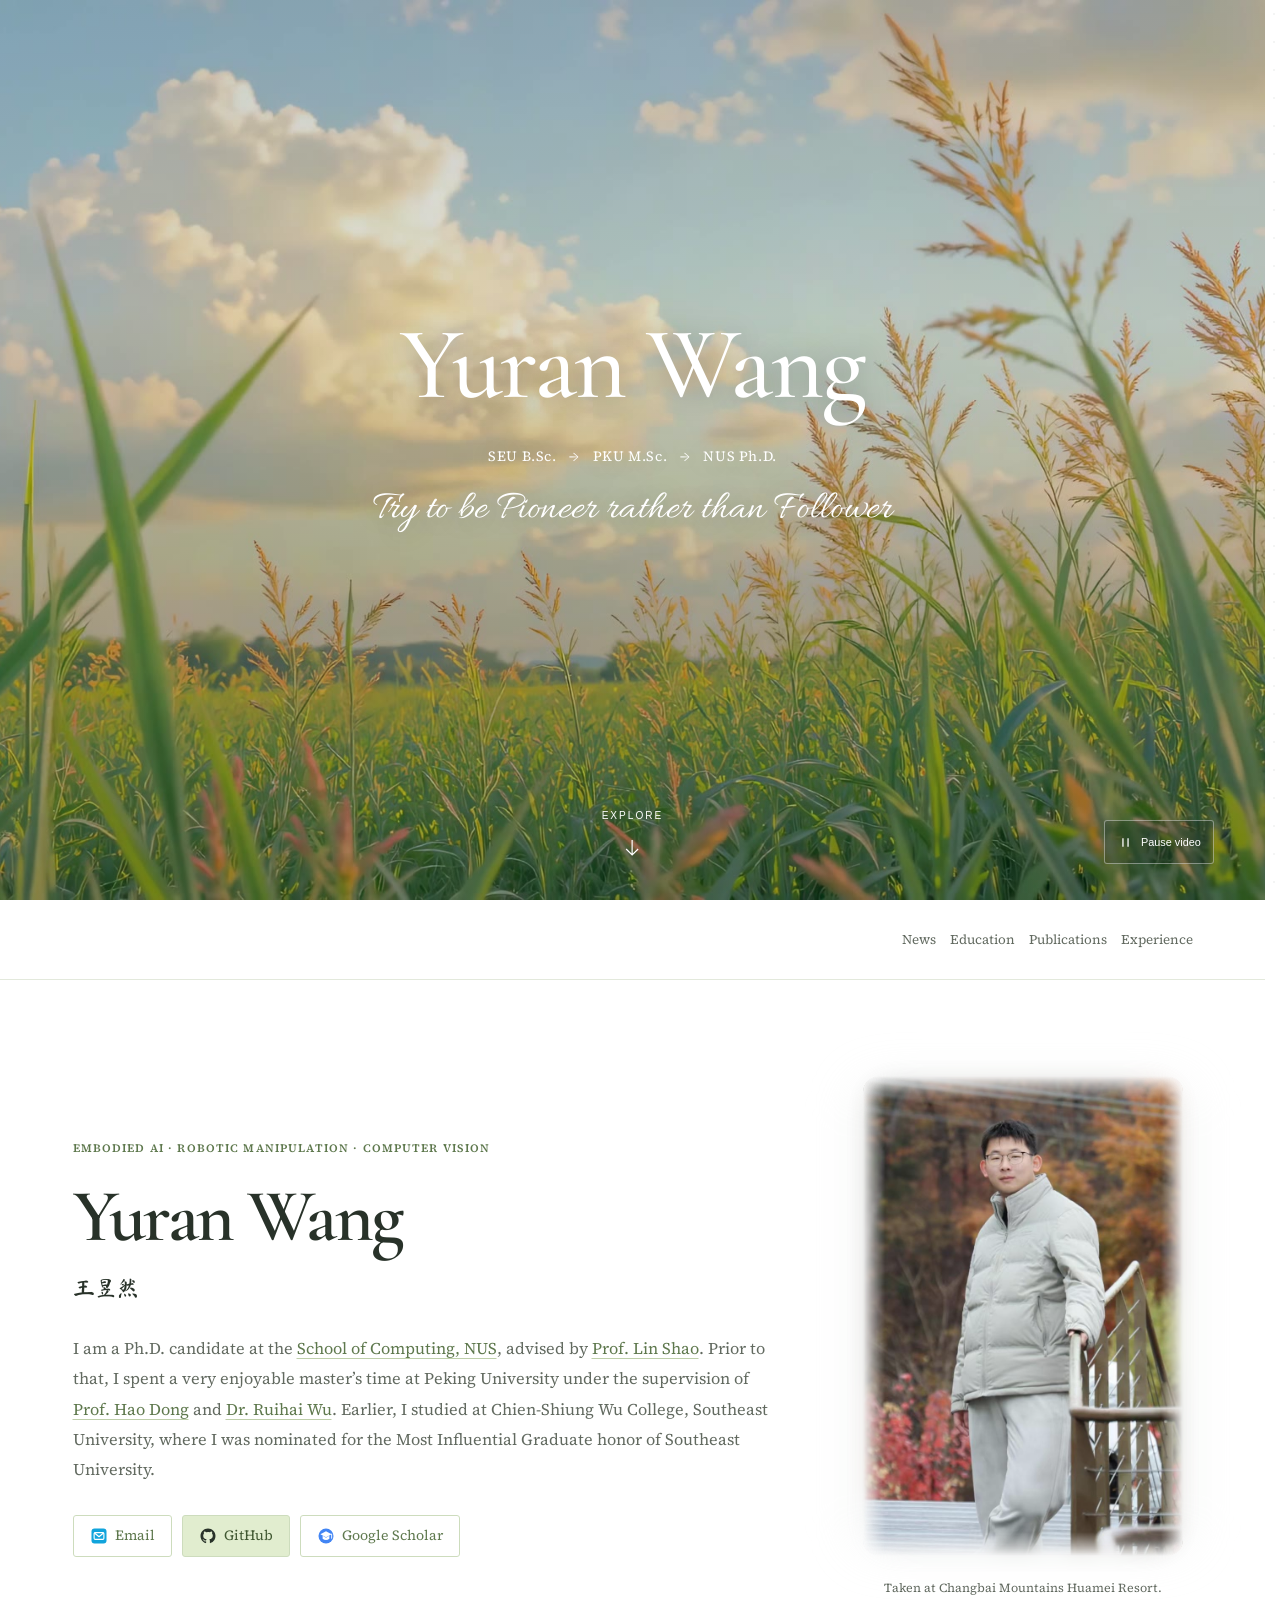
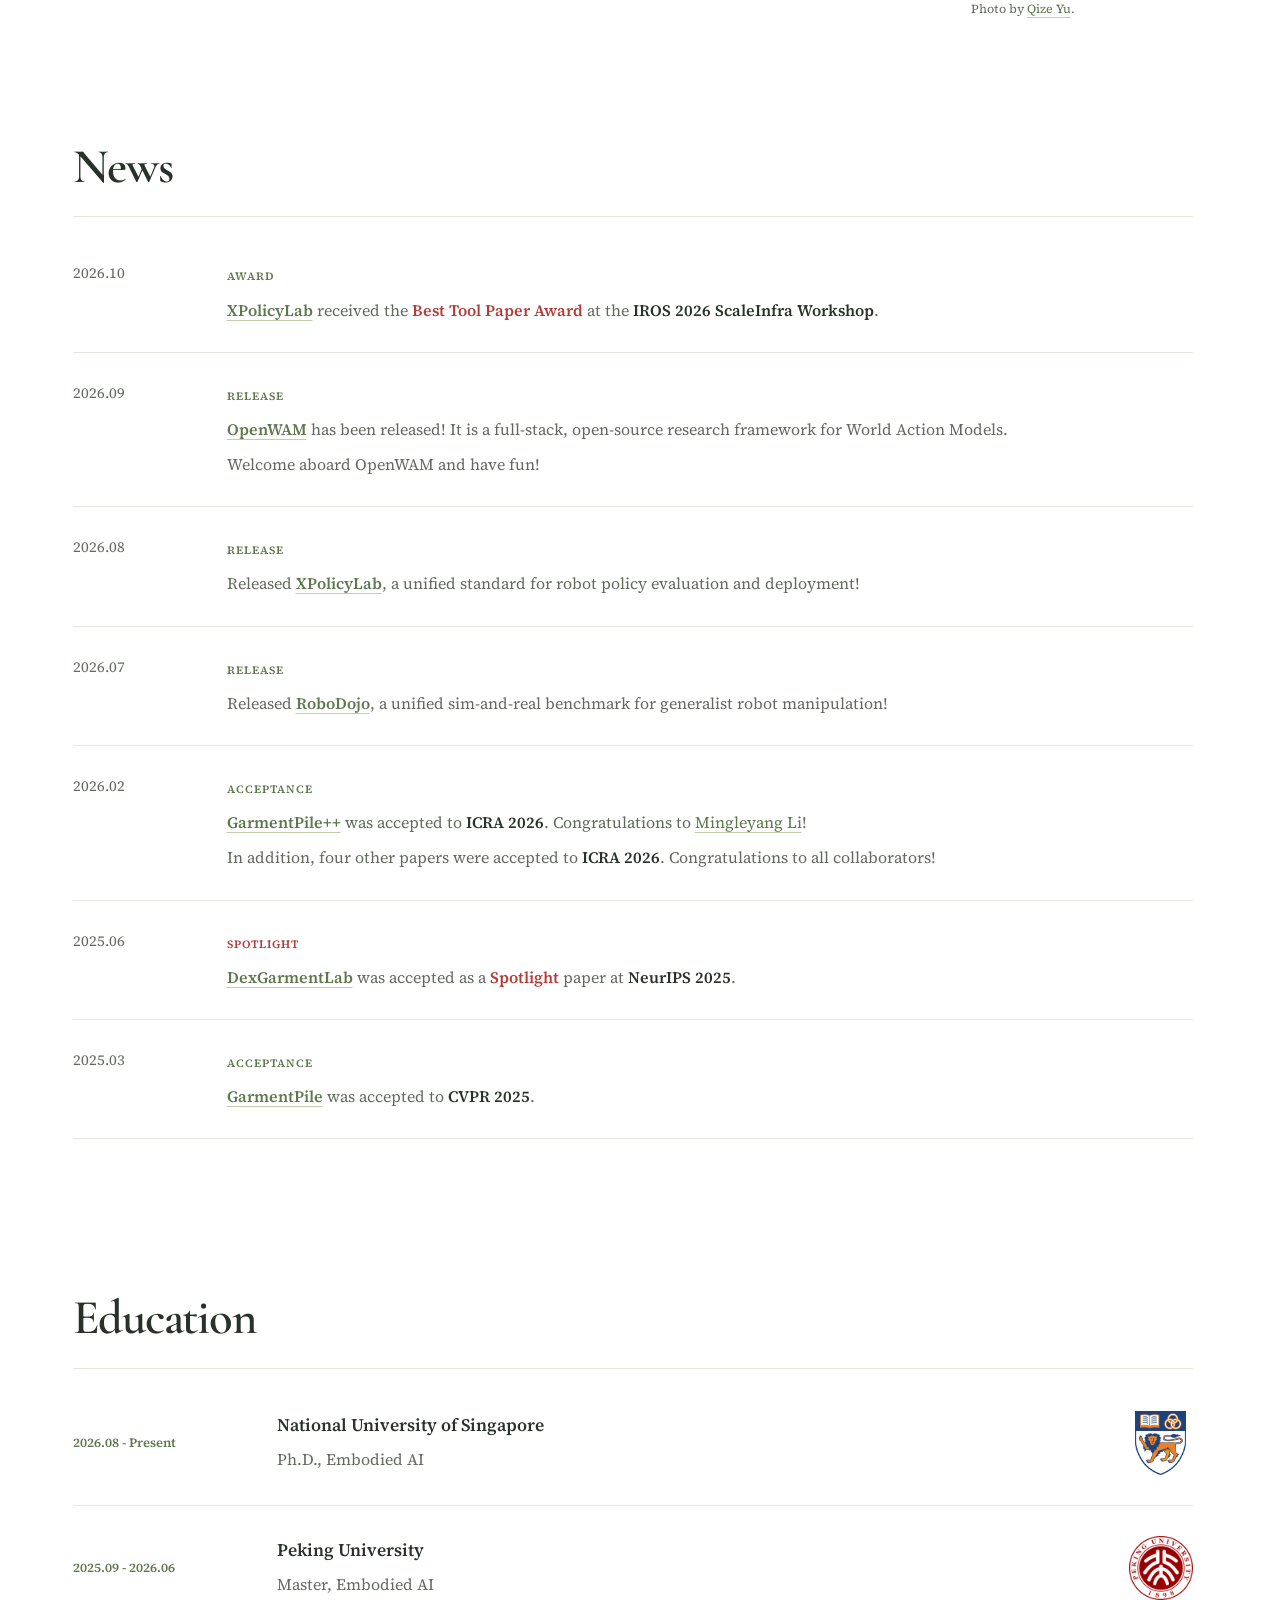
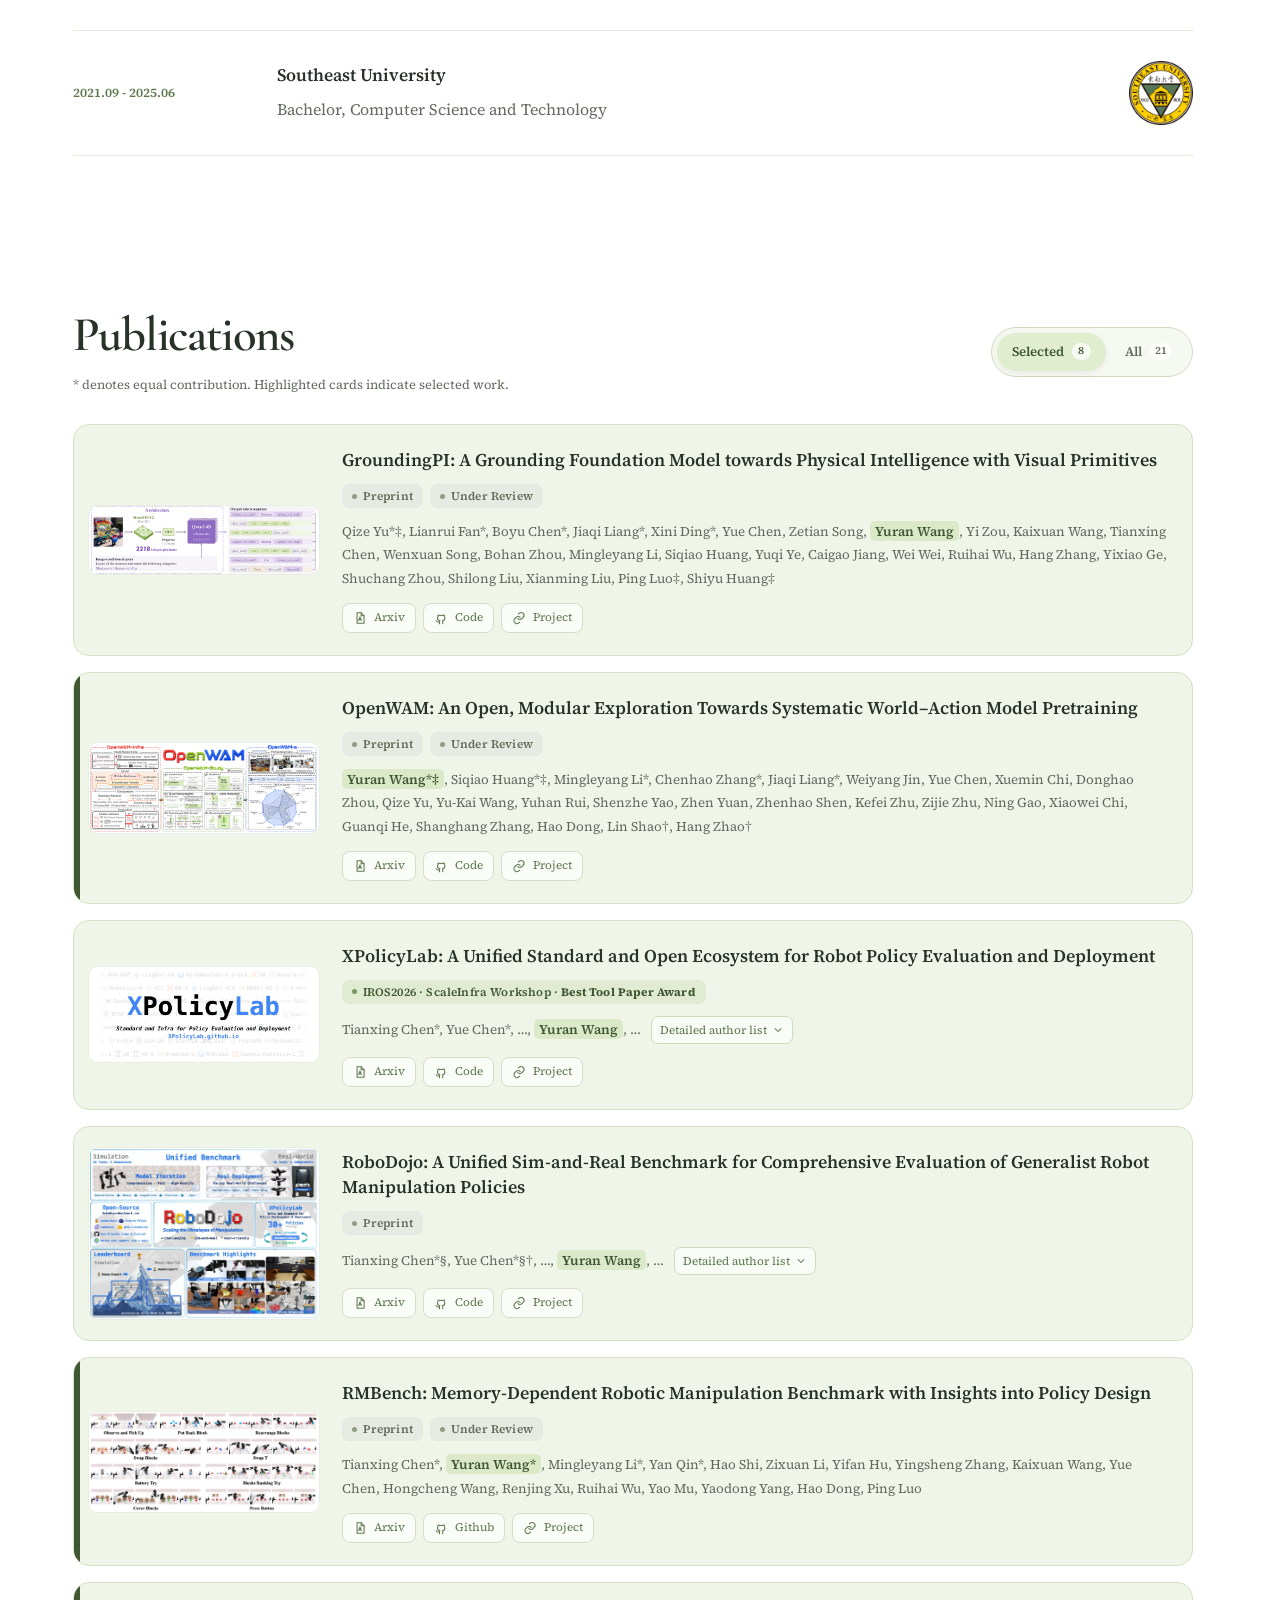
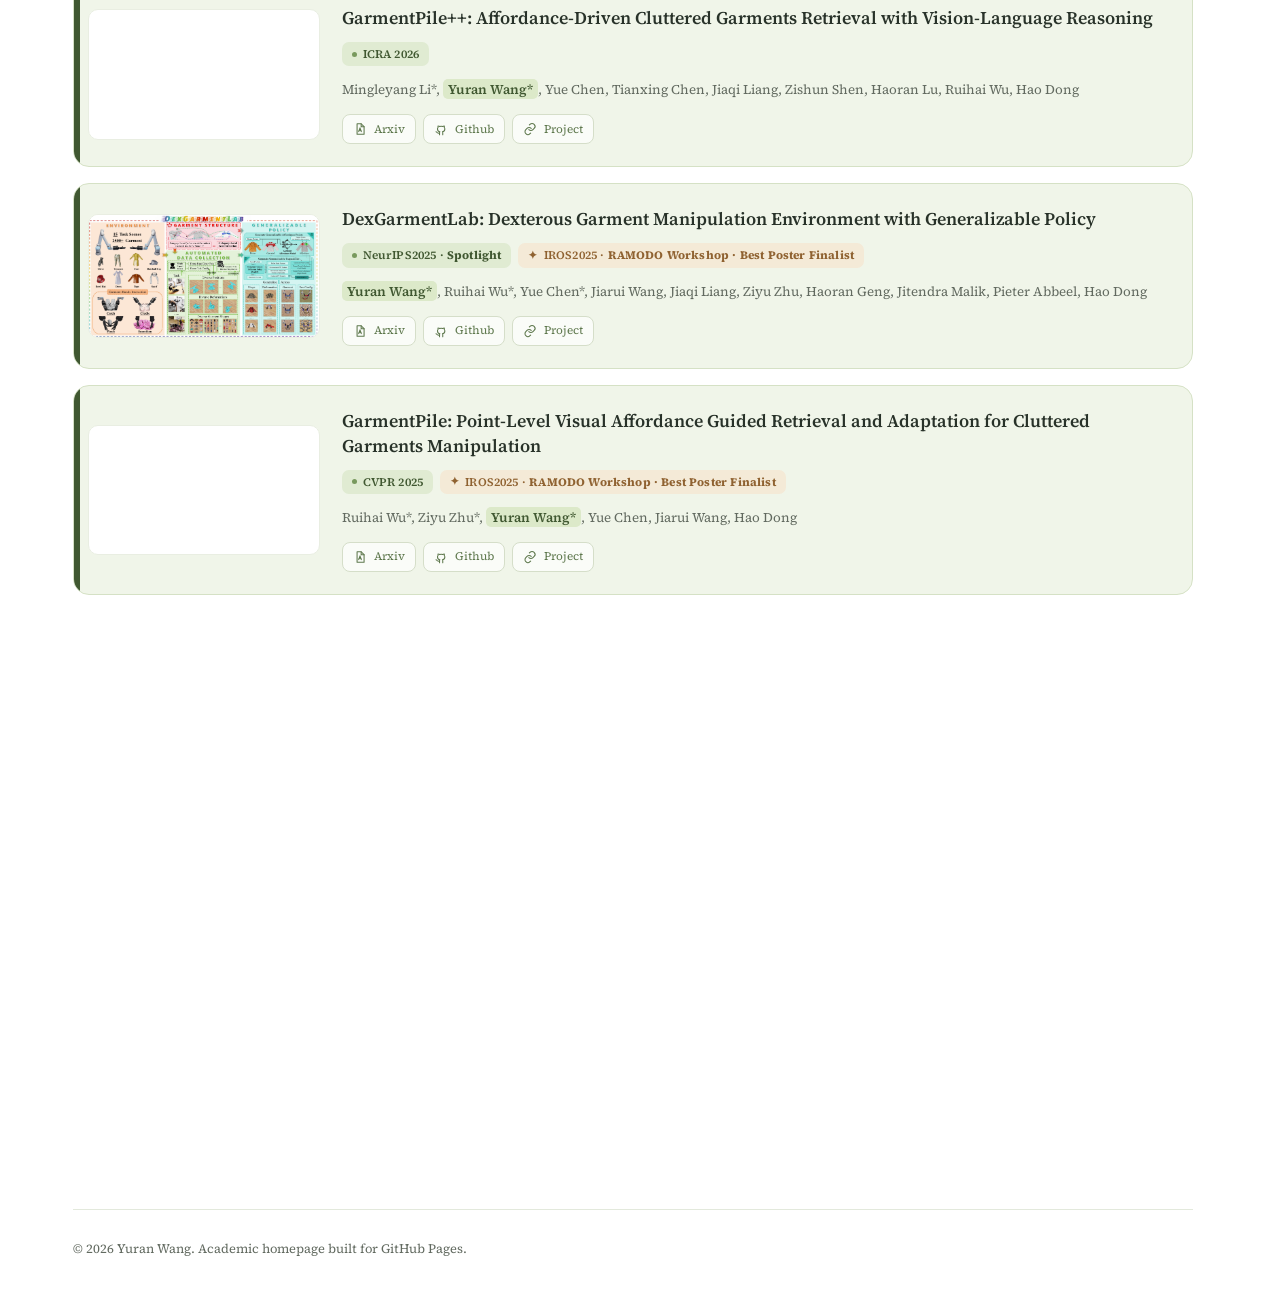
==== index.html @ be704e56 "Update publications, activities, and homepage interactions" ====
<!doctype html>
<html lang="en">
  <head>
    <meta charset="utf-8">
    <meta name="viewport" content="width=device-width, initial-scale=1">
    <meta name="description" content="Yuran Wang - academic homepage">
    <meta name="theme-color" content="#ffffff">
    <title>Yuran Wang</title>
    <link rel="preconnect" href="https://fonts.googleapis.com">
    <link rel="preconnect" href="https://fonts.gstatic.com" crossorigin>
    <link href="https://fonts.googleapis.com/css2?family=Allura&family=Cormorant+Garamond:wght@500;600;700&family=Ma+Shan+Zheng&family=Source+Serif+4:opsz,wght@8..60,400;8..60,500;8..60,600;8..60,700&display=swap" rel="stylesheet">
    <link rel="stylesheet" href="styles.css">
  </head>
  <body>
    <div class="opening" data-opening hidden>
      <svg class="opening-curtain" width="100%" height="100%" aria-hidden="true">
        <defs>
          <pattern id="opening-dots" width="28" height="28" patternUnits="userSpaceOnUse">
            <circle cx="14" cy="14" r="0.75" fill="#718075" opacity="0.16" />
          </pattern>
          <mask id="opening-aperture">
            <rect width="100%" height="100%" fill="white" />
            <circle data-opening-aperture cx="50%" cy="48%" r="0" fill="black" />
          </mask>
        </defs>
        <g mask="url(#opening-aperture)">
          <rect width="100%" height="100%" fill="white" />
          <rect width="100%" height="100%" fill="url(#opening-dots)" />
        </g>
      </svg>
      <div class="opening-art" aria-hidden="true">
        <svg class="opening-orbit" viewBox="0 0 320 320" fill="none">
          <defs>
            <radialGradient id="opening-glow">
              <stop stop-color="#e1edcf" stop-opacity="0.65" />
              <stop offset="1" stop-color="#e1edcf" stop-opacity="0" />
            </radialGradient>
          </defs>
          <circle cx="160" cy="160" r="105" fill="url(#opening-glow)" />
          <g class="opening-guides" stroke="#cddcbd" stroke-width="0.8">
            <circle cx="160" cy="160" r="82" />
            <ellipse cx="160" cy="160" rx="40" ry="82" transform="rotate(32 160 160)" />
            <path d="M78 160h164M160 78v164" stroke-dasharray="2 7" />
            <path d="M160 64v8m0 176v8M64 160h8m176 0h8" />
          </g>
          <path class="opening-trail" pathLength="1" d="M86 220C60 190 76 144 112 136C142 128 179 148 177 178C175 212 132 221 124 191C109 143 184 96 237 68" stroke="#88a96c" stroke-width="1.8" stroke-linecap="round" />
          <g class="opening-markers" fill="#a7be90">
            <circle cx="86" cy="220" r="2" />
            <circle cx="112" cy="136" r="2" />
            <circle cx="177" cy="178" r="2" />
            <circle cx="124" cy="191" r="2" />
            <circle cx="237" cy="68" r="2" />
          </g>
          <g class="opening-spark">
            <circle r="11" fill="#c9ddb6" fill-opacity="0.32" />
            <circle r="3.5" fill="#78995d" />
          </g>
        </svg>
        <p class="opening-motto">Try to be Pioneer rather than Follower</p>
      </div>
      <button class="opening-skip" type="button">Skip intro <span aria-hidden="true">↗</span></button>
    </div>
    <script>
      (() => {
        const opening = document.querySelector("[data-opening]");
        if (!opening) return;

        const motion = window.matchMedia("(prefers-reduced-motion: reduce)");
        const navigation = window.performance.getEntriesByType("navigation")[0];
        // Direct section links and history navigation should go straight to the content.
        if (motion.matches || window.location.hash || window.scrollY > 0
            || navigation?.type === "back_forward" || document.hidden) {
          opening.remove();
          return;
        }

        const root = document.documentElement;
        const aperture = opening.querySelector("[data-opening-aperture]");
        let finished = false;
        let leaving = false;
        let frame = 0;
        let automatic;
        let fallback;

        const finish = () => {
          if (finished) return;
          finished = true;
          const hadFocus = opening.contains(document.activeElement);
          window.clearTimeout(automatic);
          window.clearTimeout(fallback);
          window.cancelAnimationFrame(frame);
          root.classList.remove("is-opening");
          opening.remove();
          window.removeEventListener("keydown", onKey);
          window.removeEventListener("wheel", finish);
          window.removeEventListener("touchmove", finish);
          window.removeEventListener("hashchange", finish);
          window.removeEventListener("pageshow", onPageShow);
          document.removeEventListener("visibilitychange", onVisibility);
          motion.removeEventListener("change", finish);
          if (hadFocus) document.querySelector(".intro-scroll")?.focus({ preventScroll: true });
        };

        const leave = () => {
          if (finished || leaving) return;
          leaving = true;
          window.clearTimeout(automatic);
          opening.classList.add("is-leaving");
          const start = window.performance.now();
          const reveal = (time) => {
            if (finished) return;
            const progress = Math.min((time - start) / 620, 1);
            const radius = Math.hypot(window.innerWidth * 0.5, window.innerHeight * 0.52) + 2;
            aperture.setAttribute("r", String(radius * (1 - Math.pow(1 - progress, 3))));
            if (progress < 1) frame = window.requestAnimationFrame(reveal);
            else finish();
          };
          frame = window.requestAnimationFrame(reveal);
        };

        const onKey = (event) => {
          if (!["Tab", "Escape", "Enter", " ", "ArrowDown", "PageDown", "End"].includes(event.key)) return;
          if (["Escape", "Enter", " "].includes(event.key)) event.preventDefault();
          // Remove the cover immediately so keyboard focus never stays behind it.
          finish();
        };
        const onPageShow = (event) => { if (event.persisted) finish(); };
        const onVisibility = () => { if (document.hidden) finish(); };

        opening.hidden = false;
        root.classList.add("is-opening");
        opening.addEventListener("click", leave);
        window.addEventListener("keydown", onKey);
        window.addEventListener("wheel", finish, { passive: true });
        window.addEventListener("touchmove", finish, { passive: true });
        window.addEventListener("hashchange", finish);
        window.addEventListener("pageshow", onPageShow);
        document.addEventListener("visibilitychange", onVisibility);
        motion.addEventListener("change", finish);
        // Never wait for fonts, images or video; slow connections still get the page.
        automatic = window.setTimeout(leave, 1450);
        fallback = window.setTimeout(finish, 2600);
      })();
    </script>

    <div class="dot-background" data-dot-background aria-hidden="true">
      <canvas data-dot-grid></canvas>
    </div>
    <a class="skip-link" href="#home">Skip to content</a>

    <section class="intro" aria-label="Welcome to Yuran Wang's academic homepage">
      <video class="intro-video" data-intro-video muted loop playsinline webkit-playsinline preload="none" poster="assets/freedom-poster.jpg" aria-hidden="true" tabindex="-1">
        <source data-src="assets/freedom-web.mp4" type="video/mp4">
      </video>
      <div class="intro-shade" aria-hidden="true"></div>
      <div class="intro-copy">
        <p class="intro-name">Yuran Wang</p>
        <p class="intro-education">SEU B.Sc. <span aria-hidden="true">→</span> PKU M.Sc. <span aria-hidden="true">→</span> NUS Ph.D.</p>
        <p class="intro-motto">Try to be Pioneer rather than Follower</p>
      </div>
      <a class="intro-scroll" href="#home">
        <span>Explore</span>
        <svg viewBox="0 0 24 24" fill="none" aria-hidden="true"><path d="M12 4v15m-6-6 6 6 6-6" /></svg>
      </a>
      <button class="intro-playback" type="button" data-intro-toggle aria-label="Pause background video" hidden>
        <svg class="pause-icon" viewBox="0 0 20 20" fill="none" aria-hidden="true"><path d="M7 5v10M13 5v10" /></svg>
        <svg class="play-icon" viewBox="0 0 20 20" fill="none" aria-hidden="true"><path d="m7 4 9 6-9 6Z" /></svg>
        <span data-intro-toggle-label>Pause video</span>
      </button>
    </section>

    <header class="site-header" data-scroll-header>
      <nav aria-label="Primary navigation">
        <a href="#news">News</a>
        <a href="#education">Education</a>
        <a href="#publications">Publications</a>
        <a href="#experience">Experience</a>
      </nav>
    </header>

    <main>
      <section id="home" class="hero section-shell" tabindex="-1" aria-labelledby="profile-heading">
        <div class="hero-copy reveal">
          <p class="eyebrow">Embodied AI · Robotic Manipulation · Computer Vision</p>
          <h1 id="profile-heading">Yuran Wang</h1>
          <p class="name-line"><span class="chinese-name">王昱然</span></p>
          <p class="hero-subtitle">
            I am a Ph.D. candidate at the
            <a href="https://www.comp.nus.edu.sg/" target="_blank" rel="noreferrer">School of Computing, NUS</a>,
            advised by
            <a href="https://linsats.github.io/" target="_blank" rel="noreferrer">Prof. Lin Shao</a>.
            Prior to that, I spent a very enjoyable master’s time at Peking University
            under the supervision of
            <a href="https://zsdonghao.github.io/" target="_blank" rel="noreferrer">Prof. Hao Dong</a>
            and
            <a href="https://warshallrho.github.io/" target="_blank" rel="noreferrer">Dr. Ruihai Wu</a>.
            Earlier, I studied at Chien-Shiung Wu College, Southeast University,
            where I was nominated for the Most Influential Graduate honor of
            Southeast University.
          </p>
          <div class="hero-actions" aria-label="Profile links">
            <a class="button" href="mailto:yuranw0818@gmail.com">
              <svg class="profile-icon" viewBox="0 0 24 24" aria-hidden="true" focusable="false">
                <rect x="2" y="2" width="20" height="20" rx="4" fill="#11a4dc" />
                <rect x="5.5" y="7.5" width="13" height="9" rx="1.5" fill="none" stroke="#fff" stroke-width="1.5" />
                <path d="m6 8 6 5 6-5" fill="none" stroke="#fff" stroke-width="1.5" stroke-linecap="round" stroke-linejoin="round" />
              </svg>
              <span>Email</span>
            </a>
            <a class="button primary" href="https://github.com/wayrise" target="_blank" rel="noreferrer">
              <svg class="profile-icon" viewBox="0 0 24 24" aria-hidden="true" focusable="false">
                <path fill="#283229" d="M12 2C6.48 2 2 6.48 2 12c0 4.42 2.87 8.17 6.84 9.49.5.09.68-.22.68-.48v-1.87c-2.78.6-3.37-1.18-3.37-1.18-.45-1.16-1.11-1.47-1.11-1.47-.91-.62.07-.61.07-.61 1 .07 1.53 1.03 1.53 1.03.89 1.53 2.34 1.09 2.91.83.09-.65.35-1.09.63-1.34-2.22-.25-4.56-1.11-4.56-4.94 0-1.09.39-1.99 1.03-2.69-.1-.25-.45-1.27.1-2.65 0 0 .84-.27 2.75 1.02A9.56 9.56 0 0 1 12 6.8c.85 0 1.71.11 2.51.34 1.91-1.29 2.75-1.02 2.75-1.02.55 1.38.2 2.4.1 2.65.64.7 1.03 1.6 1.03 2.69 0 3.84-2.34 4.68-4.57 4.93.36.31.68.92.68 1.85v2.77c0 .27.18.58.69.48A10 10 0 0 0 22 12c0-5.52-4.48-10-10-10Z" />
              </svg>
              <span>GitHub</span>
            </a>
            <a class="button" href="https://scholar.google.com/citations?user=4DJfGOMAAAAJ" target="_blank" rel="noreferrer">
              <svg class="profile-icon" viewBox="0 0 24 24" aria-hidden="true" focusable="false">
                <circle cx="12" cy="12" r="10" fill="#4285f4" />
                <path d="m4.5 9.5 7.5-4 7.5 4-7.5 4-7.5-4Zm3 2.3v4c2.7 2.2 6.3 2.2 9 0v-4L12 14.2l-4.5-2.4Z" fill="#fff" />
                <path d="M19.5 9.5V15" fill="none" stroke="#fff" stroke-width="1.2" stroke-linecap="round" />
              </svg>
              <span>Google Scholar</span>
            </a>
          </div>
        </div>
        <figure class="portrait-wrap reveal">
          <div class="portrait-frame">
            <img src="assets/homepage_photo_changchun.jpg" width="1024" height="1536" alt="Yuran Wang at Changbai Mountains Huamei Resort">
          </div>
          <figcaption>
            Taken at Changbai Mountains Huamei Resort.<br>
            Photo by <a href="https://skywalker-yqz.github.io/" target="_blank" rel="noreferrer">Qize Yu</a>.
          </figcaption>
        </figure>
      </section>

      <section id="news" class="section-shell news-section">
        <div class="section-heading section-heading-single reveal">
          <h2>News</h2>
        </div>
        <div class="news-list">
          <article class="news-item news-highlight reveal">
            <time datetime="2026-10">2026.10</time>
            <div>
              <span class="news-tag">Award</span>
              <p><strong><a href="https://xpolicylab.github.io/" target="_blank" rel="noreferrer">XPolicyLab</a></strong> received the <strong class="news-emphasis">Best Tool Paper Award</strong> at the <strong>IROS 2026 ScaleInfra Workshop</strong>.</p>
            </div>
          </article>
          <article class="news-item reveal">
            <time datetime="2026-09">2026.09</time>
            <div>
              <span class="news-tag">Release</span>
              <p><strong><a href="https://openwam-official.github.io/" target="_blank" rel="noreferrer">OpenWAM</a></strong> has been released! It is a full-stack, open-source research framework for World Action Models.</p>
              <p>Welcome aboard OpenWAM and have fun!</p>
            </div>
          </article>
          <article class="news-item reveal">
            <time datetime="2026-08">2026.08</time>
            <div>
              <span class="news-tag">Release</span>
              <p>Released <strong><a href="https://xpolicylab.github.io/" target="_blank" rel="noreferrer">XPolicyLab</a></strong>, a unified standard for robot policy evaluation and deployment!</p>
            </div>
          </article>
          <article class="news-item reveal">
            <time datetime="2026-07">2026.07</time>
            <div>
              <span class="news-tag">Release</span>
              <p>Released <strong><a href="https://robodojo-benchmark.com/" target="_blank" rel="noreferrer">RoboDojo</a></strong>, a unified sim-and-real benchmark for generalist robot manipulation!</p>
            </div>
          </article>
          <article class="news-item reveal">
            <time datetime="2026-02">2026.02</time>
            <div>
              <span class="news-tag">Acceptance</span>
              <p><strong><a href="https://garmentpile2.github.io/" target="_blank" rel="noreferrer">GarmentPile++</a></strong> was accepted to <strong>ICRA 2026</strong>. Congratulations to <a href="https://d-finite.github.io/" target="_blank" rel="noreferrer">Mingleyang Li</a>!</p>
              <p>In addition, four other papers were accepted to <strong>ICRA 2026</strong>. Congratulations to all collaborators!</p>
            </div>
          </article>
          <article class="news-item reveal">
            <time datetime="2025-06">2025.06</time>
            <div>
              <span class="news-tag news-emphasis">Spotlight</span>
              <p><strong><a href="https://wayrise.github.io/DexGarmentLab/" target="_blank" rel="noreferrer">DexGarmentLab</a></strong> was accepted as a <strong class="news-emphasis">Spotlight</strong> paper at <strong>NeurIPS 2025</strong>.</p>
            </div>
          </article>
          <article class="news-item reveal">
            <time datetime="2025-03">2025.03</time>
            <div>
              <span class="news-tag">Acceptance</span>
              <p><strong><a href="https://garmentpile.github.io/" target="_blank" rel="noreferrer">GarmentPile</a></strong> was accepted to <strong>CVPR 2025</strong>.</p>
            </div>
          </article>
        </div>
      </section>

      <section id="education" class="section-shell">
        <div class="section-heading section-heading-single reveal">
          <h2>Education</h2>
        </div>
        <div class="timeline">
          <article class="timeline-item reveal">
            <span>2026.08 - Present</span>
            <div>
              <h3>National University of Singapore</h3>
              <p>Ph.D., Embodied AI</p>
            </div>
            <img class="school-seal" src="assets/nus_logo.webp" alt="National University of Singapore logo">
          </article>
          <article class="timeline-item reveal">
            <span>2025.09 - 2026.06</span>
            <div>
              <h3>Peking University</h3>
              <p>Master, Embodied AI</p>
            </div>
            <img class="school-seal" src="assets/Peking_University_seal.png" alt="Peking University seal">
          </article>
          <article class="timeline-item reveal">
            <span>2021.09 - 2025.06</span>
            <div>
              <h3>Southeast University</h3>
              <p>Bachelor, Computer Science and Technology</p>
            </div>
            <img class="school-seal" src="assets/Southeast_University_seal.png" alt="Southeast University seal">
          </article>
        </div>
      </section>

      <section id="publications" class="section-shell publications-section">
        <div class="publications-heading reveal">
          <div class="section-heading">
            <h2>Publications</h2>
            <p class="publication-note">* denotes equal contribution. Highlighted cards indicate selected work.</p>
          </div>
          <div class="publication-filters" role="group" aria-label="Filter publications" hidden>
            <button class="publication-filter" type="button" data-publication-filter="selected" aria-pressed="true" aria-controls="publication-list">Selected <span class="filter-count" aria-hidden="true">8</span></button>
            <button class="publication-filter" type="button" data-publication-filter="all" aria-pressed="false" aria-controls="publication-list">All <span class="filter-count" aria-hidden="true">21</span></button>
          </div>
        </div>
        <p class="publication-status-message" data-publication-status role="status" aria-live="polite" aria-atomic="true"></p>

        <div id="publication-list" class="publication-grid">
          <article class="publication-card is-selected reveal" data-selected="true">
            <a class="media-slot image-media groundingpi-media" href="https://groundingpi.github.io/" target="_blank" rel="noreferrer" aria-label="GroundingPI project page">
              <img src="assets/GroundingPI.png" width="2800" height="847" alt="GroundingPI project overview" loading="lazy" decoding="async">
            </a>
            <div class="publication-body">
              <h3>GroundingPI: A Grounding Foundation Model towards Physical Intelligence with Visual Primitives</h3>
              <div class="publication-status">
                <span class="venue is-review">Preprint</span>
                <span class="venue is-review">Under Review</span>
              </div>
              <p class="authors">Qize Yu*‡, Lianrui Fan*, Boyu Chen*, Jiaqi Liang*, Xini Ding*, Yue Chen, Zetian Song, <strong class="author-self">Yuran Wang</strong>, Yi Zou, Kaixuan Wang, Tianxing Chen, Wenxuan Song, Bohan Zhou, Mingleyang Li, Siqiao Huang, Yuqi Ye, Caigao Jiang, Wei Wei, Ruihai Wu, Hang Zhang, Yixiao Ge, Shuchang Zhou, Shilong Liu, Xianming Liu, Ping Luo‡, Shiyu Huang‡</p>
              <div class="publication-links">
                <a href="https://arxiv.org/abs/2609.39601" target="_blank" rel="noreferrer" aria-label="GroundingPI arXiv paper">
                  <svg class="link-icon" viewBox="0 0 24 24" aria-hidden="true">
                    <path d="M7 3h7l5 5v13H7z"></path>
                    <path d="M14 3v5h5"></path>
                    <path d="M9.8 16.5 12 10l2.2 6.5"></path>
                    <path d="M10.5 14.2h3"></path>
                  </svg>
                  Arxiv
                </a>
                <a href="https://github.com/groundingpi/GroundingPI" target="_blank" rel="noreferrer" aria-label="GroundingPI GitHub repository">
                  <svg class="link-icon" viewBox="0 0 24 24" aria-hidden="true">
                    <path d="M9 19c-4 1.2-4-2-5.5-2.4"></path>
                    <path d="M15 22v-3.4c0-1 .1-1.4-.5-2 2-.2 4.1-1 4.1-4.6 0-1-.4-1.9-1-2.6.1-.3.4-1.3-.1-2.6 0 0-.8-.3-2.7 1a9.1 9.1 0 0 0-5 0c-1.9-1.3-2.7-1-2.7-1-.5 1.3-.2 2.3-.1 2.6a3.8 3.8 0 0 0-1 2.6c0 3.6 2.1 4.4 4.1 4.6-.4.4-.6.8-.6 1.6V22"></path>
                  </svg>
                  Code
                </a>
                <a href="https://groundingpi.github.io/" target="_blank" rel="noreferrer" aria-label="GroundingPI project page">
                  <svg class="link-icon" viewBox="0 0 24 24" aria-hidden="true">
                    <path d="M10 13a5 5 0 0 0 7.1 0l2-2a5 5 0 0 0-7.1-7.1l-1.1 1.1"></path>
                    <path d="M14 11a5 5 0 0 0-7.1 0l-2 2A5 5 0 0 0 12 20.1l1.1-1.1"></path>
                  </svg>
                  Project
                </a>
              </div>
            </div>
          </article>

          <article class="publication-card reveal" data-selected="false">
            <a class="media-slot image-media groundanything-media" href="https://groundingpi.github.io/groundanything/" target="_blank" rel="noreferrer" aria-label="GroundAnything project page">
              <img src="assets/GroundAnything.png" width="2800" height="868" alt="GroundAnything parallel decoding and visual grounding architecture" loading="lazy" decoding="async">
            </a>
            <div class="publication-body">
              <h3>GroundAnything: Reconciling Parallel Decoding with Precise Visual Grounding at Flash Speed</h3>
              <div class="publication-status">
                <span class="venue is-review">Preprint</span>
              </div>
              <p class="authors">Qize Yu*†, Lianrui Fan*, Bowen Ping*, Xini Ding*, Zetian Song*, Junbo Niu, Kaixuan Wang, Tianxing Chen, Yue Chen, Minghua He, <strong class="author-self">Yuran Wang</strong>, Jie Huang, Haojun Zhang, Min Chen, Hao Li, Wenxuan Song, Ruihai Wu, Xianming Liu, Shilong Liu, Shuchang Zhou, Ping Luo‡, Shiyu Huang‡</p>
              <div class="publication-links">
                <a href="https://arxiv.org/abs/2609.39600" target="_blank" rel="noreferrer" aria-label="GroundAnything arXiv paper">
                  <svg class="link-icon" viewBox="0 0 24 24" aria-hidden="true">
                    <path d="M7 3h7l5 5v13H7z"></path>
                    <path d="M14 3v5h5"></path>
                    <path d="M9.8 16.5 12 10l2.2 6.5"></path>
                    <path d="M10.5 14.2h3"></path>
                  </svg>
                  Arxiv
                </a>
                <a href="https://github.com/groundingpi/GroundAnything" target="_blank" rel="noreferrer" aria-label="GroundAnything GitHub repository">
                  <svg class="link-icon" viewBox="0 0 24 24" aria-hidden="true">
                    <path d="M9 19c-4 1.2-4-2-5.5-2.4"></path>
                    <path d="M15 22v-3.4c0-1 .1-1.4-.5-2 2-.2 4.1-1 4.1-4.6 0-1-.4-1.9-1-2.6.1-.3.4-1.3-.1-2.6 0 0-.8-.3-2.7 1a9.1 9.1 0 0 0-5 0c-1.9-1.3-2.7-1-2.7-1-.5 1.3-.2 2.3-.1 2.6a3.8 3.8 0 0 0-1 2.6c0 3.6 2.1 4.4 4.1 4.6-.4.4-.6.8-.6 1.6V22"></path>
                  </svg>
                  Code
                </a>
                <a href="https://groundingpi.github.io/groundanything/" target="_blank" rel="noreferrer" aria-label="GroundAnything project page">
                  <svg class="link-icon" viewBox="0 0 24 24" aria-hidden="true">
                    <path d="M10 13a5 5 0 0 0 7.1 0l2-2a5 5 0 0 0-7.1-7.1l-1.1 1.1"></path>
                    <path d="M14 11a5 5 0 0 0-7.1 0l-2 2A5 5 0 0 0 12 20.1l1.1-1.1"></path>
                  </svg>
                  Project
                </a>
              </div>
            </div>
          </article>

          <article class="publication-card is-first-author is-selected reveal" data-selected="true">
            <a class="media-slot image-media openwam-media" href="https://openwam-official.github.io/" target="_blank" rel="noreferrer" aria-label="OpenWAM project page">
              <img src="assets/OpenWAM.png" width="2600" height="1029" alt="OpenWAM project overview" loading="lazy" decoding="async">
            </a>
            <div class="publication-body">
              <h3>OpenWAM: An Open, Modular Exploration Towards Systematic World–Action Model Pretraining</h3>
              <div class="publication-status">
                <span class="venue is-review">Preprint</span>
                <span class="venue is-review">Under Review</span>
              </div>
              <p class="authors"><strong class="author-self">Yuran Wang*‡</strong>, Siqiao Huang*‡, Mingleyang Li*, Chenhao Zhang*, Jiaqi Liang*, Weiyang Jin, Yue Chen, Xuemin Chi, Donghao Zhou, Qize Yu, Yu-Kai Wang, Yuhan Rui, Shenzhe Yao, Zhen Yuan, Zhenhao Shen, Kefei Zhu, Zijie Zhu, Ning Gao, Xiaowei Chi, Guanqi He, Shanghang Zhang, Hao Dong, Lin Shao†, Hang Zhao†</p>
              <div class="publication-links">
                <a href="https://arxiv.org/abs/2609.07398" target="_blank" rel="noreferrer" aria-label="OpenWAM arXiv paper">
                  <svg class="link-icon" viewBox="0 0 24 24" aria-hidden="true">
                    <path d="M7 3h7l5 5v13H7z"></path>
                    <path d="M14 3v5h5"></path>
                    <path d="M9.8 16.5 12 10l2.2 6.5"></path>
                    <path d="M10.5 14.2h3"></path>
                  </svg>
                  Arxiv
                </a>
                <a href="https://github.com/OpenWAM-Official/OpenWAM" target="_blank" rel="noreferrer" aria-label="OpenWAM GitHub repository">
                  <svg class="link-icon" viewBox="0 0 24 24" aria-hidden="true">
                    <path d="M9 19c-4 1.2-4-2-5.5-2.4"></path>
                    <path d="M15 22v-3.4c0-1 .1-1.4-.5-2 2-.2 4.1-1 4.1-4.6 0-1-.4-1.9-1-2.6.1-.3.4-1.3-.1-2.6 0 0-.8-.3-2.7 1a9.1 9.1 0 0 0-5 0c-1.9-1.3-2.7-1-2.7-1-.5 1.3-.2 2.3-.1 2.6a3.8 3.8 0 0 0-1 2.6c0 3.6 2.1 4.4 4.1 4.6-.4.4-.6.8-.6 1.6V22"></path>
                  </svg>
                  Code
                </a>
                <a href="https://openwam-official.github.io/" target="_blank" rel="noreferrer" aria-label="OpenWAM project page">
                  <svg class="link-icon" viewBox="0 0 24 24" aria-hidden="true">
                    <path d="M10 13a5 5 0 0 0 7.1 0l2-2a5 5 0 0 0-7.1-7.1l-1.1 1.1"></path>
                    <path d="M14 11a5 5 0 0 0-7.1 0l-2 2A5 5 0 0 0 12 20.1l1.1-1.1"></path>
                  </svg>
                  Project
                </a>
              </div>
            </div>
          </article>

          <article class="publication-card is-selected reveal" data-selected="true">
            <a class="media-slot image-media xpolicylab-media" href="https://xpolicylab.github.io/" target="_blank" rel="noreferrer" aria-label="XPolicyLab project page">
              <img src="assets/XPolicyLab.png" width="1600" height="670" alt="XPolicyLab project overview" loading="lazy" decoding="async">
            </a>
            <div class="publication-body">
              <h3>XPolicyLab: A Unified Standard and Open Ecosystem for Robot Policy Evaluation and Deployment</h3>
              <div class="publication-status">
                <span class="venue"><span>IROS2026 · ScaleInfra Workshop · <strong>Best Tool Paper Award</strong></span></span>
              </div>
              <p class="authors" data-expandable-authors>
                <span data-authors-short hidden>Tianxing Chen*, Yue Chen*, …, <strong class="author-self">Yuran Wang</strong>, …</span>
                <span id="xpolicylab-authors-full" data-authors-full>Tianxing Chen*§, Yue Chen*, Tian Nian*, Zijian Cai*, Guangyu Chen*, Wenwei Lin*, Qiwei Liang*, Zanxin Chen*, Peicheng Xiang, Kailun Su, Zixuan Li, Junyuan Tang, Yan Qin, Qiangyu Chen, Shaolong Zhu, Xiang Li, Jiahao Zhang, Weijie Wan, Baijun Chen, Honghao Su, Kehe Ye, Shujia Liu, Huan-ang Gao, Kaixuan Wang, Haotian Liang, Yunze Liu, Mingleyang Li, <strong class="author-self">Yuran Wang</strong>, Boyu Chen, Hongzhe Bi, Shuhe Huang, Hengkai Tan, Jisong Cai, Yao Mu, Jun Guo, Xiaofeng Wang, Zheng Zhu, Weijie Ke, Hengtao Li, Yiqing Wang, Tengyue Jiang, Yuhang Tang, Xiaofan Li, Ganlin Yang, Zhangzheng Tu, Shuai Yang, Wenxuan Song, Pengxiang Ding, Kaidong Zhang, Yu Sun, Junliang Guo, Tong Zhang, Yixing Chen, Rongxu Cui, Zongzheng Zhang, Haoxiang Ma, Junhao Cai, Haoyu Zhang, Senqiao Yang, Jinhui Ye, Pengguang Chen, Shu Liu, Xiu Su, Wenhan Fang, Wenhao Li, Yichao Cao, Chengyao Wang, Qiang Chen, Wenbo Ding†, Ping Luo†</span>
                <button class="author-toggle" type="button" data-author-toggle aria-expanded="false" aria-controls="xpolicylab-authors-full" hidden>
                  <span data-author-toggle-label>Detailed author list</span>
                  <svg viewBox="0 0 16 16" fill="none" aria-hidden="true" focusable="false"><path d="m4 6 4 4 4-4" stroke="currentColor" stroke-width="1.4" stroke-linecap="round" stroke-linejoin="round"/></svg>
                </button>
              </p>
              <div class="publication-links">
                <a href="https://arxiv.org/abs/2608.09892" target="_blank" rel="noreferrer" aria-label="XPolicyLab arXiv paper">
                  <svg class="link-icon" viewBox="0 0 24 24" aria-hidden="true">
                    <path d="M7 3h7l5 5v13H7z"></path>
                    <path d="M14 3v5h5"></path>
                    <path d="M9.8 16.5 12 10l2.2 6.5"></path>
                    <path d="M10.5 14.2h3"></path>
                  </svg>
                  Arxiv
                </a>
                <a href="https://github.com/XPolicyLab/XPolicyLab" target="_blank" rel="noreferrer" aria-label="XPolicyLab GitHub repository">
                  <svg class="link-icon" viewBox="0 0 24 24" aria-hidden="true">
                    <path d="M9 19c-4 1.2-4-2-5.5-2.4"></path>
                    <path d="M15 22v-3.4c0-1 .1-1.4-.5-2 2-.2 4.1-1 4.1-4.6 0-1-.4-1.9-1-2.6.1-.3.4-1.3-.1-2.6 0 0-.8-.3-2.7 1a9.1 9.1 0 0 0-5 0c-1.9-1.3-2.7-1-2.7-1-.5 1.3-.2 2.3-.1 2.6a3.8 3.8 0 0 0-1 2.6c0 3.6 2.1 4.4 4.1 4.6-.4.4-.6.8-.6 1.6V22"></path>
                  </svg>
                  Code
                </a>
                <a href="https://xpolicylab.github.io/" target="_blank" rel="noreferrer" aria-label="XPolicyLab project page">
                  <svg class="link-icon" viewBox="0 0 24 24" aria-hidden="true">
                    <path d="M10 13a5 5 0 0 0 7.1 0l2-2a5 5 0 0 0-7.1-7.1l-1.1 1.1"></path>
                    <path d="M14 11a5 5 0 0 0-7.1 0l-2 2A5 5 0 0 0 12 20.1l1.1-1.1"></path>
                  </svg>
                  Project
                </a>
              </div>
            </div>
          </article>

          <article class="publication-card is-selected reveal" data-selected="true">
            <a class="media-slot image-media robodojo-media" href="https://robodojo-benchmark.com/" target="_blank" rel="noreferrer" aria-label="RoboDojo project page">
              <img src="assets/RoboDojo.png" width="1024" height="766" alt="RoboDojo project overview" loading="lazy" decoding="async">
            </a>
            <div class="publication-body">
              <h3>RoboDojo: A Unified Sim-and-Real Benchmark for Comprehensive Evaluation of Generalist Robot Manipulation Policies</h3>
              <div class="publication-status">
                <span class="venue is-review">Preprint</span>
              </div>
              <p class="authors" data-expandable-authors>
                <span data-authors-short hidden>Tianxing Chen*§, Yue Chen*§†, …, <strong class="author-self">Yuran Wang</strong>, …</span>
                <span id="robodojo-authors-full" data-authors-full>Tianxing Chen*§, Yue Chen*§†, Zixuan Li*, Junyuan Tang*, Kailun Su*, Haoran Lu*, Weijie Wan*, Baijun Chen*, Songling Liu*, Haowen Yan, Honghao Su, Zhiyang Dou, Kaixuan Wang, Dandan Zhang, Yunze Liu, Yan Qin, Qiwei Liang, Qiwei Wu, Zijian Lin, Wenwei Lin, <strong class="author-self">Yuran Wang</strong>, Minghua He, Tianshu Wu, Ruihai Wu, Jingquan Zhou, Kai-Chong Lei, Haibao Yu, Yuanfeng Ji, Weiyang Jin, Guanyu Lin, Xiaofan Li, Qi Xiong, Renjing Xu, Zhongyu Li, Wenhao Chai, Enze Xie, Ziwei Wang, Yao Mu, Hao Dong, Wojciech Matusik, Mingyu Ding†, Wenbo Ding†, Ping Luo†, Masayoshi Tomizuka†</span>
                <button class="author-toggle" type="button" data-author-toggle aria-expanded="false" aria-controls="robodojo-authors-full" hidden>
                  <span data-author-toggle-label>Detailed author list</span>
                  <svg viewBox="0 0 16 16" fill="none" aria-hidden="true" focusable="false"><path d="m4 6 4 4 4-4" stroke="currentColor" stroke-width="1.4" stroke-linecap="round" stroke-linejoin="round"/></svg>
                </button>
              </p>
              <div class="publication-links">
                <a href="https://arxiv.org/abs/2607.04434" target="_blank" rel="noreferrer" aria-label="RoboDojo arXiv paper">
                  <svg class="link-icon" viewBox="0 0 24 24" aria-hidden="true">
                    <path d="M7 3h7l5 5v13H7z"></path>
                    <path d="M14 3v5h5"></path>
                    <path d="M9.8 16.5 12 10l2.2 6.5"></path>
                    <path d="M10.5 14.2h3"></path>
                  </svg>
                  Arxiv
                </a>
                <a href="https://github.com/RoboDojo-Benchmark/RoboDojo" target="_blank" rel="noreferrer" aria-label="RoboDojo GitHub repository">
                  <svg class="link-icon" viewBox="0 0 24 24" aria-hidden="true">
                    <path d="M9 19c-4 1.2-4-2-5.5-2.4"></path>
                    <path d="M15 22v-3.4c0-1 .1-1.4-.5-2 2-.2 4.1-1 4.1-4.6 0-1-.4-1.9-1-2.6.1-.3.4-1.3-.1-2.6 0 0-.8-.3-2.7 1a9.1 9.1 0 0 0-5 0c-1.9-1.3-2.7-1-2.7-1-.5 1.3-.2 2.3-.1 2.6a3.8 3.8 0 0 0-1 2.6c0 3.6 2.1 4.4 4.1 4.6-.4.4-.6.8-.6 1.6V22"></path>
                  </svg>
                  Code
                </a>
                <a href="https://robodojo-benchmark.com/" target="_blank" rel="noreferrer" aria-label="RoboDojo project page">
                  <svg class="link-icon" viewBox="0 0 24 24" aria-hidden="true">
                    <path d="M10 13a5 5 0 0 0 7.1 0l2-2a5 5 0 0 0-7.1-7.1l-1.1 1.1"></path>
                    <path d="M14 11a5 5 0 0 0-7.1 0l-2 2A5 5 0 0 0 12 20.1l1.1-1.1"></path>
                  </svg>
                  Project
                </a>
              </div>
            </div>
          </article>

          <article class="publication-card reveal" data-selected="false">
            <a class="media-slot image-media affordancewam-media" href="https://alexyd2001.github.io/AffordanceWAM/" target="_blank" rel="noreferrer" aria-label="AffordanceWAM project page">
              <img src="assets/AffordanceWAM.png" width="3083" height="2125" alt="AffordanceWAM joint world-action modeling pipeline" loading="lazy" decoding="async">
            </a>
            <div class="publication-body">
              <h3>AffordanceWAM: Affordance-Aware Joint World-Action Modeling for Robot Manipulation</h3>
              <div class="publication-status">
                <span class="venue is-review">Preprint</span>
                <span class="venue is-review">Under Review</span>
              </div>
              <p class="authors">Jiadi You*, Qize Yu*, Yue Chen, Minghong Cai, Zhide Zhong, <strong class="author-self">Yuran Wang</strong>, Bowen Ping, Jiaqi Liang, Zhenhao Shen, Haodong Yan, Yinchuan Li, Ruihai Wu, Xiaojuan Qi†, Yingcong Chen†</p>
              <div class="publication-links">
                <a href="https://arxiv.org/abs/2609.22332" target="_blank" rel="noreferrer" aria-label="AffordanceWAM arXiv paper">
                  <svg class="link-icon" viewBox="0 0 24 24" aria-hidden="true">
                    <path d="M7 3h7l5 5v13H7z"></path>
                    <path d="M14 3v5h5"></path>
                    <path d="M9.8 16.5 12 10l2.2 6.5"></path>
                    <path d="M10.5 14.2h3"></path>
                  </svg>
                  Arxiv
                </a>
                <a href="https://alexyd2001.github.io/AffordanceWAM/" target="_blank" rel="noreferrer" aria-label="AffordanceWAM project page">
                  <svg class="link-icon" viewBox="0 0 24 24" aria-hidden="true">
                    <path d="M10 13a5 5 0 0 0 7.1 0l2-2a5 5 0 0 0-7.1-7.1l-1.1 1.1"></path>
                    <path d="M14 11a5 5 0 0 0-7.1 0l-2 2A5 5 0 0 0 12 20.1l1.1-1.1"></path>
                  </svg>
                  Project
                </a>
              </div>
            </div>
          </article>

          <article class="publication-card reveal" data-selected="false">
            <a class="media-slot image-media adadexgrasp-media" href="https://xirui1208.github.io/AdaDexGrasp/" target="_blank" rel="noreferrer" aria-label="AdaDexGrasp project page">
              <img src="assets/AdaDexGrasp.png" width="1856" height="510" alt="AdaDexGrasp visual-tactile grasping overview" loading="lazy" decoding="async">
            </a>
            <div class="publication-body">
              <h3>AdaDexGrasp: Adaptive Dexterous Grasping via 3D Visuo-Tactile Representation Fusion</h3>
              <div class="publication-status">
                <span class="venue"><span>ECCV 2026</span></span>
              </div>
              <p class="authors">Xirui Liang, Jingkai Xu, Jiaqi Liang, <strong class="author-self">Yuran Wang</strong>, Ruochong Li, Yuanpei Chen, Masayoshi Tomizuka, Wei Zhan, Ruihai Wu</p>
              <div class="publication-links">
                <a href="https://arxiv.org/abs/2608.07600" target="_blank" rel="noreferrer" aria-label="AdaDexGrasp arXiv paper">
                  <svg class="link-icon" viewBox="0 0 24 24" aria-hidden="true">
                    <path d="M7 3h7l5 5v13H7z"></path>
                    <path d="M14 3v5h5"></path>
                    <path d="M9.8 16.5 12 10l2.2 6.5"></path>
                    <path d="M10.5 14.2h3"></path>
                  </svg>
                  Arxiv
                </a>
                <a href="https://github.com/Xirui1208/AdaDexGrasp" target="_blank" rel="noreferrer" aria-label="AdaDexGrasp GitHub repository">
                  <svg class="link-icon" viewBox="0 0 24 24" aria-hidden="true">
                    <path d="M9 19c-4 1.2-4-2-5.5-2.4"></path>
                    <path d="M15 22v-3.4c0-1 .1-1.4-.5-2 2-.2 4.1-1 4.1-4.6 0-1-.4-1.9-1-2.6.1-.3.4-1.3-.1-2.6 0 0-.8-.3-2.7 1a9.1 9.1 0 0 0-5 0c-1.9-1.3-2.7-1-2.7-1-.5 1.3-.2 2.3-.1 2.6a3.8 3.8 0 0 0-1 2.6c0 3.6 2.1 4.4 4.1 4.6-.4.4-.6.8-.6 1.6V22"></path>
                  </svg>
                  Code
                </a>
                <a href="https://xirui1208.github.io/AdaDexGrasp/" target="_blank" rel="noreferrer" aria-label="AdaDexGrasp project page">
                  <svg class="link-icon" viewBox="0 0 24 24" aria-hidden="true">
                    <path d="M10 13a5 5 0 0 0 7.1 0l2-2a5 5 0 0 0-7.1-7.1l-1.1 1.1"></path>
                    <path d="M14 11a5 5 0 0 0-7.1 0l-2 2A5 5 0 0 0 12 20.1l1.1-1.1"></path>
                  </svg>
                  Project
                </a>
              </div>
            </div>
          </article>

          <article class="publication-card reveal" data-selected="false">
            <a class="media-slot image-media affordancevla-media" href="https://skywalker-yqz.github.io/AffordanceVLA/" target="_blank" rel="noreferrer" aria-label="AffordanceVLA project page">
              <img src="assets/AffordanceVLA.png" width="3734" height="1974" alt="AffordanceVLA affordance-aware action generation overview" loading="lazy" decoding="async">
            </a>
            <div class="publication-body">
              <h3>AffordanceVLA: A Vision-Language-Action Model Empowering Action Generation through Affordance-Aware Understanding</h3>
              <div class="publication-status">
                <span class="venue is-review">Preprint</span>
                <span class="venue is-review">Under Review</span>
              </div>
              <p class="authors">Qize Yu*, Jiadi You*, <strong class="author-self">Yuran Wang</strong>, Jiaqi Liang, Bowen Ping, Yang Tian, Yue Chen, Minghong Cai, Zeying Gong, Ruihai Wu, Yinchuan Li, Junwei Liang†, Yingcong Chen†</p>
              <div class="publication-links">
                <a href="https://arxiv.org/abs/2606.06155" target="_blank" rel="noreferrer" aria-label="AffordanceVLA arXiv paper">
                  <svg class="link-icon" viewBox="0 0 24 24" aria-hidden="true">
                    <path d="M7 3h7l5 5v13H7z"></path>
                    <path d="M14 3v5h5"></path>
                    <path d="M9.8 16.5 12 10l2.2 6.5"></path>
                    <path d="M10.5 14.2h3"></path>
                  </svg>
                  Arxiv
                </a>
                <a href="https://github.com/Skywalker-yqz/AffordanceVLA" target="_blank" rel="noreferrer" aria-label="AffordanceVLA GitHub repository">
                  <svg class="link-icon" viewBox="0 0 24 24" aria-hidden="true">
                    <path d="M9 19c-4 1.2-4-2-5.5-2.4"></path>
                    <path d="M15 22v-3.4c0-1 .1-1.4-.5-2 2-.2 4.1-1 4.1-4.6 0-1-.4-1.9-1-2.6.1-.3.4-1.3-.1-2.6 0 0-.8-.3-2.7 1a9.1 9.1 0 0 0-5 0c-1.9-1.3-2.7-1-2.7-1-.5 1.3-.2 2.3-.1 2.6a3.8 3.8 0 0 0-1 2.6c0 3.6 2.1 4.4 4.1 4.6-.4.4-.6.8-.6 1.6V22"></path>
                  </svg>
                  Code
                </a>
                <a href="https://skywalker-yqz.github.io/AffordanceVLA/" target="_blank" rel="noreferrer" aria-label="AffordanceVLA project page">
                  <svg class="link-icon" viewBox="0 0 24 24" aria-hidden="true">
                    <path d="M10 13a5 5 0 0 0 7.1 0l2-2a5 5 0 0 0-7.1-7.1l-1.1 1.1"></path>
                    <path d="M14 11a5 5 0 0 0-7.1 0l-2 2A5 5 0 0 0 12 20.1l1.1-1.1"></path>
                  </svg>
                  Project
                </a>
              </div>
            </div>
          </article>

          <article class="publication-card reveal" data-selected="false">
            <a class="media-slot image-media flatlab-media" href="https://flatlab-web.github.io/" target="_blank" rel="noreferrer" aria-label="FlatLab project page">
              <img src="assets/FlatLab.png" width="1483" height="806" alt="FlatLab manipulation framework overview" loading="lazy" decoding="async">
            </a>
            <div class="publication-body">
              <h3>FlatLab: A Unified Methodology Framework and Simulation-Based Benchmark for Robotic Manipulation of Flat Objects</h3>
              <div class="publication-status">
                <span class="venue"><span>ICML 2026</span></span>
              </div>
              <p class="authors">Xingyu Zhu, Wenshuo Han, Zhouyu Wang, <strong class="author-self">Yuran Wang</strong>, Ruihai Wu, Hao Dong, Fan Tang, Hechang Chen, Hyung Jin Chang, Yixing Gao</p>
              <div class="publication-links">
                <a href="https://arxiv.org/abs/2608.14049" target="_blank" rel="noreferrer" aria-label="FlatLab arXiv paper">
                  <svg class="link-icon" viewBox="0 0 24 24" aria-hidden="true">
                    <path d="M7 3h7l5 5v13H7z"></path>
                    <path d="M14 3v5h5"></path>
                    <path d="M9.8 16.5 12 10l2.2 6.5"></path>
                    <path d="M10.5 14.2h3"></path>
                  </svg>
                  Arxiv
                </a>
                <a href="https://flatlab-web.github.io/" target="_blank" rel="noreferrer" aria-label="FlatLab project page">
                  <svg class="link-icon" viewBox="0 0 24 24" aria-hidden="true">
                    <path d="M10 13a5 5 0 0 0 7.1 0l2-2a5 5 0 0 0-7.1-7.1l-1.1 1.1"></path>
                    <path d="M14 11a5 5 0 0 0-7.1 0l-2 2A5 5 0 0 0 12 20.1l1.1-1.1"></path>
                  </svg>
                  Project
                </a>
              </div>
            </div>
          </article>

          <article class="publication-card is-first-author is-selected reveal" data-selected="true">
            <a class="media-slot image-media rmbench-media" href="https://rmbench.github.io/" target="_blank" rel="noreferrer" aria-label="RMBench project page">
              <img src="assets/RMBench.jpg" alt="RMBench project preview">
            </a>
            <div class="publication-body">
              <h3>RMBench: Memory-Dependent Robotic Manipulation Benchmark with Insights into Policy Design</h3>
              <div class="publication-status">
                <span class="venue is-review">Preprint</span>
                <span class="venue is-review">Under Review</span>
              </div>
              <p class="authors">Tianxing Chen*, <strong class="author-self">Yuran Wang*</strong>, Mingleyang Li*, Yan Qin*, Hao Shi, Zixuan Li, Yifan Hu, Yingsheng Zhang, Kaixuan Wang, Yue Chen, Hongcheng Wang, Renjing Xu, Ruihai Wu, Yao Mu, Yaodong Yang, Hao Dong, Ping Luo</p>
              <div class="publication-links">
                <a href="https://arxiv.org/abs/2603.01229" target="_blank" rel="noreferrer" aria-label="RMBench arXiv paper">
                  <svg class="link-icon" viewBox="0 0 24 24" aria-hidden="true">
                    <path d="M7 3h7l5 5v13H7z"></path>
                    <path d="M14 3v5h5"></path>
                    <path d="M9.8 16.5 12 10l2.2 6.5"></path>
                    <path d="M10.5 14.2h3"></path>
                  </svg>
                  Arxiv
                </a>
                <a href="https://github.com/robotwin-Platform/rmbench" target="_blank" rel="noreferrer" aria-label="RMBench GitHub repository">
                  <svg class="link-icon" viewBox="0 0 24 24" aria-hidden="true">
                    <path d="M9 19c-4 1.2-4-2-5.5-2.4"></path>
                    <path d="M15 22v-3.4c0-1 .1-1.4-.5-2 2-.2 4.1-1 4.1-4.6 0-1-.4-1.9-1-2.6.1-.3.4-1.3-.1-2.6 0 0-.8-.3-2.7 1a9.1 9.1 0 0 0-5 0c-1.9-1.3-2.7-1-2.7-1-.5 1.3-.2 2.3-.1 2.6a3.8 3.8 0 0 0-1 2.6c0 3.6 2.1 4.4 4.1 4.6-.4.4-.6.8-.6 1.6V22"></path>
                  </svg>
                  Github
                </a>
                <a href="https://rmbench.github.io/" target="_blank" rel="noreferrer" aria-label="RMBench project page">
                  <svg class="link-icon" viewBox="0 0 24 24" aria-hidden="true">
                    <path d="M10 13a5 5 0 0 0 7.1 0l2-2a5 5 0 0 0-7.1-7.1l-1.1 1.1"></path>
                    <path d="M14 11a5 5 0 0 0-7.1 0l-2 2A5 5 0 0 0 12 20.1l1.1-1.1"></path>
                  </svg>
                  Project
                </a>
              </div>
            </div>
          </article>

          <article class="publication-card reveal" data-selected="false">
            <a class="media-slot image-media graspall-media" href="https://arxiv.org/abs/2603.14789" target="_blank" rel="noreferrer" aria-label="GraspALL arXiv paper">
              <img src="assets/GraspALL.png" width="1909" height="925" alt="GraspALL low-light garment grasping architecture" loading="lazy" decoding="async">
            </a>
            <div class="publication-body">
              <h3>GraspALL: Adaptive Structural Compensation from Illumination Variation for Robotic Garment Grasping in Any Low-Light Conditions</h3>
              <div class="publication-status">
                <span class="venue"><span>CVPR 2026 · <strong>Highlight</strong></span></span>
              </div>
              <p class="authors">Haifeng Zhong, Wenshuo Han, Zhouyu Wang, Runyang Feng, Fan Tang, Tong-Yee Lee, Zipei Fan, Ruihai Wu, <strong class="author-self">Yuran Wang</strong>, Hao Dong, Hechang Chen, Hyung Jin Chang, Yixing Gao</p>
              <div class="publication-links">
                <a href="https://arxiv.org/abs/2603.14789" target="_blank" rel="noreferrer" aria-label="GraspALL arXiv paper">
                  <svg class="link-icon" viewBox="0 0 24 24" aria-hidden="true">
                    <path d="M7 3h7l5 5v13H7z"></path>
                    <path d="M14 3v5h5"></path>
                    <path d="M9.8 16.5 12 10l2.2 6.5"></path>
                    <path d="M10.5 14.2h3"></path>
                  </svg>
                  Arxiv
                </a>
                <a href="https://github.com/Zhonghaifeng6/GraspALL" target="_blank" rel="noreferrer" aria-label="GraspALL GitHub repository">
                  <svg class="link-icon" viewBox="0 0 24 24" aria-hidden="true">
                    <path d="M9 19c-4 1.2-4-2-5.5-2.4"></path>
                    <path d="M15 22v-3.4c0-1 .1-1.4-.5-2 2-.2 4.1-1 4.1-4.6 0-1-.4-1.9-1-2.6.1-.3.4-1.3-.1-2.6 0 0-.8-.3-2.7 1a9.1 9.1 0 0 0-5 0c-1.9-1.3-2.7-1-2.7-1-.5 1.3-.2 2.3-.1 2.6a3.8 3.8 0 0 0-1 2.6c0 3.6 2.1 4.4 4.1 4.6-.4.4-.6.8-.6 1.6V22"></path>
                  </svg>
                  Code
                </a>
              </div>
            </div>
          </article>

          <article class="publication-card reveal" data-selected="false">
            <a class="media-slot image-media magicsim-media" href="https://arxiv.org/abs/2606.17511" target="_blank" rel="noreferrer" aria-label="MagicSim arXiv paper">
              <img src="assets/MagicSim.png" width="2037" height="1243" alt="MagicSim executable embodied interaction infrastructure overview" loading="lazy" decoding="async">
            </a>
            <div class="publication-body">
              <h3>MagicSim: A Unified Infrastructure for Executable Embodied Interaction</h3>
              <div class="publication-status">
                <span class="venue is-review">Preprint</span>
              </div>
              <p class="authors">Haoran Lu*†, Songling Liu*, Yue Chen*, Guo Ye, Mutian Shen, Shuyang Yu, Yu Xiao, Shang Wu, Jiayi Wang, Jianshu Zhang, Jihai Zhao, Xiangtian Gui, Chuye Hong, <strong class="author-self">Yuran Wang</strong>, Maojiang Su, Ruihai Wu, Zhaoran Wang, Han Liu†</p>
              <div class="publication-links">
                <a href="https://arxiv.org/abs/2606.17511" target="_blank" rel="noreferrer" aria-label="MagicSim arXiv paper">
                  <svg class="link-icon" viewBox="0 0 24 24" aria-hidden="true">
                    <path d="M7 3h7l5 5v13H7z"></path>
                    <path d="M14 3v5h5"></path>
                    <path d="M9.8 16.5 12 10l2.2 6.5"></path>
                    <path d="M10.5 14.2h3"></path>
                  </svg>
                  Arxiv
                </a>
              </div>
            </div>
          </article>

          <article class="publication-card reveal" data-selected="false">
            <a class="media-slot image-media heterogenmanip-media" href="https://yzmyalier.github.io/HeteroGenManip/" target="_blank" rel="noreferrer" aria-label="HeteroGenManip project page">
              <img src="assets/HeteroGenManip.png" width="3386" height="1607" alt="HeteroGenManip heterogeneous object interaction overview" loading="lazy" decoding="async">
            </a>
            <div class="publication-body">
              <h3>HeteroGenManip: Generalizable Manipulation For Heterogeneous Object Interactions</h3>
              <div class="publication-status">
                <span class="venue is-review">Preprint</span>
                <span class="venue is-review">Under Review</span>
              </div>
              <p class="authors">Zhenhao Shen*, Zeming Yang*, Yue Chen, <strong class="author-self">Yuran Wang</strong>, Shengqiang Xu, Mingleyang Li, Hao Dong, Ruihai Wu†</p>
              <div class="publication-links">
                <a href="https://arxiv.org/abs/2605.10201" target="_blank" rel="noreferrer" aria-label="HeteroGenManip arXiv paper">
                  <svg class="link-icon" viewBox="0 0 24 24" aria-hidden="true">
                    <path d="M7 3h7l5 5v13H7z"></path>
                    <path d="M14 3v5h5"></path>
                    <path d="M9.8 16.5 12 10l2.2 6.5"></path>
                    <path d="M10.5 14.2h3"></path>
                  </svg>
                  Arxiv
                </a>
                <a href="https://github.com/YzmYalier/HeteroGenManip" target="_blank" rel="noreferrer" aria-label="HeteroGenManip GitHub repository">
                  <svg class="link-icon" viewBox="0 0 24 24" aria-hidden="true">
                    <path d="M9 19c-4 1.2-4-2-5.5-2.4"></path>
                    <path d="M15 22v-3.4c0-1 .1-1.4-.5-2 2-.2 4.1-1 4.1-4.6 0-1-.4-1.9-1-2.6.1-.3.4-1.3-.1-2.6 0 0-.8-.3-2.7 1a9.1 9.1 0 0 0-5 0c-1.9-1.3-2.7-1-2.7-1-.5 1.3-.2 2.3-.1 2.6a3.8 3.8 0 0 0-1 2.6c0 3.6 2.1 4.4 4.1 4.6-.4.4-.6.8-.6 1.6V22"></path>
                  </svg>
                  Code
                </a>
                <a href="https://yzmyalier.github.io/HeteroGenManip/" target="_blank" rel="noreferrer" aria-label="HeteroGenManip project page">
                  <svg class="link-icon" viewBox="0 0 24 24" aria-hidden="true">
                    <path d="M10 13a5 5 0 0 0 7.1 0l2-2a5 5 0 0 0-7.1-7.1l-1.1 1.1"></path>
                    <path d="M14 11a5 5 0 0 0-7.1 0l-2 2A5 5 0 0 0 12 20.1l1.1-1.1"></path>
                  </svg>
                  Project
                </a>
              </div>
            </div>
          </article>

          <article class="publication-card is-first-author is-selected reveal" data-selected="true">
            <a class="media-slot image-media video-media garmentpile2-video" href="https://garmentpile2.github.io/" target="_blank" rel="noreferrer" aria-label="GarmentPile++ project page">
              <video autoplay muted loop playsinline webkit-playsinline preload="auto" aria-label="GarmentPile++ project preview">
                <source src="assets/GarmentPile++.mp4" type="video/mp4">
              </video>
            </a>
            <div class="publication-body">
              <h3>GarmentPile++: Affordance-Driven Cluttered Garments Retrieval with Vision-Language Reasoning</h3>
              <div class="publication-status">
                <span class="venue">ICRA 2026</span>
              </div>
              <p class="authors">Mingleyang Li*, <strong class="author-self">Yuran Wang*</strong>, Yue Chen, Tianxing Chen, Jiaqi Liang, Zishun Shen, Haoran Lu, Ruihai Wu, Hao Dong</p>
              <div class="publication-links">
                <a href="https://arxiv.org/abs/2603.04158" target="_blank" rel="noreferrer" aria-label="GarmentPile++ arXiv paper">
                  <svg class="link-icon" viewBox="0 0 24 24" aria-hidden="true">
                    <path d="M7 3h7l5 5v13H7z"></path>
                    <path d="M14 3v5h5"></path>
                    <path d="M9.8 16.5 12 10l2.2 6.5"></path>
                    <path d="M10.5 14.2h3"></path>
                  </svg>
                  Arxiv
                </a>
                <a href="https://github.com/d-finite/GarmentPile2" target="_blank" rel="noreferrer" aria-label="GarmentPile++ GitHub repository">
                  <svg class="link-icon" viewBox="0 0 24 24" aria-hidden="true">
                    <path d="M9 19c-4 1.2-4-2-5.5-2.4"></path>
                    <path d="M15 22v-3.4c0-1 .1-1.4-.5-2 2-.2 4.1-1 4.1-4.6 0-1-.4-1.9-1-2.6.1-.3.4-1.3-.1-2.6 0 0-.8-.3-2.7 1a9.1 9.1 0 0 0-5 0c-1.9-1.3-2.7-1-2.7-1-.5 1.3-.2 2.3-.1 2.6a3.8 3.8 0 0 0-1 2.6c0 3.6 2.1 4.4 4.1 4.6-.4.4-.6.8-.6 1.6V22"></path>
                  </svg>
                  Github
                </a>
                <a href="https://garmentpile2.github.io/" target="_blank" rel="noreferrer" aria-label="GarmentPile++ project page">
                  <svg class="link-icon" viewBox="0 0 24 24" aria-hidden="true">
                    <path d="M10 13a5 5 0 0 0 7.1 0l2-2a5 5 0 0 0-7.1-7.1l-1.1 1.1"></path>
                    <path d="M14 11a5 5 0 0 0-7.1 0l-2 2A5 5 0 0 0 12 20.1l1.1-1.1"></path>
                  </svg>
                  Project
                </a>
              </div>
            </div>
          </article>

          <article class="publication-card reveal" data-selected="false">
            <a class="media-slot image-media video-media lehome-video" href="https://lehome-web.github.io/" target="_blank" rel="noreferrer" aria-label="LeHome project page">
              <video autoplay muted loop playsinline webkit-playsinline preload="auto" aria-label="LeHome project preview">
                <source src="assets/Lehome.mp4" type="video/mp4">
              </video>
            </a>
            <div class="publication-body">
              <h3>LeHome: A Simulation Environment for Deformable Object Manipulation in Household Scenarios</h3>
              <div class="publication-status">
                <span class="venue">ICRA 2026</span>
                <span class="publication-award">IROS RAMODO Workshop Best Paper</span>
              </div>
              <p class="authors">Zeyi Li, Yushi Yang, Shawn Xie, Jingkai Xu, Tianxing Chen, <strong class="author-self">Yuran Wang</strong>, Zhenhao Shen, Yan Shen, Wenjun Li, Yukun Zheng, Chaorui Zhang, Siyi Lin, Fei Teng, Hongjun Yang, Ming Chen, Steve Xie, Ruihai Wu</p>
              <div class="publication-links">
                <a href="https://arxiv.org/abs/2604.22363" target="_blank" rel="noreferrer" aria-label="LeHome arXiv paper">
                  <svg class="link-icon" viewBox="0 0 24 24" aria-hidden="true">
                    <path d="M7 3h7l5 5v13H7z"></path>
                    <path d="M14 3v5h5"></path>
                    <path d="M9.8 16.5 12 10l2.2 6.5"></path>
                    <path d="M10.5 14.2h3"></path>
                  </svg>
                  Arxiv
                </a>
                <a href="https://github.com/lehome-official/lehome" target="_blank" rel="noreferrer" aria-label="LeHome GitHub repository">
                  <svg class="link-icon" viewBox="0 0 24 24" aria-hidden="true">
                    <path d="M9 19c-4 1.2-4-2-5.5-2.4"></path>
                    <path d="M15 22v-3.4c0-1 .1-1.4-.5-2 2-.2 4.1-1 4.1-4.6 0-1-.4-1.9-1-2.6.1-.3.4-1.3-.1-2.6 0 0-.8-.3-2.7 1a9.1 9.1 0 0 0-5 0c-1.9-1.3-2.7-1-2.7-1-.5 1.3-.2 2.3-.1 2.6a3.8 3.8 0 0 0-1 2.6c0 3.6 2.1 4.4 4.1 4.6-.4.4-.6.8-.6 1.6V22"></path>
                  </svg>
                  Github
                </a>
                <a href="https://lehome-web.github.io/" target="_blank" rel="noreferrer" aria-label="LeHome project page">
                  <svg class="link-icon" viewBox="0 0 24 24" aria-hidden="true">
                    <path d="M10 13a5 5 0 0 0 7.1 0l2-2a5 5 0 0 0-7.1-7.1l-1.1 1.1"></path>
                    <path d="M14 11a5 5 0 0 0-7.1 0l-2 2A5 5 0 0 0 12 20.1l1.1-1.1"></path>
                  </svg>
                  Project
                </a>
              </div>
            </div>
          </article>

          <article class="publication-card reveal" data-selected="false">
            <div class="media-slot image-media video-media dexknot-media">
              <video autoplay muted loop playsinline webkit-playsinline preload="auto" aria-label="DexKnot project preview">
                <source src="assets/DexKnot.mp4" type="video/mp4">
              </video>
            </div>
            <div class="publication-body">
              <h3>DexKnot: Generalizable Visuomotor Policy Learning for Dexterous Bag-Knotting</h3>
              <div class="publication-status">
                <span class="venue">ICRA 2026</span>
              </div>
              <p class="authors">Jiayuan Zhang, Ruihai Wu, Haojun Chen, <strong class="author-self">Yuran Wang</strong>, Yifan Zhong, Ceyao Zhang, Yaodong Yang, Yuanpei Chen</p>
              <div class="publication-links">
                <a href="https://arxiv.org/pdf/2603.07136" target="_blank" rel="noreferrer" aria-label="DexKnot arXiv paper">
                  <svg class="link-icon" viewBox="0 0 24 24" aria-hidden="true">
                    <path d="M7 3h7l5 5v13H7z"></path>
                    <path d="M14 3v5h5"></path>
                    <path d="M9.8 16.5 12 10l2.2 6.5"></path>
                    <path d="M10.5 14.2h3"></path>
                  </svg>
                  Arxiv
                </a>
              </div>
            </div>
          </article>

          <article class="publication-card reveal" data-selected="false">
            <div class="media-slot image-media sparse-meets-dense-media">
              <img src="assets/Sparse_Meets_Dense.jpg" alt="Sparse Meets Dense project preview">
            </div>
            <div class="publication-body">
              <h3>Sparse Meets Dense: Correspondence Guided Robotic Manipulation with Rigid-Deformable Interactions</h3>
              <div class="publication-status">
                <span class="venue">ICRA 2026</span>
              </div>
              <p class="authors">Ziyu Zhu, Ruihai Wu, Yue Chen, Xirui Liang, Hojin Bae, <strong class="author-self">Yuran Wang</strong>, Hao Dong</p>
              <div class="publication-links">
                <a href="https://sparse-meets-dense.github.io/" target="_blank" rel="noreferrer" aria-label="Sparse Meets Dense project page">
                  <svg class="link-icon" viewBox="0 0 24 24" aria-hidden="true">
                    <path d="M10 13a5 5 0 0 0 7.1 0l2-2a5 5 0 0 0-7.1-7.1l-1.1 1.1"></path>
                    <path d="M14 11a5 5 0 0 0-7.1 0l-2 2A5 5 0 0 0 12 20.1l1.1-1.1"></path>
                  </svg>
                  Project
                </a>
              </div>
            </div>
          </article>

          <article class="publication-card reveal" data-selected="false">
            <div class="media-slot image-media adaptpnp-media">
              <img src="assets/AdaptPnP.png" alt="AdaptPnP project preview">
            </div>
            <div class="publication-body">
              <h3>AdaptPnP: Integrating Prehensile and Non-Prehensile Skills for Adaptive Robotic Manipulation</h3>
              <div class="publication-status">
                <span class="venue">ICRA 2026</span>
              </div>
              <p class="authors">Jinxuan Zhu, Chenrui Tie, Xinyi Cao, <strong class="author-self">Yuran Wang</strong>, Jingxiang Guo, Zixuan Chen, Haonan Chen, Junting Chen, Yangyu Xiao, Ruihai Wu, Lin Shao</p>
              <div class="publication-links">
                <a href="https://arxiv.org/abs/2511.11052" target="_blank" rel="noreferrer" aria-label="AdaptPnP arXiv paper">
                  <svg class="link-icon" viewBox="0 0 24 24" aria-hidden="true">
                    <path d="M7 3h7l5 5v13H7z"></path>
                    <path d="M14 3v5h5"></path>
                    <path d="M9.8 16.5 12 10l2.2 6.5"></path>
                    <path d="M10.5 14.2h3"></path>
                  </svg>
                  Arxiv
                </a>
                <a href="https://github.com/nolann030628/AdaptPNP.git" target="_blank" rel="noreferrer" aria-label="AdaptPnP GitHub repository">
                  <svg class="link-icon" viewBox="0 0 24 24" aria-hidden="true">
                    <path d="M9 19c-4 1.2-4-2-5.5-2.4"></path>
                    <path d="M15 22v-3.4c0-1 .1-1.4-.5-2 2-.2 4.1-1 4.1-4.6 0-1-.4-1.9-1-2.6.1-.3.4-1.3-.1-2.6 0 0-.8-.3-2.7 1a9.1 9.1 0 0 0-5 0c-1.9-1.3-2.7-1-2.7-1-.5 1.3-.2 2.3-.1 2.6a3.8 3.8 0 0 0-1 2.6c0 3.6 2.1 4.4 4.1 4.6-.4.4-.6.8-.6 1.6V22"></path>
                  </svg>
                  Github
                </a>
                <a href="https://adaptpnp.github.io/" target="_blank" rel="noreferrer" aria-label="AdaptPnP project page">
                  <svg class="link-icon" viewBox="0 0 24 24" aria-hidden="true">
                    <path d="M10 13a5 5 0 0 0 7.1 0l2-2a5 5 0 0 0-7.1-7.1l-1.1 1.1"></path>
                    <path d="M14 11a5 5 0 0 0-7.1 0l-2 2A5 5 0 0 0 12 20.1l1.1-1.1"></path>
                  </svg>
                  Project
                </a>
              </div>
            </div>
          </article>

          <article class="publication-card is-first-author is-selected reveal" data-selected="true">
            <a class="media-slot image-media dex-media" href="https://wayrise.github.io/DexGarmentLab/" target="_blank" rel="noreferrer" aria-label="DexGarmentLab project page">
              <img src="assets/DexGarmentLab.jpg" alt="DexGarmentLab project preview">
            </a>
            <div class="publication-body">
              <h3>DexGarmentLab: Dexterous Garment Manipulation Environment with Generalizable Policy</h3>
              <div class="publication-status">
                <span class="venue"><span>NeurIPS2025 · <strong>Spotlight</strong></span></span>
                <span class="publication-award"><span>IROS2025 · <strong>RAMODO Workshop · Best Poster Finalist</strong></span></span>
              </div>
              <p class="authors"><strong class="author-self">Yuran Wang*</strong>, Ruihai Wu*, Yue Chen*, Jiarui Wang, Jiaqi Liang, Ziyu Zhu, Haoran Geng, Jitendra Malik, Pieter Abbeel, Hao Dong</p>
              <div class="publication-links">
                <a href="https://arxiv.org/pdf/2505.11032" target="_blank" rel="noreferrer" aria-label="DexGarmentLab arXiv paper">
                  <svg class="link-icon" viewBox="0 0 24 24" aria-hidden="true">
                    <path d="M7 3h7l5 5v13H7z"></path>
                    <path d="M14 3v5h5"></path>
                    <path d="M9.8 16.5 12 10l2.2 6.5"></path>
                    <path d="M10.5 14.2h3"></path>
                  </svg>
                  Arxiv
                </a>
                <a href="https://github.com/wayrise/DexGarmentLab" target="_blank" rel="noreferrer" aria-label="DexGarmentLab GitHub repository">
                  <svg class="link-icon" viewBox="0 0 24 24" aria-hidden="true">
                    <path d="M9 19c-4 1.2-4-2-5.5-2.4"></path>
                    <path d="M15 22v-3.4c0-1 .1-1.4-.5-2 2-.2 4.1-1 4.1-4.6 0-1-.4-1.9-1-2.6.1-.3.4-1.3-.1-2.6 0 0-.8-.3-2.7 1a9.1 9.1 0 0 0-5 0c-1.9-1.3-2.7-1-2.7-1-.5 1.3-.2 2.3-.1 2.6a3.8 3.8 0 0 0-1 2.6c0 3.6 2.1 4.4 4.1 4.6-.4.4-.6.8-.6 1.6V22"></path>
                  </svg>
                  Github
                </a>
                <a href="https://wayrise.github.io/DexGarmentLab/" target="_blank" rel="noreferrer" aria-label="DexGarmentLab project page">
                  <svg class="link-icon" viewBox="0 0 24 24" aria-hidden="true">
                    <path d="M10 13a5 5 0 0 0 7.1 0l2-2a5 5 0 0 0-7.1-7.1l-1.1 1.1"></path>
                    <path d="M14 11a5 5 0 0 0-7.1 0l-2 2A5 5 0 0 0 12 20.1l1.1-1.1"></path>
                  </svg>
                  Project
                </a>
              </div>
            </div>
          </article>

          <article class="publication-card reveal" data-selected="false">
            <div class="media-slot image-media roboverse-media">
              <img src="assets/Roboverse.jpg" alt="RoboVerse project preview">
            </div>
            <div class="publication-body">
              <h3>RoboVerse: Towards a Unified Platform, Dataset and Benchmark for Scalable and Generalizable Robot Learning</h3>
              <div class="publication-status">
                <span class="venue">RSS 2025</span>
              </div>
              <p class="authors">RoboVerse Team</p>
              <div class="publication-links">
                <a href="https://arxiv.org/abs/2504.18904" target="_blank" rel="noreferrer" aria-label="RoboVerse arXiv paper">
                  <svg class="link-icon" viewBox="0 0 24 24" aria-hidden="true">
                    <path d="M7 3h7l5 5v13H7z"></path>
                    <path d="M14 3v5h5"></path>
                    <path d="M9.8 16.5 12 10l2.2 6.5"></path>
                    <path d="M10.5 14.2h3"></path>
                  </svg>
                  Arxiv
                </a>
                <a href="https://github.com/RoboVerseOrg/RoboVerse" target="_blank" rel="noreferrer" aria-label="RoboVerse GitHub repository">
                  <svg class="link-icon" viewBox="0 0 24 24" aria-hidden="true">
                    <path d="M9 19c-4 1.2-4-2-5.5-2.4"></path>
                    <path d="M15 22v-3.4c0-1 .1-1.4-.5-2 2-.2 4.1-1 4.1-4.6 0-1-.4-1.9-1-2.6.1-.3.4-1.3-.1-2.6 0 0-.8-.3-2.7 1a9.1 9.1 0 0 0-5 0c-1.9-1.3-2.7-1-2.7-1-.5 1.3-.2 2.3-.1 2.6a3.8 3.8 0 0 0-1 2.6c0 3.6 2.1 4.4 4.1 4.6-.4.4-.6.8-.6 1.6V22"></path>
                  </svg>
                  Github
                </a>
                <a href="https://roboverseorg.github.io/" target="_blank" rel="noreferrer" aria-label="RoboVerse project page">
                  <svg class="link-icon" viewBox="0 0 24 24" aria-hidden="true">
                    <path d="M10 13a5 5 0 0 0 7.1 0l2-2a5 5 0 0 0-7.1-7.1l-1.1 1.1"></path>
                    <path d="M14 11a5 5 0 0 0-7.1 0l-2 2A5 5 0 0 0 12 20.1l1.1-1.1"></path>
                  </svg>
                  Project
                </a>
                <a href="https://roboverse.wiki/" target="_blank" rel="noreferrer" aria-label="RoboVerse documentation">
                  <svg class="link-icon" viewBox="0 0 24 24" aria-hidden="true">
                    <path d="M5 4h7a4 4 0 0 1 4 4v12H9a4 4 0 0 0-4-4z"></path>
                    <path d="M16 8h3v12h-3"></path>
                    <path d="M8 8h4"></path>
                    <path d="M8 12h4"></path>
                  </svg>
                  Document
                </a>
              </div>
            </div>
          </article>

          <article class="publication-card is-first-author is-selected reveal" data-selected="true">
            <a class="media-slot image-media video-media garmentpile-video" href="https://garmentpile.github.io/" target="_blank" rel="noreferrer" aria-label="GarmentPile project page">
              <video autoplay muted loop playsinline webkit-playsinline preload="auto" aria-label="GarmentPile project preview">
                <source src="assets/GarmentPile.mp4" type="video/mp4">
              </video>
            </a>
            <div class="publication-body">
              <h3>GarmentPile: Point-Level Visual Affordance Guided Retrieval and Adaptation for Cluttered Garments Manipulation</h3>
              <div class="publication-status">
                <span class="venue">CVPR 2025</span>
                <span class="publication-award"><span>IROS2025 · <strong>RAMODO Workshop · Best Poster Finalist</strong></span></span>
              </div>
              <p class="authors">Ruihai Wu*, Ziyu Zhu*, <strong class="author-self">Yuran Wang*</strong>, Yue Chen, Jiarui Wang, Hao Dong</p>
              <div class="publication-links">
                <a href="https://arxiv.org/pdf/2503.09243" target="_blank" rel="noreferrer" aria-label="GarmentPile arXiv paper">
                  <svg class="link-icon" viewBox="0 0 24 24" aria-hidden="true">
                    <path d="M7 3h7l5 5v13H7z"></path>
                    <path d="M14 3v5h5"></path>
                    <path d="M9.8 16.5 12 10l2.2 6.5"></path>
                    <path d="M10.5 14.2h3"></path>
                  </svg>
                  Arxiv
                </a>
                <a href="https://github.com/AlwaySleepy/Garment-Pile" target="_blank" rel="noreferrer" aria-label="GarmentPile GitHub repository">
                  <svg class="link-icon" viewBox="0 0 24 24" aria-hidden="true">
                    <path d="M9 19c-4 1.2-4-2-5.5-2.4"></path>
                    <path d="M15 22v-3.4c0-1 .1-1.4-.5-2 2-.2 4.1-1 4.1-4.6 0-1-.4-1.9-1-2.6.1-.3.4-1.3-.1-2.6 0 0-.8-.3-2.7 1a9.1 9.1 0 0 0-5 0c-1.9-1.3-2.7-1-2.7-1-.5 1.3-.2 2.3-.1 2.6a3.8 3.8 0 0 0-1 2.6c0 3.6 2.1 4.4 4.1 4.6-.4.4-.6.8-.6 1.6V22"></path>
                  </svg>
                  Github
                </a>
                <a href="https://garmentpile.github.io/" target="_blank" rel="noreferrer" aria-label="GarmentPile project page">
                  <svg class="link-icon" viewBox="0 0 24 24" aria-hidden="true">
                    <path d="M10 13a5 5 0 0 0 7.1 0l2-2a5 5 0 0 0-7.1-7.1l-1.1 1.1"></path>
                    <path d="M14 11a5 5 0 0 0-7.1 0l-2 2A5 5 0 0 0 12 20.1l1.1-1.1"></path>
                  </svg>
                  Project
                </a>
              </div>
            </div>
          </article>

          <!--
          <article class="mini-paper reveal">
            <div class="mini-media"></div>
            <div>
              <h3>OmniGenManip: Generalizable Manipulation with Omni-Type Object Interactions via Foundation Models</h3>
              <p>Zhenhao Shen, Zeming Yang, Yue Chen, <strong>Yuran Wang</strong>, Shengqiang Xu, Mingleyang Li, Hao Dong, Ruihai Wu</p>
              <a href="https://dblp.org/search?q=OmniGenManip%20Generalizable%20Manipulation%20Omni-Type%20Object%20Interactions" target="_blank" rel="noreferrer" aria-label="OmniGenManip publication link">
                <svg class="link-icon" viewBox="0 0 24 24" aria-hidden="true">
                  <path d="M7 3h10v18H7z"></path>
                  <path d="M10 8h4"></path>
                  <path d="M10 12h4"></path>
                  <path d="M10 16h2"></path>
                </svg>
                Publication
              </a>
            </div>
          </article>
          -->
        </div>
      </section>

      <section id="experience" class="section-shell activities-section">
        <div class="section-heading reveal">
          <p class="eyebrow">Experience</p>
          <h2>Selected Activities</h2>
        </div>
        <div class="experience-list">
          <article class="experience-card reveal" data-activity="invited-talk">
            <div class="activity-role">
              <span class="activity-symbol">
                <svg class="link-icon" viewBox="0 0 24 24" aria-hidden="true">
                  <rect x="9" y="2" width="6" height="12" rx="3"></rect>
                  <path d="M5 10v2a7 7 0 0 0 14 0v-2M12 19v3M8 22h8"></path>
                </svg>
              </span>
              <span>Invited Talk</span>
            </div>
            <div class="activity-body">
              <h3>Invited Talk on OpenWAM</h3>
              <p>Presented OpenWAM at the GOAI forum, sharing an open, modular framework for systematic world-action model pretraining.</p>
              <a href="https://mp.weixin.qq.com/s/5QSgOiFQLsLon73XGC-rjQ" target="_blank" rel="noreferrer" aria-label="OpenWAM invited talk details on WeChat">
                Talk Details
                <svg class="link-icon" viewBox="0 0 24 24" aria-hidden="true">
                  <path d="M7 17 17 7M7 7h10v10"></path>
                </svg>
              </a>
            </div>
          </article>
          <article class="experience-card reveal" data-activity="challenge">
            <div class="activity-role">
              <span class="activity-symbol">
                <svg class="link-icon" viewBox="0 0 24 24" aria-hidden="true">
                  <path d="M4 22V3M4 3c5-4 11 4 16 0v11c-5 4-11-4-16 0"></path>
                </svg>
              </span>
              <span>Organizer</span>
            </div>
            <div class="activity-body">
              <h3>LeHome Challenge @ ICRA 2026</h3>
              <p>Organizer of the first simulation-driven competition on deformable object manipulation.</p>
              <a href="https://lehome-challenge.com/" target="_blank" rel="noreferrer">
                Challenge Page
                <svg class="link-icon" viewBox="0 0 24 24" aria-hidden="true">
                  <path d="M7 17 17 7M7 7h10v10"></path>
                </svg>
              </a>
            </div>
          </article>
        </div>
      </section>

    </main>

    <footer class="site-footer">
      <p>© 2026 Yuran Wang. Academic homepage built for GitHub Pages.</p>
    </footer>

    <script src="script.js"></script>
    <script src="dot-background.js"></script>
  </body>
</html>
---- styles.css ----
:root {
  color-scheme: light;
  --ink: #283229;
  --muted: #626a60;
  --paper: #ffffff;
  --surface: #ffffff;
  --accent: #5e784d;
  --accent-ink: #405831;
  --accent-fill: #e1edcf;
  --accent-soft: #eff5e7;
  --accent-border: #cddcbd;
  --line: #e3e9dc;
  --shadow: 0 12px 36px rgba(55, 75, 35, 0.05);
  --header-height: 80px;
}

* { box-sizing: border-box; }
html {
  scroll-behavior: smooth;
  scroll-padding-top: var(--header-height);
  /* Keep the cover and text steady when the opening's scroll lock is released. */
  scrollbar-gutter: stable;
}
body {
  isolation: isolate;
  margin: 0;
  color: var(--ink);
  font-family: "Source Serif 4", Georgia, "Times New Roman", serif;
  background: var(--paper);
  line-height: 1.7;
}

/* A static dot pattern remains available without JavaScript or motion effects. */
.dot-background {
  position: fixed;
  inset: 0;
  z-index: -1;
  overflow: hidden;
  pointer-events: none;
  background-color: #fff;
  background-image: radial-gradient(circle, rgba(113, 126, 117, 0.18) 0.8px, transparent 1.2px);
  background-size: 28px 28px;
}
.dot-background canvas { display: none; width: 100%; height: 100%; }
.dot-background.is-interactive { background-image: none; }
.dot-background.is-interactive canvas { display: block; }
a { color: inherit; text-decoration: none; }
img { display: block; max-width: 100%; }
button { font: inherit; }
button, a, summary { -webkit-tap-highlight-color: transparent; }
::selection { color: var(--accent-ink); background: var(--accent-fill); }
:focus-visible { outline: 2px solid var(--accent); outline-offset: 5px; }
[hidden] { display: none !important; }

/* A short, optional opening; the page works normally when its script is absent. */
html.is-opening, html.is-opening body { overflow: hidden; }
.opening { position: fixed; inset: 0; z-index: 40; }
.opening-curtain { position: absolute; inset: 0; display: block; }
.opening-art {
  position: absolute;
  top: 48%;
  left: 50%;
  width: min(560px, calc(100% - 40px));
  transform: translate(-50%, -50%);
  text-align: center;
  pointer-events: none;
  transition: opacity 220ms ease, filter 220ms ease;
}
.opening-orbit {
  display: block;
  width: clamp(240px, 28vw, 320px);
  margin: 0 auto;
  overflow: visible;
  animation: opening-arrive 450ms ease both;
}
.opening-guides { animation: opening-arrive 600ms ease 100ms both; }
.opening-trail {
  stroke-dasharray: 1;
  stroke-dashoffset: 1;
  animation: opening-draw 1150ms cubic-bezier(0.45, 0, 0.25, 1) 160ms both;
}
.opening-markers { animation: opening-arrive 550ms ease 500ms both; }
.opening-spark {
  offset-path: path("M86 220C60 190 76 144 112 136C142 128 179 148 177 178C175 212 132 221 124 191C109 143 184 96 237 68");
  offset-distance: 0%;
  animation: opening-travel 1150ms cubic-bezier(0.45, 0, 0.25, 1) 160ms both;
}
.opening-motto {
  margin: -6px 0 0;
  color: #6b8358;
  font-family: "Allura", "Segoe Script", "Lucida Handwriting", cursive;
  font-size: clamp(1.65rem, 3vw, 2.35rem);
  line-height: 1.35;
  text-wrap: balance;
  animation: opening-arrive 500ms ease 250ms both;
}
.opening-skip {
  position: absolute;
  right: max(24px, env(safe-area-inset-right));
  bottom: max(24px, env(safe-area-inset-bottom));
  display: inline-flex;
  align-items: center;
  gap: 12px;
  min-height: 44px;
  padding: 10px 12px;
  border: 0;
  color: var(--accent);
  background: transparent;
  font-family: Arial, sans-serif;
  font-size: 0.65rem;
  letter-spacing: 0.12em;
  cursor: pointer;
  transition: opacity 180ms ease;
}
.opening-skip span { font-size: 1rem; }
.opening.is-leaving .opening-art { opacity: 0; filter: blur(3px); }
.opening.is-leaving .opening-skip { opacity: 0; pointer-events: none; }
@keyframes opening-arrive { from { opacity: 0; } to { opacity: 1; } }
@keyframes opening-draw { to { stroke-dashoffset: 0; } }
@keyframes opening-travel { to { offset-distance: 100%; } }

.skip-link {
  position: fixed;
  top: 12px;
  left: 12px;
  z-index: 30;
  padding: 10px 18px;
  color: var(--ink);
  background: #fff;
  transform: translateY(-160%);
}
.skip-link:focus { transform: translateY(0); }

/* A full viewport cover, followed by the page's natural document flow. */
.intro {
  position: relative;
  isolation: isolate;
  width: 100%;
  height: 100vh;
  height: 100svh;
  overflow: hidden;
  color: #fff;
  background: #243b45 url("assets/freedom-poster.jpg") center / cover no-repeat;
}
.intro-video, .intro-shade {
  position: absolute;
  inset: 0;
  width: 100%;
  height: 100%;
}
.intro-video { object-fit: cover; object-position: center; }
.intro-shade {
  background: linear-gradient(180deg, rgba(11, 26, 35, 0.2), rgba(11, 26, 35, 0.12) 35%, rgba(11, 26, 35, 0.36));
  pointer-events: none;
}
.intro-copy {
  position: absolute;
  top: 47%;
  left: 24px;
  right: 24px;
  transform: translateY(-50%);
  text-align: center;
  text-shadow: 0 2px 28px rgba(0, 0, 0, 0.26);
}
.intro-name {
  margin: 0;
  font-family: "Cormorant Garamond", Georgia, serif;
  font-size: clamp(4rem, 8vw, 8.25rem);
  font-weight: 500;
  line-height: 1.08;
  letter-spacing: -0.025em;
}
.intro-education {
  margin: 24px 0 0;
  font-size: clamp(0.73rem, 1.1vw, 0.95rem);
  line-height: 1.8;
  letter-spacing: 0.045em;
}
.intro-education span { padding: 0 9px; }
.intro-motto {
  max-width: 900px;
  margin: 14px auto 0;
  font-family: "Allura", "Segoe Script", "Lucida Handwriting", cursive;
  font-size: clamp(2rem, 3.2vw, 3.1rem);
  font-weight: 400;
  line-height: 1.3;
  letter-spacing: 0;
  text-wrap: balance;
}
.intro-scroll {
  position: absolute;
  bottom: max(32px, env(safe-area-inset-bottom));
  left: 50%;
  display: flex;
  flex-direction: column;
  align-items: center;
  gap: 12px;
  padding: 8px 20px;
  transform: translateX(-50%);
  font-family: Arial, sans-serif;
  font-size: 0.63rem;
  letter-spacing: 0.2em;
  text-transform: uppercase;
}
.intro-scroll svg {
  width: 24px;
  height: 24px;
  stroke: currentColor;
  stroke-width: 1.2;
  transition: transform 200ms ease;
}
.intro-scroll:hover svg { transform: translateY(5px); }
.intro-playback {
  position: absolute;
  right: clamp(24px, 4vw, 64px);
  bottom: max(36px, env(safe-area-inset-bottom));
  display: inline-flex;
  align-items: center;
  justify-content: center;
  gap: 7px;
  min-height: 44px;
  padding: 8px 12px;
  border: 1px solid rgba(255, 255, 255, 0.4);
  border-radius: 3px;
  color: #fff;
  background: rgba(11, 26, 35, 0.18);
  font-family: Arial, sans-serif;
  font-size: 0.68rem;
  cursor: pointer;
}
.intro-playback:hover { background: rgba(11, 26, 35, 0.4); }
.intro-playback svg { width: 17px; height: 17px; stroke: currentColor; stroke-width: 1.5; }
.intro-playback .play-icon, .intro-playback.is-paused .pause-icon { display: none; }
.intro-playback.is-paused .play-icon { display: block; }
.intro a:focus-visible, .intro button:focus-visible { outline-color: #fff; }

.site-header {
  position: sticky;
  top: 0;
  z-index: 10;
  display: flex;
  align-items: center;
  justify-content: flex-end;
  gap: 24px;
  min-height: 80px;
  padding: 16px max(32px, calc((100% - 1120px) / 2));
  border-bottom: 1px solid var(--line);
  background: rgba(255, 255, 255, 0.96);
  backdrop-filter: blur(16px);
  transition: box-shadow 200ms ease;
}
.site-header.is-scrolled { box-shadow: 0 3px 20px rgba(55, 75, 35, 0.035); }
nav { display: flex; flex-wrap: wrap; justify-content: flex-end; gap: 4px 14px; }
nav a {
  padding: 7px 0;
  color: var(--muted);
  font-size: 0.83rem;
  transition: color 180ms ease;
}
nav a:hover { color: var(--accent); }

.section-shell { width: min(1120px, calc(100% - 64px)); margin: 0 auto; padding: 76px 0; }
.hero {
  display: grid;
  grid-template-columns: minmax(0, 1.35fr) minmax(260px, 0.65fr);
  align-items: center;
  gap: clamp(40px, 6vw, 90px);
  padding-top: 96px;
  padding-bottom: 96px;
}
.hero:focus { outline: none; }
.eyebrow {
  margin: 0 0 16px;
  color: var(--accent);
  font-size: 0.71rem;
  font-weight: 600;
  letter-spacing: 0.1em;
  text-transform: uppercase;
}
h1, h2, h3 { margin: 0; line-height: 1.12; }
h1, h2 { font-family: "Cormorant Garamond", Georgia, serif; font-weight: 600; }
h1 { font-size: clamp(3.4rem, 5.8vw, 5.5rem); letter-spacing: -0.035em; }
h2 { font-size: clamp(2.25rem, 3.8vw, 3.35rem); letter-spacing: -0.025em; }
h3 { color: var(--ink); font-size: 1.1rem; line-height: 1.4; font-weight: 600; }
.name-line { display: inline-flex; align-items: center; gap: 14px; margin: 12px 0 0; color: var(--muted); font-size: 1.12rem; }
.chinese-name { color: var(--ink); font-family: "Ma Shan Zheng", "STKaiti", "KaiTi", serif; font-size: 1.22em; }
.hero-subtitle { margin: 26px 0 0; color: var(--muted); font-size: 1.025rem; line-height: 1.85; }
.hero-subtitle a, .news-item a, .portrait-wrap figcaption a {
  color: var(--accent);
  text-decoration: underline;
  text-decoration-color: #becfaa;
  text-decoration-thickness: 1px;
  text-underline-offset: 4px;
}
.hero-subtitle a:hover, .news-item a:hover, .portrait-wrap figcaption a:hover { text-decoration-color: currentColor; }
.hero-actions, .publication-links { display: flex; flex-wrap: wrap; gap: 10px; }
.hero-actions { margin-top: 30px; }
.hero-actions .profile-icon { display: block; width: 18px; height: 18px; flex: 0 0 18px; }
.button, .publication-links a, .mini-paper a {
  display: inline-flex;
  align-items: center;
  justify-content: center;
  gap: 7px;
  min-height: 42px;
  padding: 8px 16px;
  border: 1px solid var(--accent-border);
  border-radius: 3px;
  color: var(--accent);
  background: #fff;
  font-size: 0.88rem;
  transition: background-color 180ms ease, border-color 180ms ease;
}
.button:hover, .publication-links a:hover, .mini-paper a:hover {
  color: var(--accent-ink);
  border-color: #a9c18e;
  background: var(--accent-soft);
}
.button.primary { color: var(--accent-ink); border-color: var(--accent-border); background: var(--accent-fill); }
.button.primary:hover { border-color: #a9c18e; background: #d5e6bc; }
.link-icon { width: 1em; height: 1em; flex: 0 0 auto; fill: none; stroke: currentColor; stroke-width: 1.8; stroke-linecap: round; stroke-linejoin: round; }
.portrait-wrap { margin: 0; }
.portrait-frame {
  position: relative;
  isolation: isolate;
  width: min(320px, 100%);
  margin: 0 auto;
}
.portrait-frame::before,
.portrait-frame::after {
  position: absolute;
  content: "";
  pointer-events: none;
  border-radius: 24px;
}
.portrait-frame::before {
  inset: 8px -6px;
  z-index: -2;
  background: rgba(225, 229, 224, 0.3);
  filter: blur(24px);
}
.portrait-frame::after {
  inset: 8px;
  z-index: -1;
  background: url("assets/homepage_photo_changchun.jpg") center / cover no-repeat;
  filter: blur(12px) saturate(0.75);
  opacity: 0.24;
}
.portrait-frame img {
  --portrait-mask:
    linear-gradient(to right, transparent, #000 22px, #000 calc(100% - 22px), transparent),
    linear-gradient(to bottom, transparent, #000 24px, #000 calc(100% - 24px), transparent);
  width: 100%;
  height: auto;
  aspect-ratio: 2 / 3;
  object-fit: cover;
  object-position: center;
  border-radius: 16px;
  filter: saturate(0.88);
  -webkit-mask-image: var(--portrait-mask);
  -webkit-mask-composite: source-in;
  mask-image: var(--portrait-mask);
  mask-composite: intersect;
}
.portrait-wrap figcaption { position: relative; margin-top: 22px; color: var(--muted); font-size: 0.77rem; text-align: center; }

.section-heading { max-width: 560px; }
.section-heading-single { max-width: none; padding-bottom: 22px; border-bottom: 1px solid var(--line); }
.section-heading.compact { margin-top: 56px; }
.two-column, .split-section { display: grid; grid-template-columns: 0.72fr 1.28fr; gap: clamp(32px, 6vw, 80px); }
.news-section { padding-top: 24px; }
.news-list { margin-top: 16px; }
.news-item {
  display: grid;
  grid-template-columns: 130px minmax(0, 1fr);
  gap: 24px;
  align-items: start;
  padding: 28px 0;
  border-bottom: 1px solid var(--line);
}
.news-item time { color: var(--muted); font-size: 0.92rem; font-variant-numeric: tabular-nums; }
.news-item p { margin: 8px 0 0; color: var(--muted); font-size: 1rem; }
.news-item strong { color: var(--ink); font-weight: 600; }
.news-tag { color: var(--accent); font-size: 0.7rem; font-weight: 600; letter-spacing: 0.09em; text-transform: uppercase; }
.news-item .news-emphasis { color: #b23c38; }
.timeline { display: grid; margin-top: 12px; }
.timeline-item { display: grid; grid-template-columns: 180px 1fr 76px; align-items: center; gap: 24px; padding: 30px 0; border-bottom: 1px solid var(--line); }
.school-seal { width: 64px; height: 64px; object-fit: contain; justify-self: end; }
.timeline-item span, .venue { color: var(--accent); font-size: 0.8rem; font-weight: 600; }
.timeline-item p { margin: 8px 0 0; color: var(--muted); }

.publications-heading { display: flex; align-items: center; justify-content: space-between; gap: 24px; }
.publications-heading .section-heading { max-width: none; }
.publication-note { margin: 12px 0 0; color: var(--muted); font-size: 0.8rem; }
.publication-status-message { position: absolute; width: 1px; height: 1px; margin: -1px; padding: 0; overflow: hidden; border: 0; clip-path: inset(50%); white-space: nowrap; }
.publication-filters {
  display: inline-flex;
  flex-shrink: 0;
  align-items: center;
  gap: 4px;
  padding: 5px;
  border: 1px solid var(--accent-border);
  border-radius: 999px;
  background: #f6f8f2;
}
.publication-filter {
  display: inline-flex;
  align-items: center;
  justify-content: center;
  gap: 8px;
  min-height: 38px;
  padding: 7px 15px;
  border: 0;
  border-radius: 999px;
  color: var(--muted);
  background: transparent;
  font-size: 0.82rem;
  font-weight: 600;
  line-height: 1.2;
  cursor: pointer;
  transition: color 180ms ease, background-color 180ms ease, box-shadow 180ms ease;
}
.publication-filter:hover { color: var(--accent-ink); background: #eaf1e0; }
.publication-filter[aria-pressed="true"] { color: var(--accent-ink); background: var(--accent-fill); box-shadow: 0 2px 6px rgba(55, 75, 35, 0.07); }
.filter-count { min-width: 19px; padding: 2px 5px; border-radius: 999px; background: rgba(255, 255, 255, 0.75); font-size: 0.67rem; line-height: 1.2; font-variant-numeric: tabular-nums; }
.publication-grid { display: grid; grid-template-columns: minmax(0, 1fr); gap: 16px; margin-top: 28px; }
.publication-card {
  position: relative;
  display: grid;
  grid-template-columns: minmax(220px, 260px) minmax(0, 1fr);
  align-items: center;
  overflow: hidden;
  border: 1px solid var(--line);
  border-radius: 16px;
  background: var(--paper);
  transition: border-color 200ms ease, box-shadow 200ms ease, transform 200ms ease;
}
.publication-card.reveal { transition: opacity 600ms ease, transform 200ms ease, border-color 200ms ease, box-shadow 200ms ease; }
.publication-card.is-selected { border-color: #d5e1c5; background: #f0f5e9; }
.publication-card.is-first-author::before {
  content: "";
  position: absolute;
  inset: 0 auto 0 0;
  width: 6px;
  background: var(--accent-ink);
  pointer-events: none;
}
.publication-card:hover { border-color: #b7cc9f; box-shadow: 0 8px 24px rgba(55, 75, 35, 0.06); }
.publication-card:not(.reveal-pending):hover { transform: translateY(-2px); }
.media-slot {
  position: relative;
  display: grid;
  place-items: center;
  overflow: hidden;
  min-width: 0;
  min-height: 0;
  color: var(--muted);
  background: #fff;
}
.media-slot.image-media { align-self: center; width: calc(100% - 28px); margin: 14px; border: 1px solid #e9eee2; border-radius: 10px; }
.media-slot img { display: block; width: 100%; height: 100%; min-height: 0; object-fit: contain; }
.media-slot.dex-media { aspect-ratio: 5387 / 2866; }
.media-slot.rmbench-media { aspect-ratio: 2102 / 924; }
.media-slot.roboverse-media { aspect-ratio: 8800 / 4230; }
.media-slot.sparse-meets-dense-media { aspect-ratio: 1900 / 798; }
.media-slot.adaptpnp-media { aspect-ratio: 5481 / 2420; }
.media-slot.groundingpi-media { aspect-ratio: 2800 / 847; }
.media-slot.groundanything-media { aspect-ratio: 2800 / 868; }
.media-slot.openwam-media { aspect-ratio: 2600 / 1029; }
.media-slot.xpolicylab-media { aspect-ratio: 1600 / 670; }
.media-slot.robodojo-media { aspect-ratio: 1024 / 766; }
.media-slot.adadexgrasp-media { aspect-ratio: 1856 / 510; }
.media-slot.flatlab-media { aspect-ratio: 1483 / 806; }
.media-slot.graspall-media { aspect-ratio: 1909 / 925; }
.media-slot.affordancewam-media { aspect-ratio: 3083 / 2125; }
.media-slot.affordancevla-media { aspect-ratio: 3734 / 1974; }
.media-slot.heterogenmanip-media { aspect-ratio: 3386 / 1607; }
.media-slot.magicsim-media { aspect-ratio: 2037 / 1243; }
.media-slot.video-media { aspect-ratio: 16 / 9; }
.media-slot.video-media video { display: block; width: 100%; height: 100%; object-fit: contain; }
.publication-body { display: grid; min-width: 0; align-content: start; gap: 12px; padding: 22px 24px 22px 8px; }
.publication-body h3 { font-size: clamp(1.06rem, 1.4vw, 1.26rem); line-height: 1.4; }
.publication-status { display: flex; flex-wrap: wrap; align-items: center; gap: 7px; }
.publication-status .venue, .publication-award {
  display: inline-flex;
  max-width: 100%;
  align-items: center;
  gap: 6px;
  margin: 0;
  padding: 4px 10px;
  border-radius: 7px;
  color: var(--accent-ink);
  background: #e0ebd2;
  font-size: 0.72rem;
  font-weight: 600;
  line-height: 1.4;
  letter-spacing: 0.015em;
}
.publication-status .venue::before { width: 5px; height: 5px; border-radius: 50%; content: ""; background: #78995d; flex-shrink: 0; }
.publication-status .venue.is-review { color: #626b59; background: #e7eae2; }
.publication-status .venue.is-review::before { background: #919d83; }
.publication-status .publication-award { color: #8f6231; background: #f4ead7; }
.publication-award::before { content: "✦"; flex-shrink: 0; font-size: 0.7rem; line-height: 1; }
.publication-status .venue > span, .publication-award > span { min-width: 0; }
.authors, .experience-card p { margin: 0; color: var(--muted); font-size: 0.92rem; }
.authors { font-size: 0.83rem; line-height: 1.75; }
.authors strong { color: var(--ink); font-weight: 600; }
.authors .author-self { padding: 1px 5px; border-radius: 5px; color: var(--accent-ink); background: #dce9c9; -webkit-box-decoration-break: clone; box-decoration-break: clone; }
.author-toggle {
  display: inline-flex;
  align-items: center;
  gap: 5px;
  min-height: 28px;
  margin-left: 7px;
  padding: 3px 8px;
  border: 1px solid var(--accent-border);
  border-radius: 7px;
  color: var(--accent);
  background: rgba(255, 255, 255, 0.65);
  font-size: 0.72rem;
  line-height: 1.4;
  vertical-align: baseline;
  cursor: pointer;
}
.author-toggle:hover { color: var(--accent-ink); background: var(--accent-soft); }
.author-toggle svg { width: 12px; height: 12px; flex-shrink: 0; transition: transform 180ms ease; }
.author-toggle[aria-expanded="true"] svg { transform: rotate(180deg); }
.publication-links { gap: 7px; margin-top: 1px; }
.publication-links a { min-height: 30px; padding: 4px 10px; border-color: #d5dec9; border-radius: 8px; background: rgba(255, 255, 255, 0.7); font-size: 0.72rem; }
.publication-links a:hover { color: var(--accent-ink); background: #e5eed9; }
.publication-links .link-icon { width: 14px; height: 14px; }
.activities-section .section-heading { max-width: none; margin-bottom: 32px; }
.experience-list { display: grid; grid-template-columns: repeat(2, minmax(0, 1fr)); gap: 24px; }
.experience-card {
  display: grid;
  grid-template-rows: auto 1fr;
  min-width: 0;
  overflow: hidden;
  border: 1px solid var(--accent-border);
  border-radius: 18px;
  background: var(--paper);
}
.activity-role {
  position: relative;
  display: flex;
  align-items: center;
  gap: 12px;
  padding: 16px 26px;
  border-bottom: 1px dashed var(--accent-border);
  color: var(--accent-ink);
  background: var(--accent-soft);
  font-size: 0.69rem;
  font-weight: 600;
  letter-spacing: 0.1em;
  text-transform: uppercase;
}
.activity-role::before, .activity-role::after {
  position: absolute;
  bottom: -8px;
  width: 14px;
  height: 14px;
  border: 1px solid var(--accent-border);
  border-radius: 50%;
  background: var(--paper);
  content: "";
}
.activity-role::before { left: -8px; }
.activity-role::after { right: -8px; }
.activity-symbol {
  display: grid;
  place-items: center;
  width: 36px;
  height: 36px;
  flex: 0 0 36px;
  border-radius: 50%;
  color: var(--accent);
  background: var(--paper);
}
.activity-symbol .link-icon { width: 18px; height: 18px; }
.activity-body { display: flex; flex-direction: column; align-items: flex-start; min-width: 0; padding: 24px 26px; }
.experience-card h3 { font-size: 1.22rem; line-height: 1.4; }
.experience-card p { margin: 12px 0 20px; line-height: 1.7; }
.experience-card a {
  display: inline-flex;
  align-items: center;
  gap: 8px;
  min-height: 36px;
  margin-top: auto;
  color: var(--accent);
  font-size: 0.8rem;
  text-underline-offset: 4px;
}
.experience-card a:hover { color: var(--accent-ink); text-decoration: underline; }
.experience-card a .link-icon { transition: transform 180ms ease; }
.experience-card a:hover .link-icon { transform: translate(2px, -2px); }
.site-footer { width: min(1120px, calc(100% - 64px)); margin: 0 auto; padding: 28px 0 36px; border-top: 1px solid var(--line); color: var(--muted); font-size: 0.8rem; }
.site-footer p { margin: 0; }
.reveal { transition: opacity 600ms ease, transform 600ms ease; }
.reveal-pending { opacity: 0; transform: translateY(14px); }

@media (max-width: 900px) {
  .hero { grid-template-columns: minmax(0, 1fr) 240px; gap: 36px; }
  .two-column, .split-section { grid-template-columns: 1fr; }
  .publication-card { grid-template-columns: minmax(190px, 220px) minmax(0, 1fr); }
}

@media (max-width: 760px) {
  .experience-list { grid-template-columns: minmax(0, 1fr); }
  .publications-heading { align-items: flex-start; flex-direction: column; gap: 18px; }
  .publication-grid { margin-top: 24px; }
  .publication-card { grid-template-columns: minmax(0, 1fr); }
  .media-slot.image-media { justify-self: center; width: min(420px, calc(100% - 32px)); margin: 16px 16px 0; }
  .publication-body { padding: 20px; }
}

@media (max-width: 640px) {
  html { --header-height: 74px; }
  .intro-copy { left: 20px; right: 20px; }
  .intro-name { font-size: clamp(3.6rem, 14vw, 5.5rem); }
  .intro-education { margin: 20px auto 0; font-size: clamp(0.69rem, 2.9vw, 0.8rem); letter-spacing: 0.02em; }
  .intro-education span { padding: 0 3px; }
  .intro-motto { max-width: 350px; margin-top: 16px; font-size: clamp(1.9rem, 7.6vw, 2.5rem); }
  .intro-scroll { bottom: max(24px, env(safe-area-inset-bottom)); }
  .intro-playback { right: 20px; bottom: max(30px, env(safe-area-inset-bottom)); width: 44px; padding: 10px; }
  .intro-playback span { display: none; }
  .site-header { min-height: 74px; padding: 12px 20px; gap: 20px; }
  nav { gap: 0 12px; }
  nav a { padding: 4px 0; font-size: 0.72rem; }
  .section-shell { width: calc(100% - 40px); padding: 48px 0; }
  .hero { grid-template-columns: 1fr; gap: 40px; padding-top: 52px; padding-bottom: 56px; }
  .eyebrow { font-size: 0.62rem; letter-spacing: 0.07em; }
  h1 { font-size: clamp(3.3rem, 13vw, 4.3rem); }
  .hero-subtitle { font-size: 0.98rem; }
  .portrait-frame { width: min(280px, 100%); }
  .hero-actions { gap: 8px; }
  .button { padding: 8px 12px; font-size: 0.8rem; }
  .news-item { grid-template-columns: 1fr; gap: 8px; padding: 24px 0; }
  .news-item time { font-size: 0.82rem; }
  .timeline-item { grid-template-columns: 1fr 56px; gap: 12px 16px; padding: 26px 0; }
  .timeline-item > span { grid-column: 1; }
  .timeline-item > div { grid-column: 1; }
  .school-seal { grid-column: 2; grid-row: 1 / 3; width: 52px; height: 52px; }
  .publication-body { padding: 18px; }
  .publication-filter { min-height: 38px; padding: 7px 14px; }
  .activities-section .section-heading { margin-bottom: 24px; }
  .experience-list { gap: 20px; }
  .activity-role { padding: 14px 20px; }
  .activity-body { padding: 20px; }
  .experience-card h3 { font-size: 1.12rem; }
  .experience-card a { min-height: 44px; }
  .site-footer { width: calc(100% - 40px); font-size: 0.74rem; }
}

@media (max-height: 480px) and (orientation: landscape) {
  .intro-copy { top: 45%; }
  .intro-name { font-size: 3.6rem; }
  .intro-education { margin-top: 12px; }
  .intro-motto { margin-top: 8px; font-size: 2rem; }
  .intro-scroll { bottom: 12px; gap: 4px; }
  .intro-playback { bottom: 20px; }
}

@media (prefers-reduced-motion: reduce) {
  *, *::before, *::after { scroll-behavior: auto !important; transition: none !important; animation: none !important; }
  .opening { display: none; }
  .reveal-pending { opacity: 1; transform: none; }
}
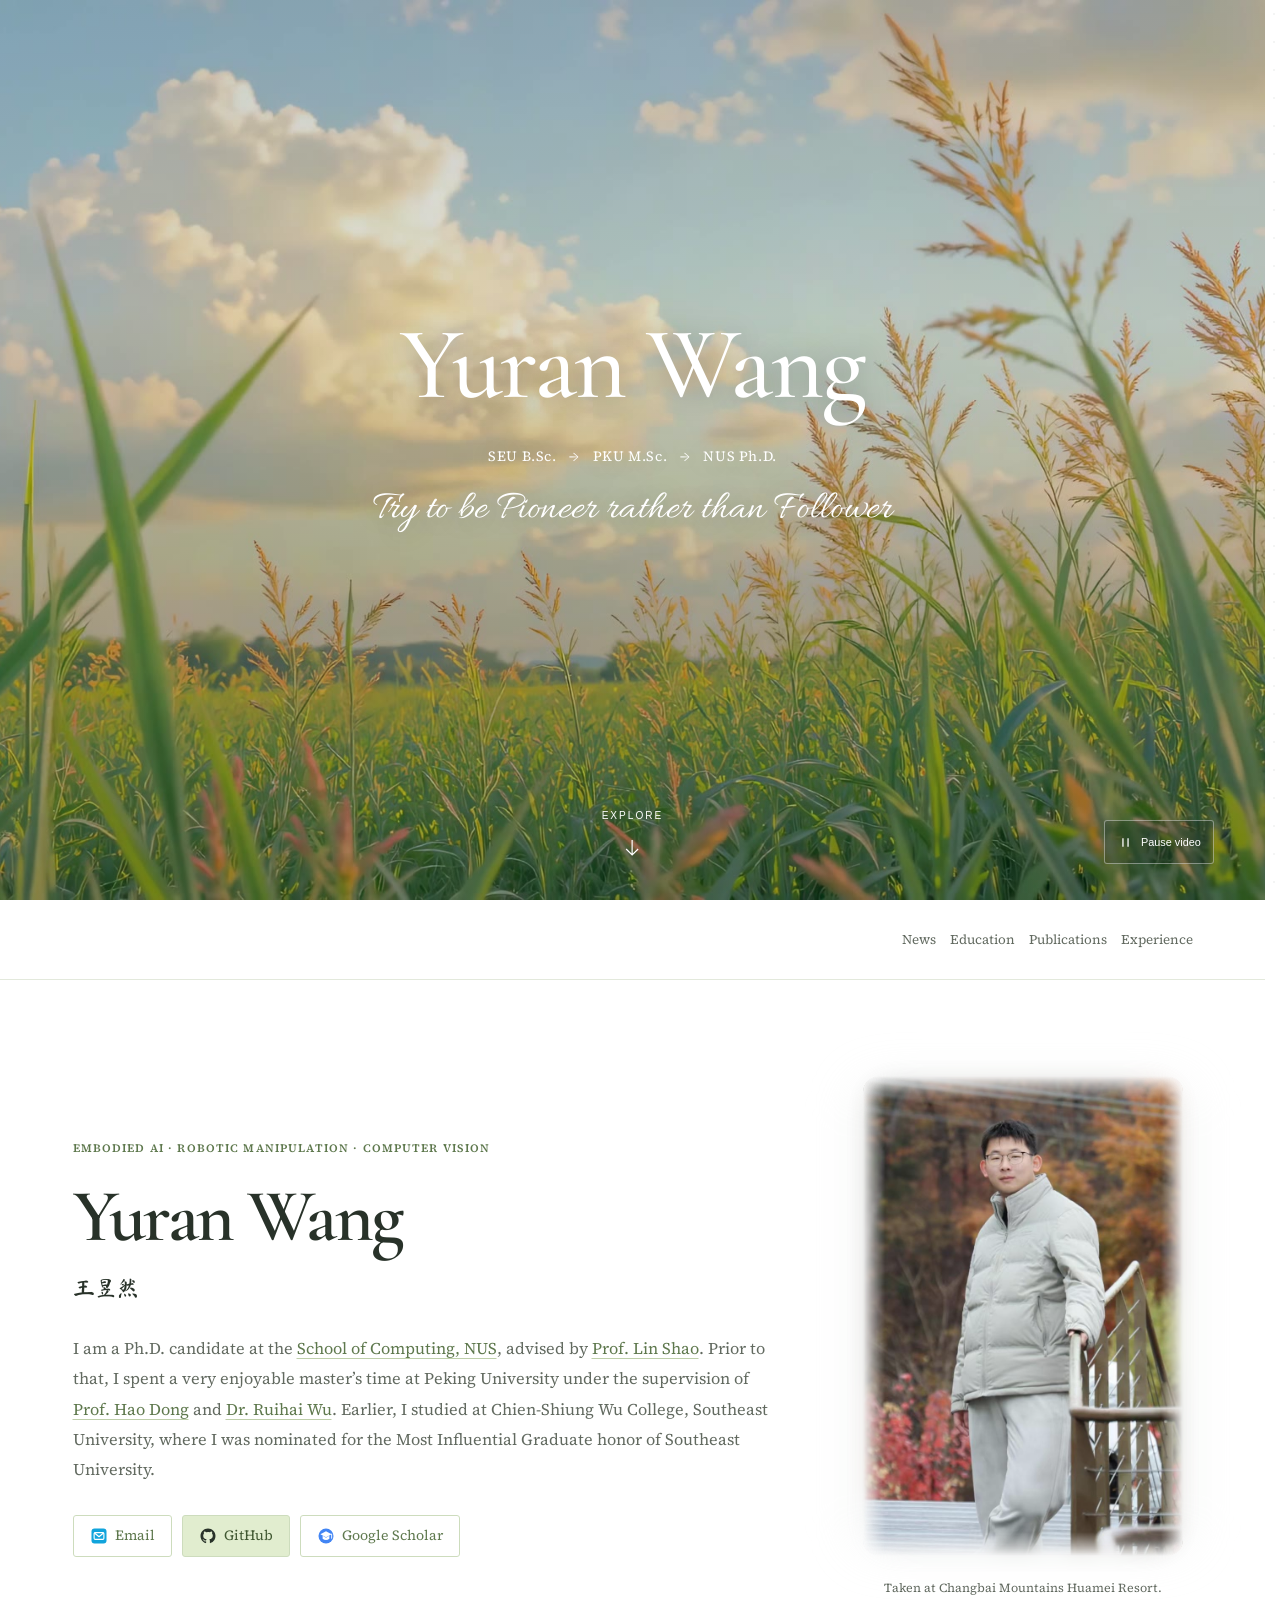
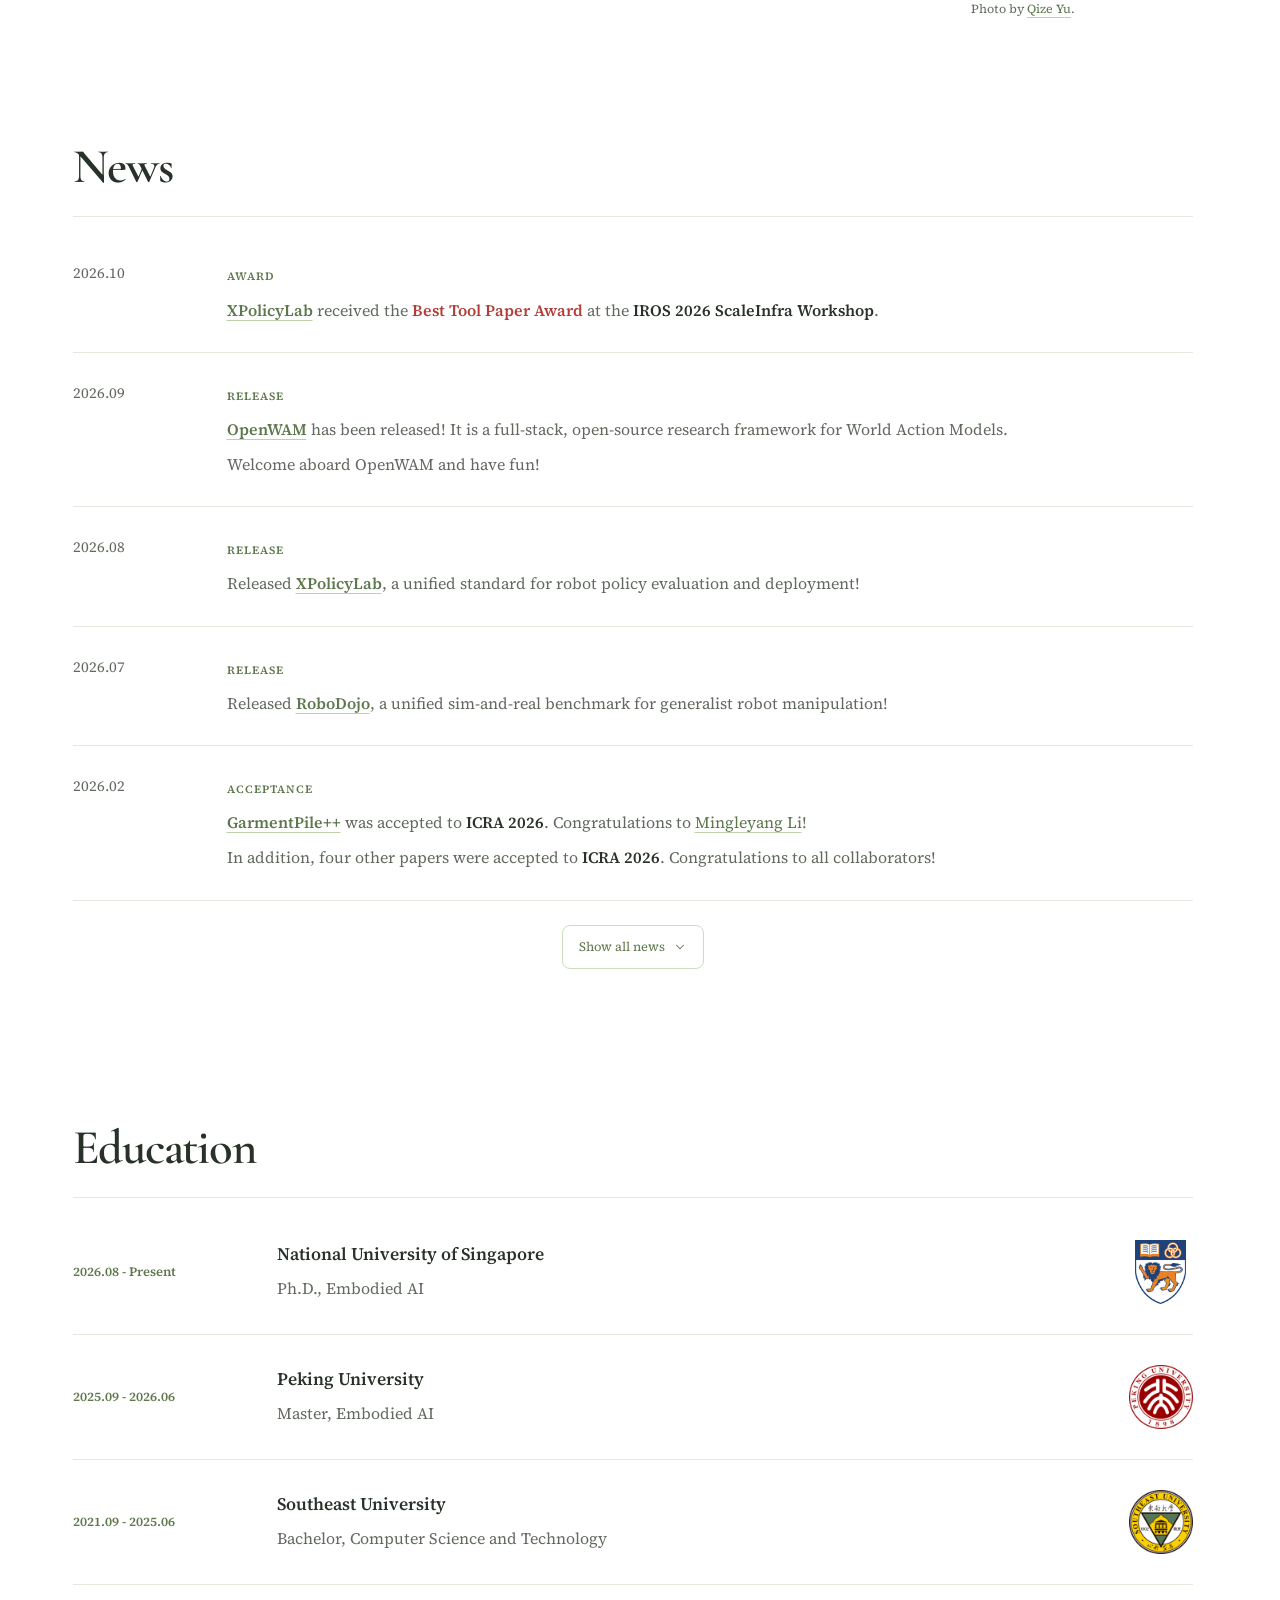
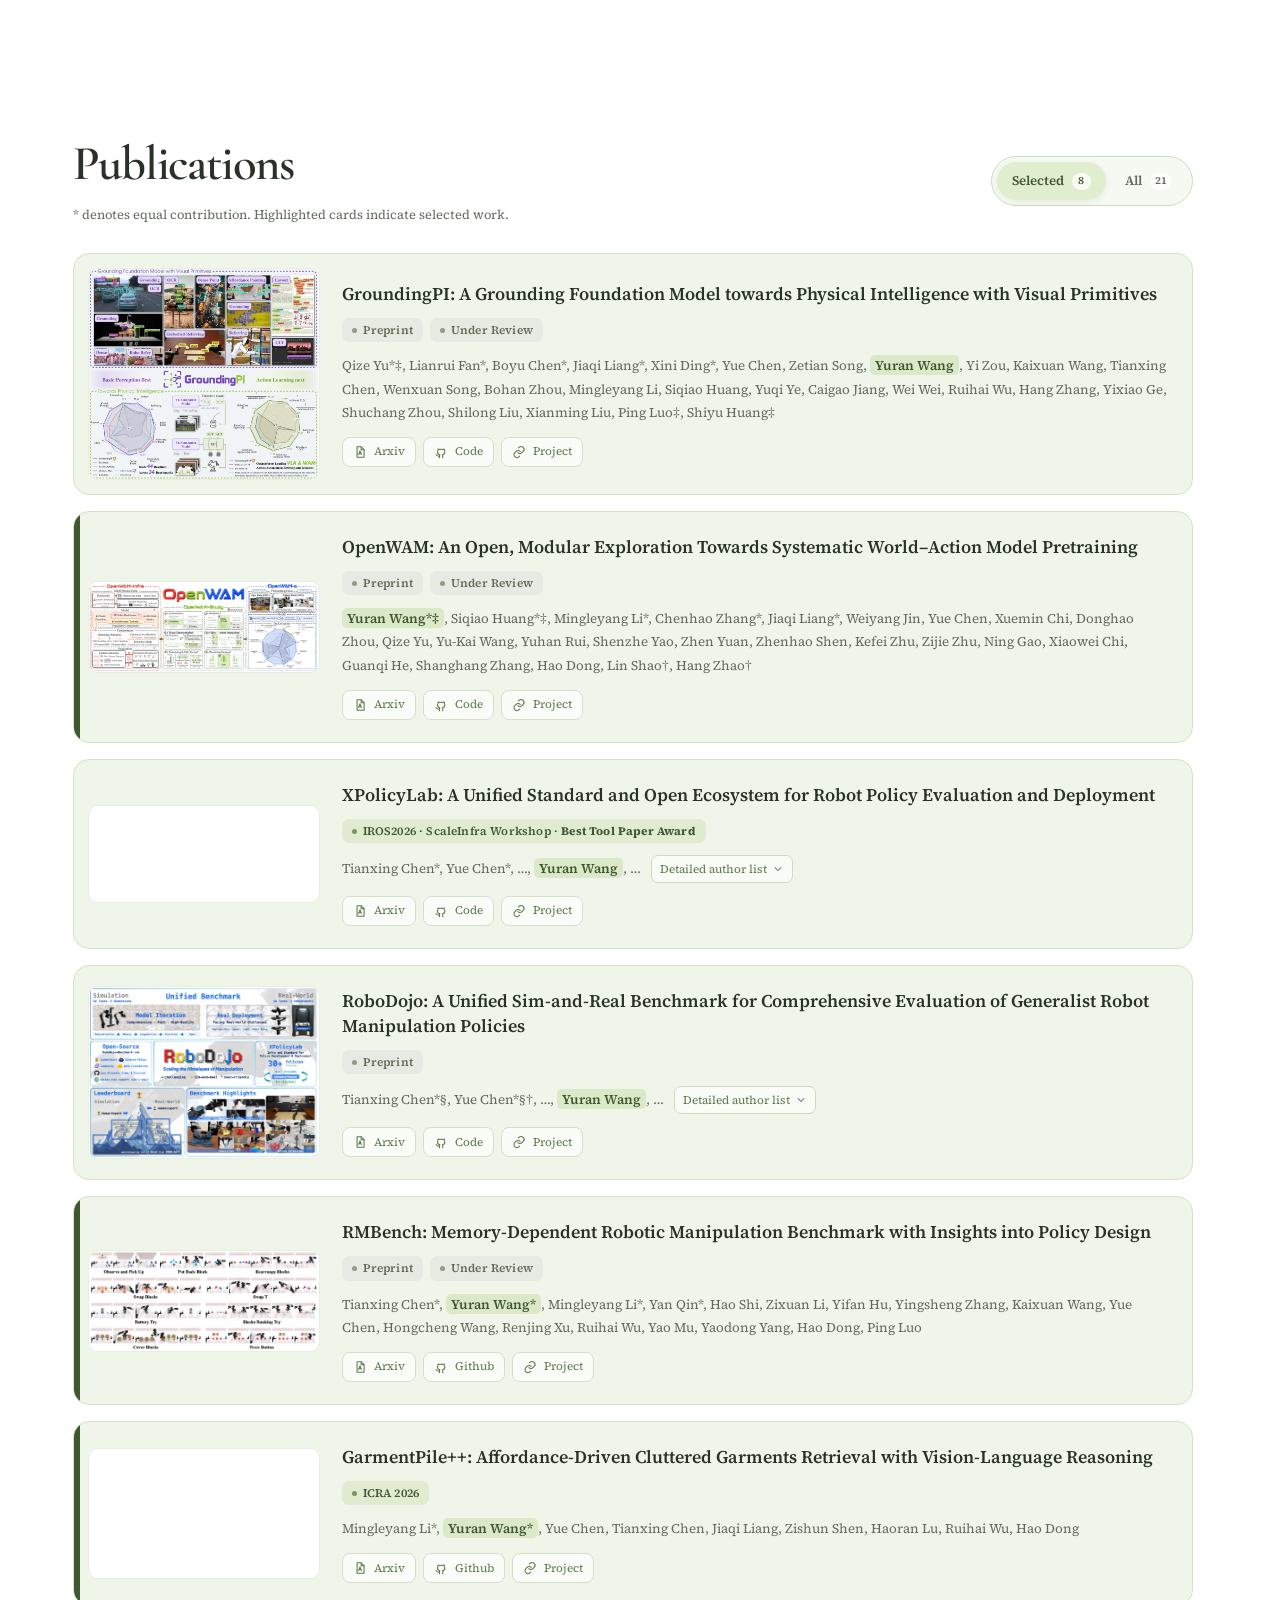
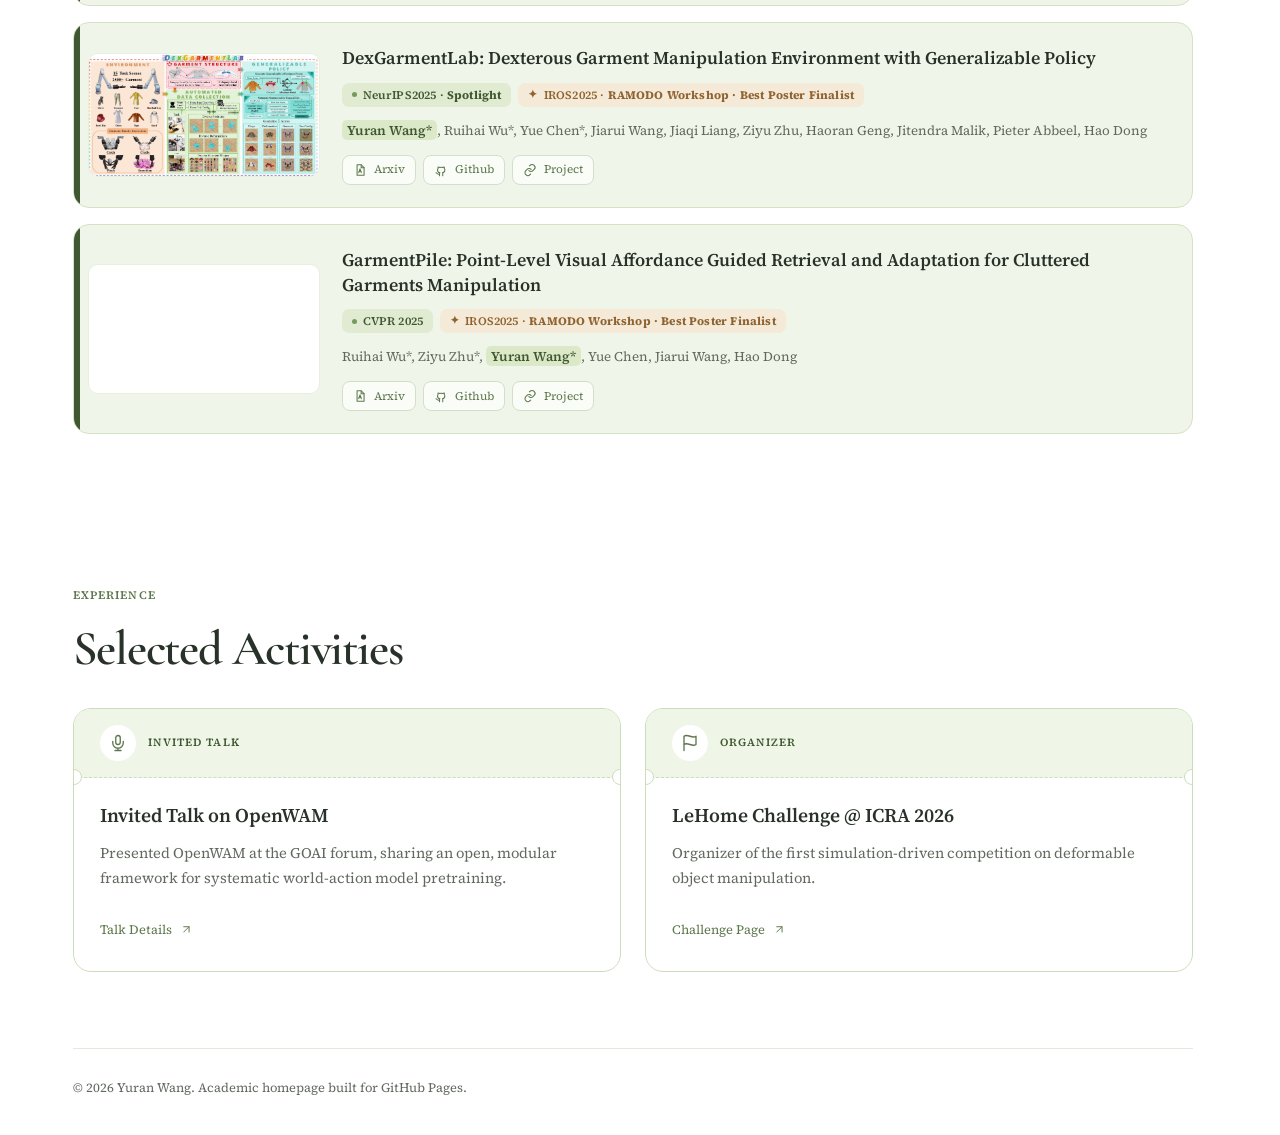
==== commit 05ecbf24: "Update paper teasers and add expandable news" ====
--- a/index.html
+++ b/index.html
@@ -238,7 +238,7 @@
         <div class="section-heading section-heading-single reveal">
           <h2>News</h2>
         </div>
-        <div class="news-list">
+        <div id="news-list" class="news-list">
           <article class="news-item news-highlight reveal">
             <time datetime="2026-10">2026.10</time>
             <div>
@@ -291,6 +291,12 @@
             </div>
           </article>
         </div>
+        <button class="button news-toggle" type="button" data-news-toggle aria-expanded="false" aria-controls="news-list" hidden>
+          <span data-news-toggle-label>Show all news</span>
+          <svg class="link-icon" viewBox="0 0 24 24" aria-hidden="true">
+            <path d="m6 9 6 6 6-6"></path>
+          </svg>
+        </button>
       </section>
 
       <section id="education" class="section-shell">
@@ -341,7 +347,7 @@
         <div id="publication-list" class="publication-grid">
           <article class="publication-card is-selected reveal" data-selected="true">
             <a class="media-slot image-media groundingpi-media" href="https://groundingpi.github.io/" target="_blank" rel="noreferrer" aria-label="GroundingPI project page">
-              <img src="assets/GroundingPI.png" width="2800" height="847" alt="GroundingPI project overview" loading="lazy" decoding="async">
+              <img src="assets/GroundingPI.jpg" width="1800" height="1643" alt="GroundingPI project overview" loading="lazy" decoding="async">
             </a>
             <div class="publication-body">
               <h3>GroundingPI: A Grounding Foundation Model towards Physical Intelligence with Visual Primitives</h3>
@@ -380,7 +386,7 @@
 
           <article class="publication-card reveal" data-selected="false">
             <a class="media-slot image-media groundanything-media" href="https://groundingpi.github.io/groundanything/" target="_blank" rel="noreferrer" aria-label="GroundAnything project page">
-              <img src="assets/GroundAnything.png" width="2800" height="868" alt="GroundAnything parallel decoding and visual grounding architecture" loading="lazy" decoding="async">
+              <img src="assets/GroundAnything.jpg" width="1800" height="1647" alt="GroundAnything parallel decoding and visual grounding architecture" loading="lazy" decoding="async">
             </a>
             <div class="publication-body">
               <h3>GroundAnything: Reconciling Parallel Decoding with Precise Visual Grounding at Flash Speed</h3>
--- a/styles.css
+++ b/styles.css
@@ -382,6 +382,9 @@
 .news-item strong { color: var(--ink); font-weight: 600; }
 .news-tag { color: var(--accent); font-size: 0.7rem; font-weight: 600; letter-spacing: 0.09em; text-transform: uppercase; }
 .news-item .news-emphasis { color: #b23c38; }
+.news-toggle { display: flex; width: fit-content; gap: 8px; min-height: 44px; margin: 24px auto 0; border-radius: 8px; font-size: 0.8rem; cursor: pointer; }
+.news-toggle .link-icon { width: 14px; height: 14px; transition: transform 180ms ease; }
+.news-toggle[aria-expanded="true"] .link-icon { transform: rotate(180deg); }
 .timeline { display: grid; margin-top: 12px; }
 .timeline-item { display: grid; grid-template-columns: 180px 1fr 76px; align-items: center; gap: 24px; padding: 30px 0; border-bottom: 1px solid var(--line); }
 .school-seal { width: 64px; height: 64px; object-fit: contain; justify-self: end; }
@@ -463,8 +466,8 @@
 .media-slot.roboverse-media { aspect-ratio: 8800 / 4230; }
 .media-slot.sparse-meets-dense-media { aspect-ratio: 1900 / 798; }
 .media-slot.adaptpnp-media { aspect-ratio: 5481 / 2420; }
-.media-slot.groundingpi-media { aspect-ratio: 2800 / 847; }
-.media-slot.groundanything-media { aspect-ratio: 2800 / 868; }
+.media-slot.groundingpi-media { aspect-ratio: 1800 / 1643; }
+.media-slot.groundanything-media { aspect-ratio: 1800 / 1647; }
 .media-slot.openwam-media { aspect-ratio: 2600 / 1029; }
 .media-slot.xpolicylab-media { aspect-ratio: 1600 / 670; }
 .media-slot.robodojo-media { aspect-ratio: 1024 / 766; }
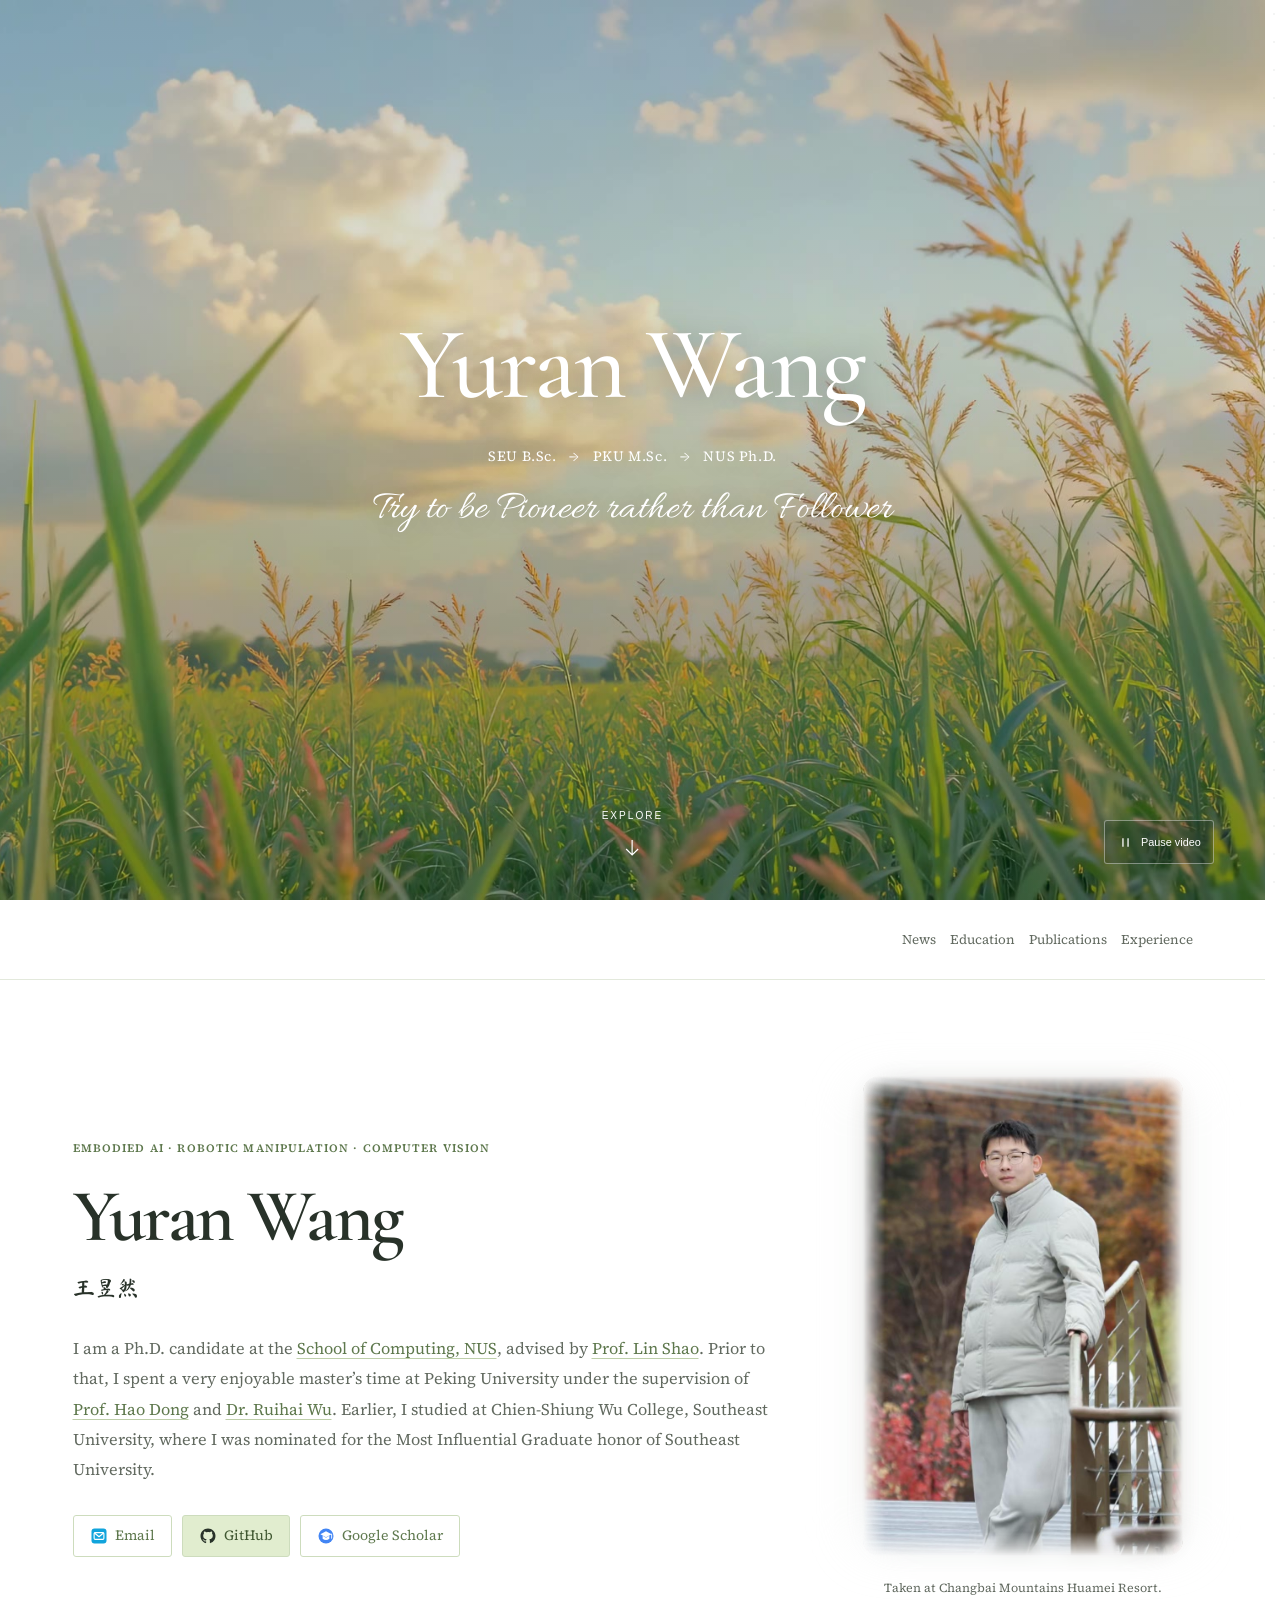
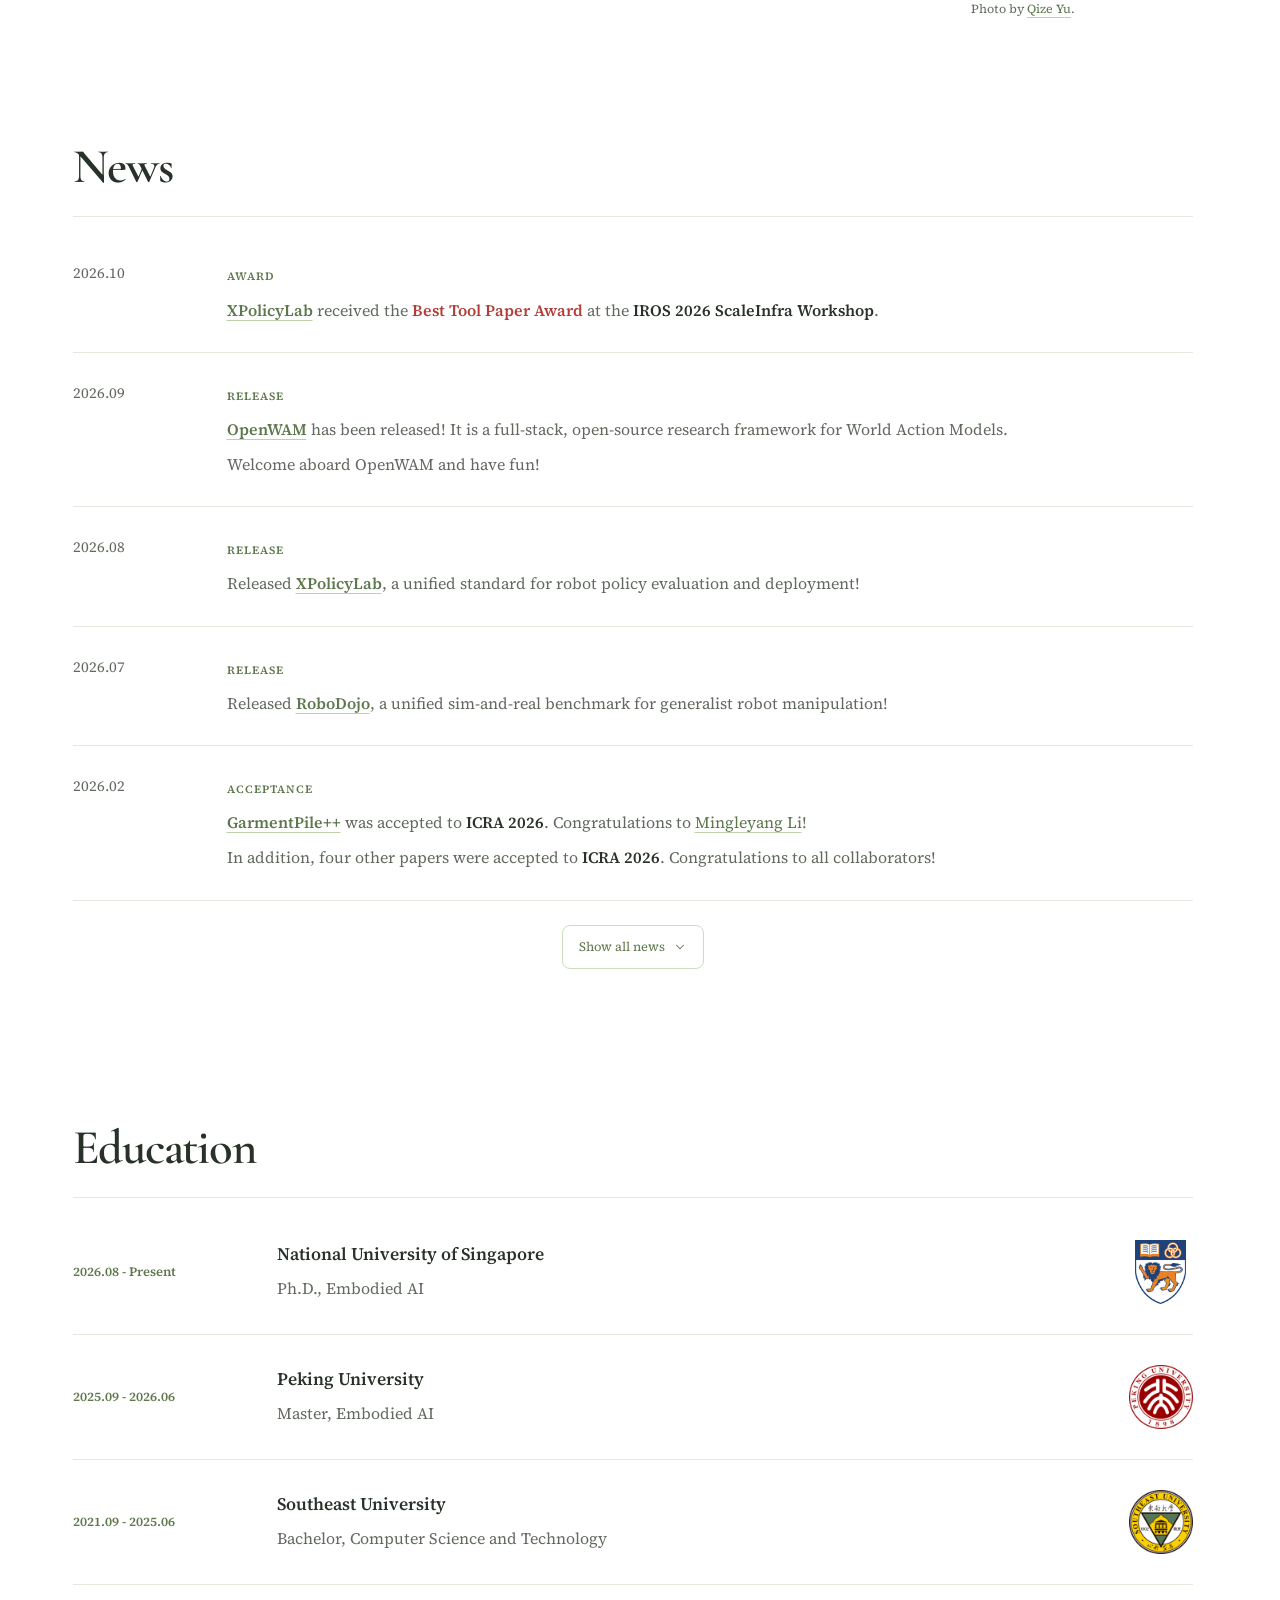
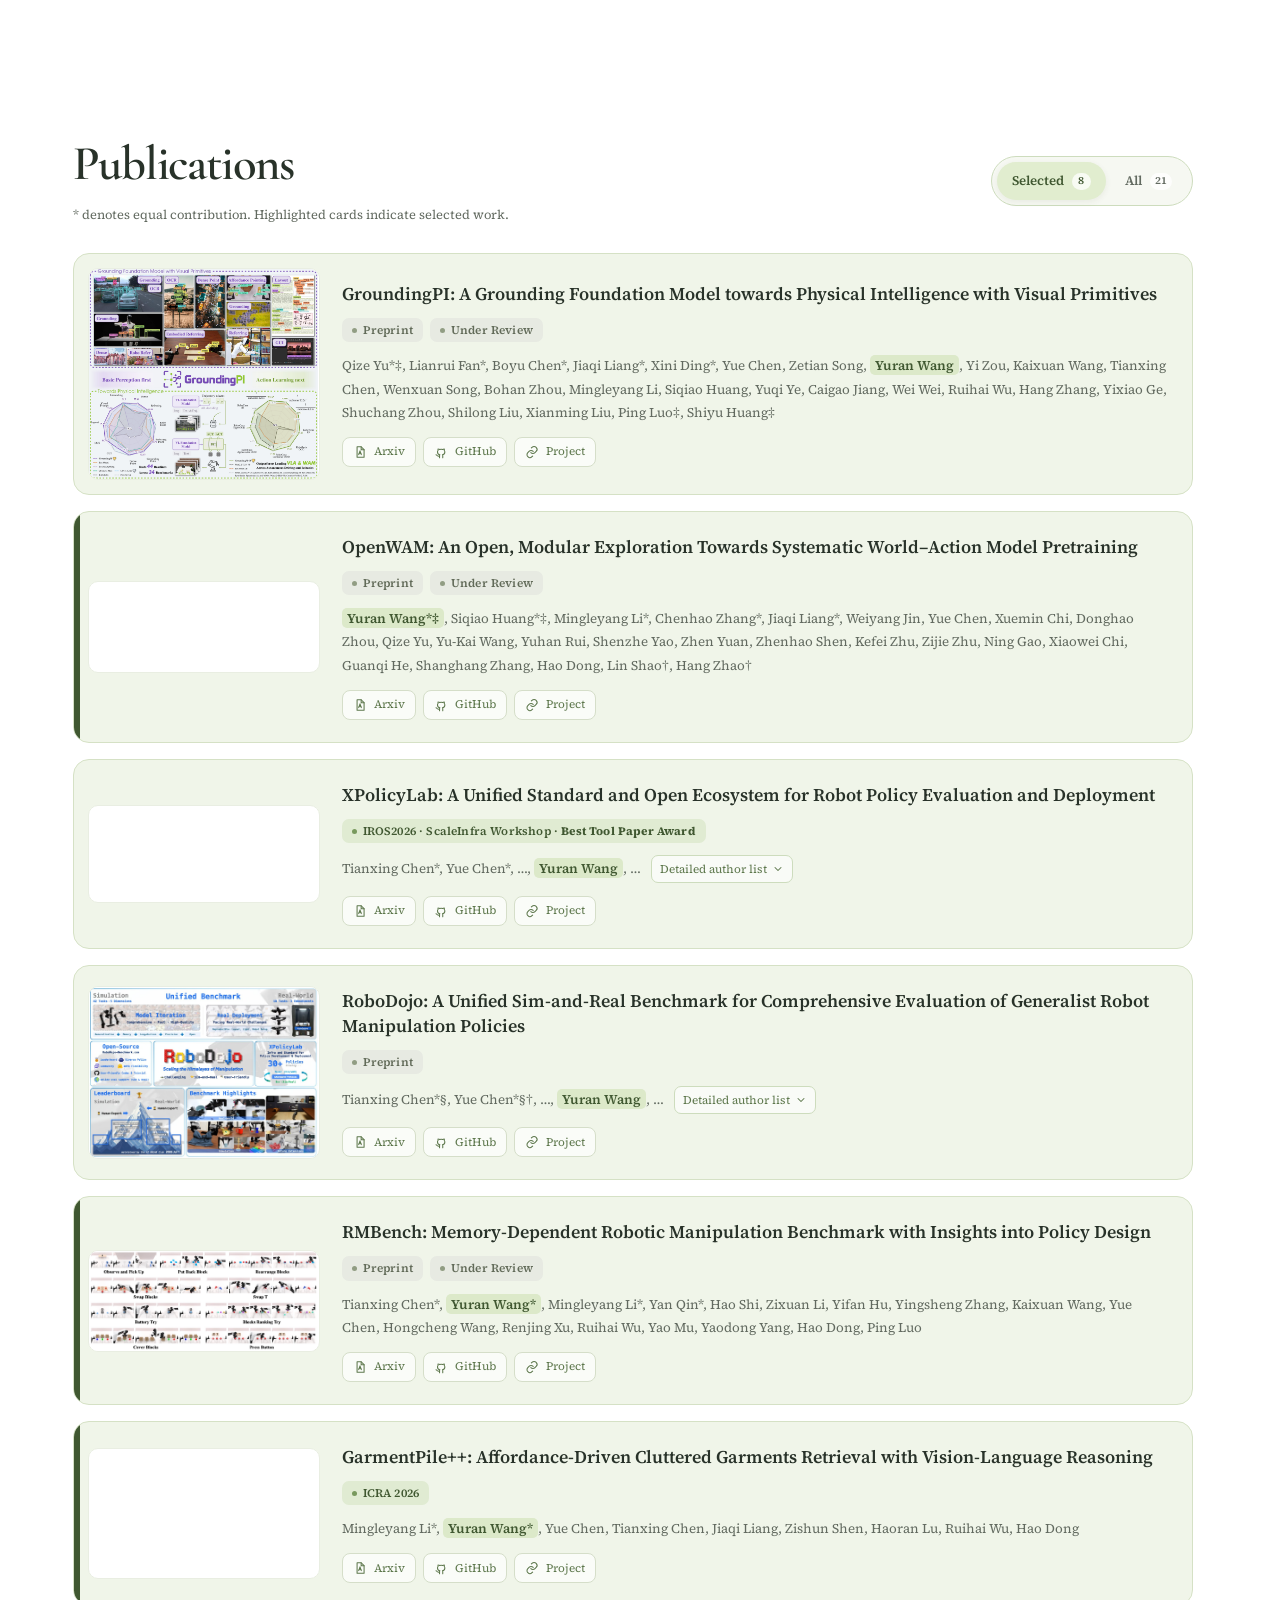
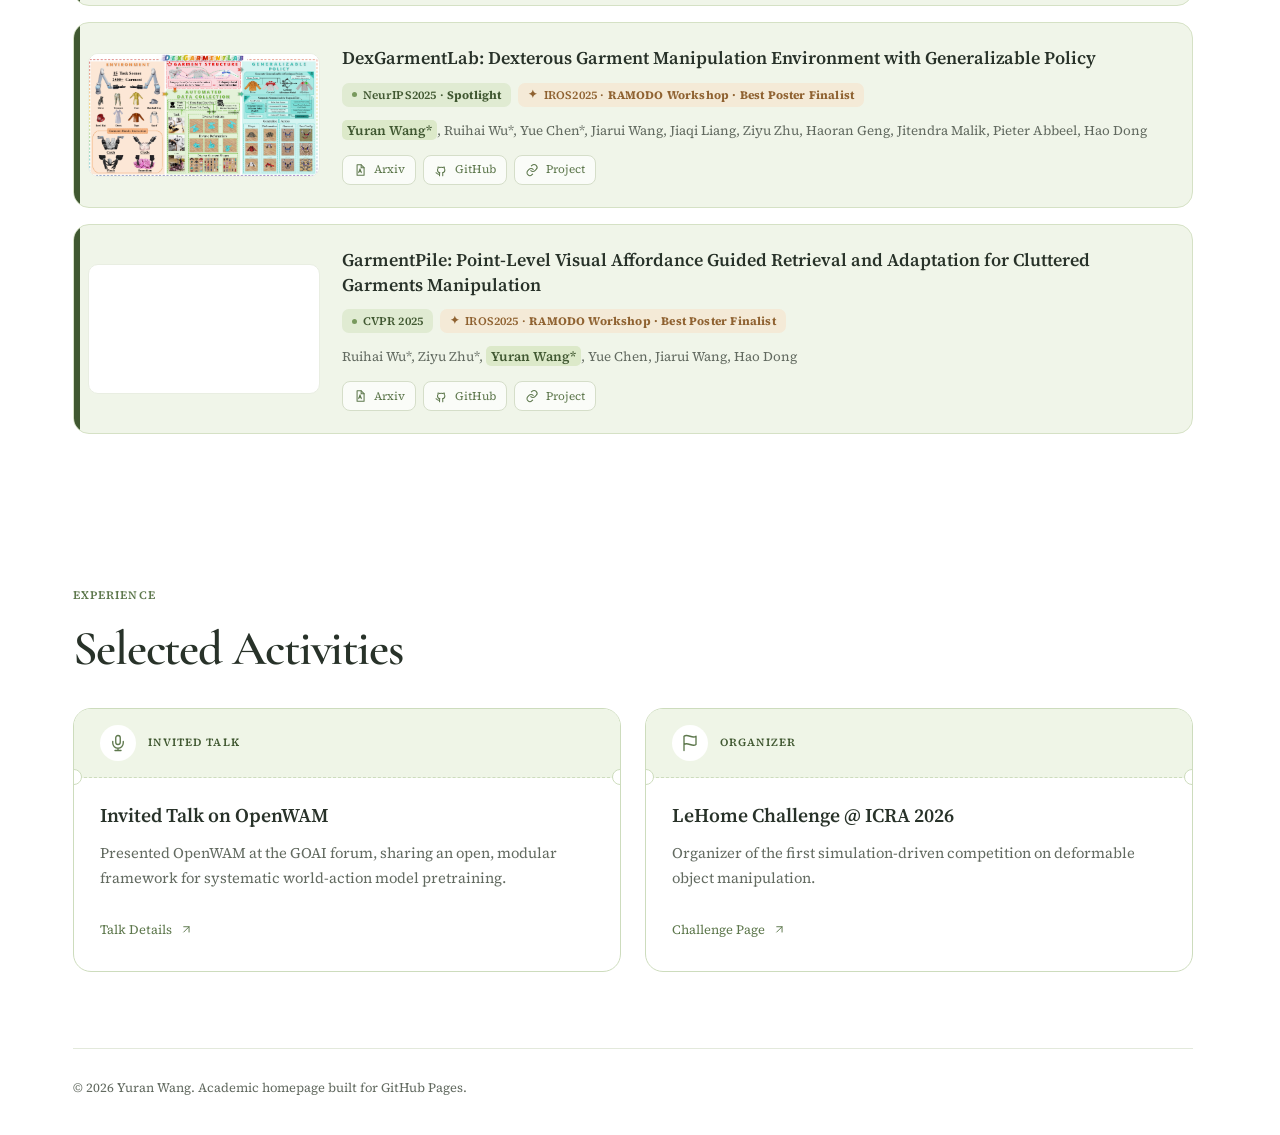
==== commit 6301754c: "Fix opening activation and show GitHub stars for selected papers" ====
--- a/index.html
+++ b/index.html
@@ -61,15 +61,31 @@
       <button class="opening-skip" type="button">Skip intro <span aria-hidden="true">↗</span></button>
     </div>
     <script>
-      (() => {
+      (async () => {
         const opening = document.querySelector("[data-opening]");
         if (!opening) return;
+
+        // Address-bar prerendering and background tabs are hidden before activation.
+        // Start the animation and its timers only when the visitor can see the page.
+        if (document.prerendering || document.hidden) {
+          await new Promise((resolve) => {
+            const whenVisible = () => {
+              if (document.prerendering || document.hidden) return;
+              document.removeEventListener("prerenderingchange", whenVisible);
+              document.removeEventListener("visibilitychange", whenVisible);
+              resolve();
+            };
+            document.addEventListener("prerenderingchange", whenVisible);
+            document.addEventListener("visibilitychange", whenVisible);
+            whenVisible();
+          });
+        }
 
         const motion = window.matchMedia("(prefers-reduced-motion: reduce)");
         const navigation = window.performance.getEntriesByType("navigation")[0];
         // Direct section links and history navigation should go straight to the content.
         if (motion.matches || window.location.hash || window.scrollY > 0
-            || navigation?.type === "back_forward" || document.hidden) {
+            || navigation?.type === "back_forward") {
           opening.remove();
           return;
         }
@@ -371,7 +387,7 @@
                     <path d="M9 19c-4 1.2-4-2-5.5-2.4"></path>
                     <path d="M15 22v-3.4c0-1 .1-1.4-.5-2 2-.2 4.1-1 4.1-4.6 0-1-.4-1.9-1-2.6.1-.3.4-1.3-.1-2.6 0 0-.8-.3-2.7 1a9.1 9.1 0 0 0-5 0c-1.9-1.3-2.7-1-2.7-1-.5 1.3-.2 2.3-.1 2.6a3.8 3.8 0 0 0-1 2.6c0 3.6 2.1 4.4 4.1 4.6-.4.4-.6.8-.6 1.6V22"></path>
                   </svg>
-                  Code
+                  <span class="github-label">GitHub<span data-github-stars hidden></span></span>
                 </a>
                 <a href="https://groundingpi.github.io/" target="_blank" rel="noreferrer" aria-label="GroundingPI project page">
                   <svg class="link-icon" viewBox="0 0 24 24" aria-hidden="true">
@@ -409,7 +425,7 @@
                     <path d="M9 19c-4 1.2-4-2-5.5-2.4"></path>
                     <path d="M15 22v-3.4c0-1 .1-1.4-.5-2 2-.2 4.1-1 4.1-4.6 0-1-.4-1.9-1-2.6.1-.3.4-1.3-.1-2.6 0 0-.8-.3-2.7 1a9.1 9.1 0 0 0-5 0c-1.9-1.3-2.7-1-2.7-1-.5 1.3-.2 2.3-.1 2.6a3.8 3.8 0 0 0-1 2.6c0 3.6 2.1 4.4 4.1 4.6-.4.4-.6.8-.6 1.6V22"></path>
                   </svg>
-                  Code
+                  <span class="github-label">GitHub<span data-github-stars hidden></span></span>
                 </a>
                 <a href="https://groundingpi.github.io/groundanything/" target="_blank" rel="noreferrer" aria-label="GroundAnything project page">
                   <svg class="link-icon" viewBox="0 0 24 24" aria-hidden="true">
@@ -448,7 +464,7 @@
                     <path d="M9 19c-4 1.2-4-2-5.5-2.4"></path>
                     <path d="M15 22v-3.4c0-1 .1-1.4-.5-2 2-.2 4.1-1 4.1-4.6 0-1-.4-1.9-1-2.6.1-.3.4-1.3-.1-2.6 0 0-.8-.3-2.7 1a9.1 9.1 0 0 0-5 0c-1.9-1.3-2.7-1-2.7-1-.5 1.3-.2 2.3-.1 2.6a3.8 3.8 0 0 0-1 2.6c0 3.6 2.1 4.4 4.1 4.6-.4.4-.6.8-.6 1.6V22"></path>
                   </svg>
-                  Code
+                  <span class="github-label">GitHub<span data-github-stars hidden></span></span>
                 </a>
                 <a href="https://openwam-official.github.io/" target="_blank" rel="noreferrer" aria-label="OpenWAM project page">
                   <svg class="link-icon" viewBox="0 0 24 24" aria-hidden="true">
@@ -493,7 +509,7 @@
                     <path d="M9 19c-4 1.2-4-2-5.5-2.4"></path>
                     <path d="M15 22v-3.4c0-1 .1-1.4-.5-2 2-.2 4.1-1 4.1-4.6 0-1-.4-1.9-1-2.6.1-.3.4-1.3-.1-2.6 0 0-.8-.3-2.7 1a9.1 9.1 0 0 0-5 0c-1.9-1.3-2.7-1-2.7-1-.5 1.3-.2 2.3-.1 2.6a3.8 3.8 0 0 0-1 2.6c0 3.6 2.1 4.4 4.1 4.6-.4.4-.6.8-.6 1.6V22"></path>
                   </svg>
-                  Code
+                  <span class="github-label">GitHub<span data-github-stars hidden></span></span>
                 </a>
                 <a href="https://xpolicylab.github.io/" target="_blank" rel="noreferrer" aria-label="XPolicyLab project page">
                   <svg class="link-icon" viewBox="0 0 24 24" aria-hidden="true">
@@ -538,7 +554,7 @@
                     <path d="M9 19c-4 1.2-4-2-5.5-2.4"></path>
                     <path d="M15 22v-3.4c0-1 .1-1.4-.5-2 2-.2 4.1-1 4.1-4.6 0-1-.4-1.9-1-2.6.1-.3.4-1.3-.1-2.6 0 0-.8-.3-2.7 1a9.1 9.1 0 0 0-5 0c-1.9-1.3-2.7-1-2.7-1-.5 1.3-.2 2.3-.1 2.6a3.8 3.8 0 0 0-1 2.6c0 3.6 2.1 4.4 4.1 4.6-.4.4-.6.8-.6 1.6V22"></path>
                   </svg>
-                  Code
+                  <span class="github-label">GitHub<span data-github-stars hidden></span></span>
                 </a>
                 <a href="https://robodojo-benchmark.com/" target="_blank" rel="noreferrer" aria-label="RoboDojo project page">
                   <svg class="link-icon" viewBox="0 0 24 24" aria-hidden="true">
@@ -608,7 +624,7 @@
                     <path d="M9 19c-4 1.2-4-2-5.5-2.4"></path>
                     <path d="M15 22v-3.4c0-1 .1-1.4-.5-2 2-.2 4.1-1 4.1-4.6 0-1-.4-1.9-1-2.6.1-.3.4-1.3-.1-2.6 0 0-.8-.3-2.7 1a9.1 9.1 0 0 0-5 0c-1.9-1.3-2.7-1-2.7-1-.5 1.3-.2 2.3-.1 2.6a3.8 3.8 0 0 0-1 2.6c0 3.6 2.1 4.4 4.1 4.6-.4.4-.6.8-.6 1.6V22"></path>
                   </svg>
-                  Code
+                  <span class="github-label">GitHub<span data-github-stars hidden></span></span>
                 </a>
                 <a href="https://xirui1208.github.io/AdaDexGrasp/" target="_blank" rel="noreferrer" aria-label="AdaDexGrasp project page">
                   <svg class="link-icon" viewBox="0 0 24 24" aria-hidden="true">
@@ -647,7 +663,7 @@
                     <path d="M9 19c-4 1.2-4-2-5.5-2.4"></path>
                     <path d="M15 22v-3.4c0-1 .1-1.4-.5-2 2-.2 4.1-1 4.1-4.6 0-1-.4-1.9-1-2.6.1-.3.4-1.3-.1-2.6 0 0-.8-.3-2.7 1a9.1 9.1 0 0 0-5 0c-1.9-1.3-2.7-1-2.7-1-.5 1.3-.2 2.3-.1 2.6a3.8 3.8 0 0 0-1 2.6c0 3.6 2.1 4.4 4.1 4.6-.4.4-.6.8-.6 1.6V22"></path>
                   </svg>
-                  Code
+                  <span class="github-label">GitHub<span data-github-stars hidden></span></span>
                 </a>
                 <a href="https://skywalker-yqz.github.io/AffordanceVLA/" target="_blank" rel="noreferrer" aria-label="AffordanceVLA project page">
                   <svg class="link-icon" viewBox="0 0 24 24" aria-hidden="true">
@@ -717,7 +733,7 @@
                     <path d="M9 19c-4 1.2-4-2-5.5-2.4"></path>
                     <path d="M15 22v-3.4c0-1 .1-1.4-.5-2 2-.2 4.1-1 4.1-4.6 0-1-.4-1.9-1-2.6.1-.3.4-1.3-.1-2.6 0 0-.8-.3-2.7 1a9.1 9.1 0 0 0-5 0c-1.9-1.3-2.7-1-2.7-1-.5 1.3-.2 2.3-.1 2.6a3.8 3.8 0 0 0-1 2.6c0 3.6 2.1 4.4 4.1 4.6-.4.4-.6.8-.6 1.6V22"></path>
                   </svg>
-                  Github
+                  <span class="github-label">GitHub<span data-github-stars hidden></span></span>
                 </a>
                 <a href="https://rmbench.github.io/" target="_blank" rel="noreferrer" aria-label="RMBench project page">
                   <svg class="link-icon" viewBox="0 0 24 24" aria-hidden="true">
@@ -755,7 +771,7 @@
                     <path d="M9 19c-4 1.2-4-2-5.5-2.4"></path>
                     <path d="M15 22v-3.4c0-1 .1-1.4-.5-2 2-.2 4.1-1 4.1-4.6 0-1-.4-1.9-1-2.6.1-.3.4-1.3-.1-2.6 0 0-.8-.3-2.7 1a9.1 9.1 0 0 0-5 0c-1.9-1.3-2.7-1-2.7-1-.5 1.3-.2 2.3-.1 2.6a3.8 3.8 0 0 0-1 2.6c0 3.6 2.1 4.4 4.1 4.6-.4.4-.6.8-.6 1.6V22"></path>
                   </svg>
-                  Code
+                  <span class="github-label">GitHub<span data-github-stars hidden></span></span>
                 </a>
               </div>
             </div>
@@ -811,7 +827,7 @@
                     <path d="M9 19c-4 1.2-4-2-5.5-2.4"></path>
                     <path d="M15 22v-3.4c0-1 .1-1.4-.5-2 2-.2 4.1-1 4.1-4.6 0-1-.4-1.9-1-2.6.1-.3.4-1.3-.1-2.6 0 0-.8-.3-2.7 1a9.1 9.1 0 0 0-5 0c-1.9-1.3-2.7-1-2.7-1-.5 1.3-.2 2.3-.1 2.6a3.8 3.8 0 0 0-1 2.6c0 3.6 2.1 4.4 4.1 4.6-.4.4-.6.8-.6 1.6V22"></path>
                   </svg>
-                  Code
+                  <span class="github-label">GitHub<span data-github-stars hidden></span></span>
                 </a>
                 <a href="https://yzmyalier.github.io/HeteroGenManip/" target="_blank" rel="noreferrer" aria-label="HeteroGenManip project page">
                   <svg class="link-icon" viewBox="0 0 24 24" aria-hidden="true">
@@ -851,7 +867,7 @@
                     <path d="M9 19c-4 1.2-4-2-5.5-2.4"></path>
                     <path d="M15 22v-3.4c0-1 .1-1.4-.5-2 2-.2 4.1-1 4.1-4.6 0-1-.4-1.9-1-2.6.1-.3.4-1.3-.1-2.6 0 0-.8-.3-2.7 1a9.1 9.1 0 0 0-5 0c-1.9-1.3-2.7-1-2.7-1-.5 1.3-.2 2.3-.1 2.6a3.8 3.8 0 0 0-1 2.6c0 3.6 2.1 4.4 4.1 4.6-.4.4-.6.8-.6 1.6V22"></path>
                   </svg>
-                  Github
+                  <span class="github-label">GitHub<span data-github-stars hidden></span></span>
                 </a>
                 <a href="https://garmentpile2.github.io/" target="_blank" rel="noreferrer" aria-label="GarmentPile++ project page">
                   <svg class="link-icon" viewBox="0 0 24 24" aria-hidden="true">
@@ -892,7 +908,7 @@
                     <path d="M9 19c-4 1.2-4-2-5.5-2.4"></path>
                     <path d="M15 22v-3.4c0-1 .1-1.4-.5-2 2-.2 4.1-1 4.1-4.6 0-1-.4-1.9-1-2.6.1-.3.4-1.3-.1-2.6 0 0-.8-.3-2.7 1a9.1 9.1 0 0 0-5 0c-1.9-1.3-2.7-1-2.7-1-.5 1.3-.2 2.3-.1 2.6a3.8 3.8 0 0 0-1 2.6c0 3.6 2.1 4.4 4.1 4.6-.4.4-.6.8-.6 1.6V22"></path>
                   </svg>
-                  Github
+                  <span class="github-label">GitHub<span data-github-stars hidden></span></span>
                 </a>
                 <a href="https://lehome-web.github.io/" target="_blank" rel="noreferrer" aria-label="LeHome project page">
                   <svg class="link-icon" viewBox="0 0 24 24" aria-hidden="true">
@@ -978,7 +994,7 @@
                     <path d="M9 19c-4 1.2-4-2-5.5-2.4"></path>
                     <path d="M15 22v-3.4c0-1 .1-1.4-.5-2 2-.2 4.1-1 4.1-4.6 0-1-.4-1.9-1-2.6.1-.3.4-1.3-.1-2.6 0 0-.8-.3-2.7 1a9.1 9.1 0 0 0-5 0c-1.9-1.3-2.7-1-2.7-1-.5 1.3-.2 2.3-.1 2.6a3.8 3.8 0 0 0-1 2.6c0 3.6 2.1 4.4 4.1 4.6-.4.4-.6.8-.6 1.6V22"></path>
                   </svg>
-                  Github
+                  <span class="github-label">GitHub<span data-github-stars hidden></span></span>
                 </a>
                 <a href="https://adaptpnp.github.io/" target="_blank" rel="noreferrer" aria-label="AdaptPnP project page">
                   <svg class="link-icon" viewBox="0 0 24 24" aria-hidden="true">
@@ -1017,7 +1033,7 @@
                     <path d="M9 19c-4 1.2-4-2-5.5-2.4"></path>
                     <path d="M15 22v-3.4c0-1 .1-1.4-.5-2 2-.2 4.1-1 4.1-4.6 0-1-.4-1.9-1-2.6.1-.3.4-1.3-.1-2.6 0 0-.8-.3-2.7 1a9.1 9.1 0 0 0-5 0c-1.9-1.3-2.7-1-2.7-1-.5 1.3-.2 2.3-.1 2.6a3.8 3.8 0 0 0-1 2.6c0 3.6 2.1 4.4 4.1 4.6-.4.4-.6.8-.6 1.6V22"></path>
                   </svg>
-                  Github
+                  <span class="github-label">GitHub<span data-github-stars hidden></span></span>
                 </a>
                 <a href="https://wayrise.github.io/DexGarmentLab/" target="_blank" rel="noreferrer" aria-label="DexGarmentLab project page">
                   <svg class="link-icon" viewBox="0 0 24 24" aria-hidden="true">
@@ -1055,7 +1071,7 @@
                     <path d="M9 19c-4 1.2-4-2-5.5-2.4"></path>
                     <path d="M15 22v-3.4c0-1 .1-1.4-.5-2 2-.2 4.1-1 4.1-4.6 0-1-.4-1.9-1-2.6.1-.3.4-1.3-.1-2.6 0 0-.8-.3-2.7 1a9.1 9.1 0 0 0-5 0c-1.9-1.3-2.7-1-2.7-1-.5 1.3-.2 2.3-.1 2.6a3.8 3.8 0 0 0-1 2.6c0 3.6 2.1 4.4 4.1 4.6-.4.4-.6.8-.6 1.6V22"></path>
                   </svg>
-                  Github
+                  <span class="github-label">GitHub<span data-github-stars hidden></span></span>
                 </a>
                 <a href="https://roboverseorg.github.io/" target="_blank" rel="noreferrer" aria-label="RoboVerse project page">
                   <svg class="link-icon" viewBox="0 0 24 24" aria-hidden="true">
@@ -1105,7 +1121,7 @@
                     <path d="M9 19c-4 1.2-4-2-5.5-2.4"></path>
                     <path d="M15 22v-3.4c0-1 .1-1.4-.5-2 2-.2 4.1-1 4.1-4.6 0-1-.4-1.9-1-2.6.1-.3.4-1.3-.1-2.6 0 0-.8-.3-2.7 1a9.1 9.1 0 0 0-5 0c-1.9-1.3-2.7-1-2.7-1-.5 1.3-.2 2.3-.1 2.6a3.8 3.8 0 0 0-1 2.6c0 3.6 2.1 4.4 4.1 4.6-.4.4-.6.8-.6 1.6V22"></path>
                   </svg>
-                  Github
+                  <span class="github-label">GitHub<span data-github-stars hidden></span></span>
                 </a>
                 <a href="https://garmentpile.github.io/" target="_blank" rel="noreferrer" aria-label="GarmentPile project page">
                   <svg class="link-icon" viewBox="0 0 24 24" aria-hidden="true">
@@ -1196,6 +1212,7 @@
     </footer>
 
     <script src="script.js"></script>
+    <script src="github-stars.js"></script>
     <script src="dot-background.js"></script>
   </body>
 </html>
--- a/styles.css
+++ b/styles.css
@@ -531,6 +531,8 @@
 .publication-links a { min-height: 30px; padding: 4px 10px; border-color: #d5dec9; border-radius: 8px; background: rgba(255, 255, 255, 0.7); font-size: 0.72rem; }
 .publication-links a:hover { color: var(--accent-ink); background: #e5eed9; }
 .publication-links .link-icon { width: 14px; height: 14px; }
+.publication-links .github-label { white-space: nowrap; }
+.publication-links [data-github-stars] { font-variant-numeric: tabular-nums; }
 .activities-section .section-heading { max-width: none; margin-bottom: 32px; }
 .experience-list { display: grid; grid-template-columns: repeat(2, minmax(0, 1fr)); gap: 24px; }
 .experience-card {
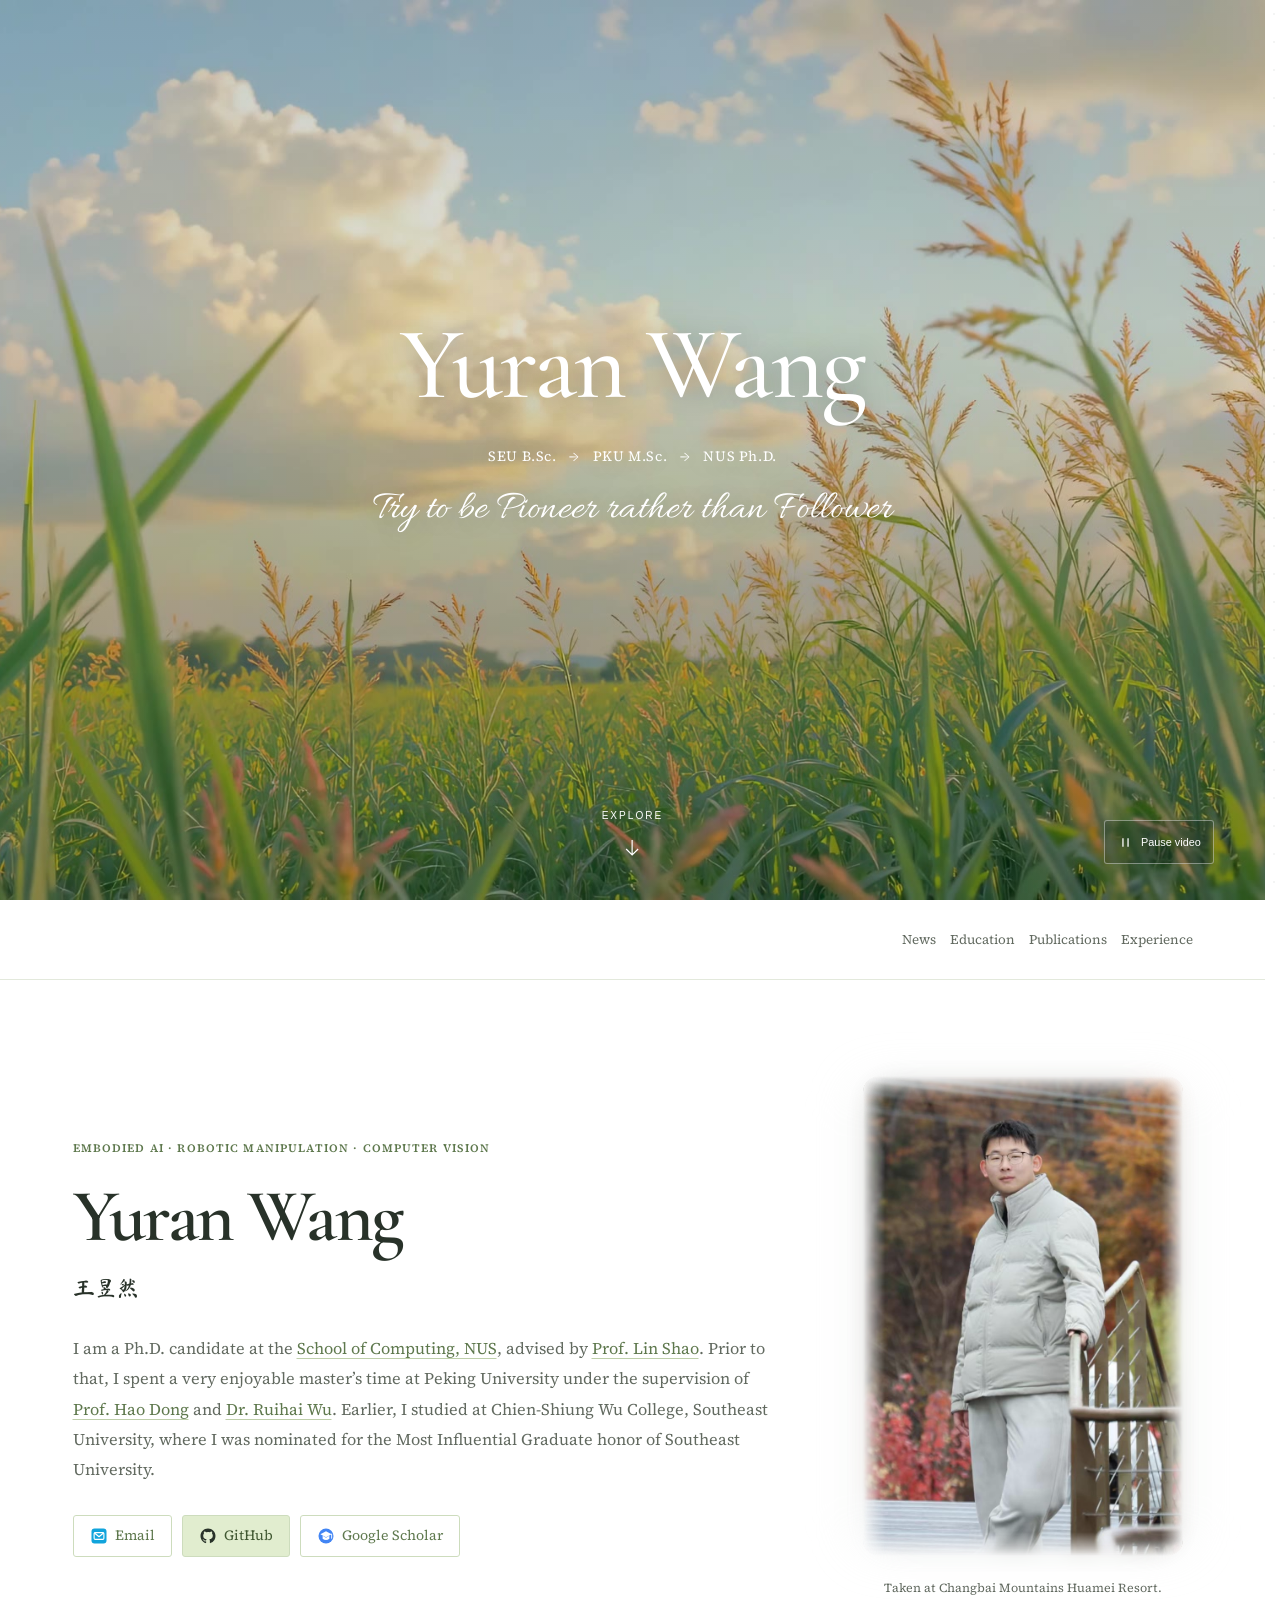
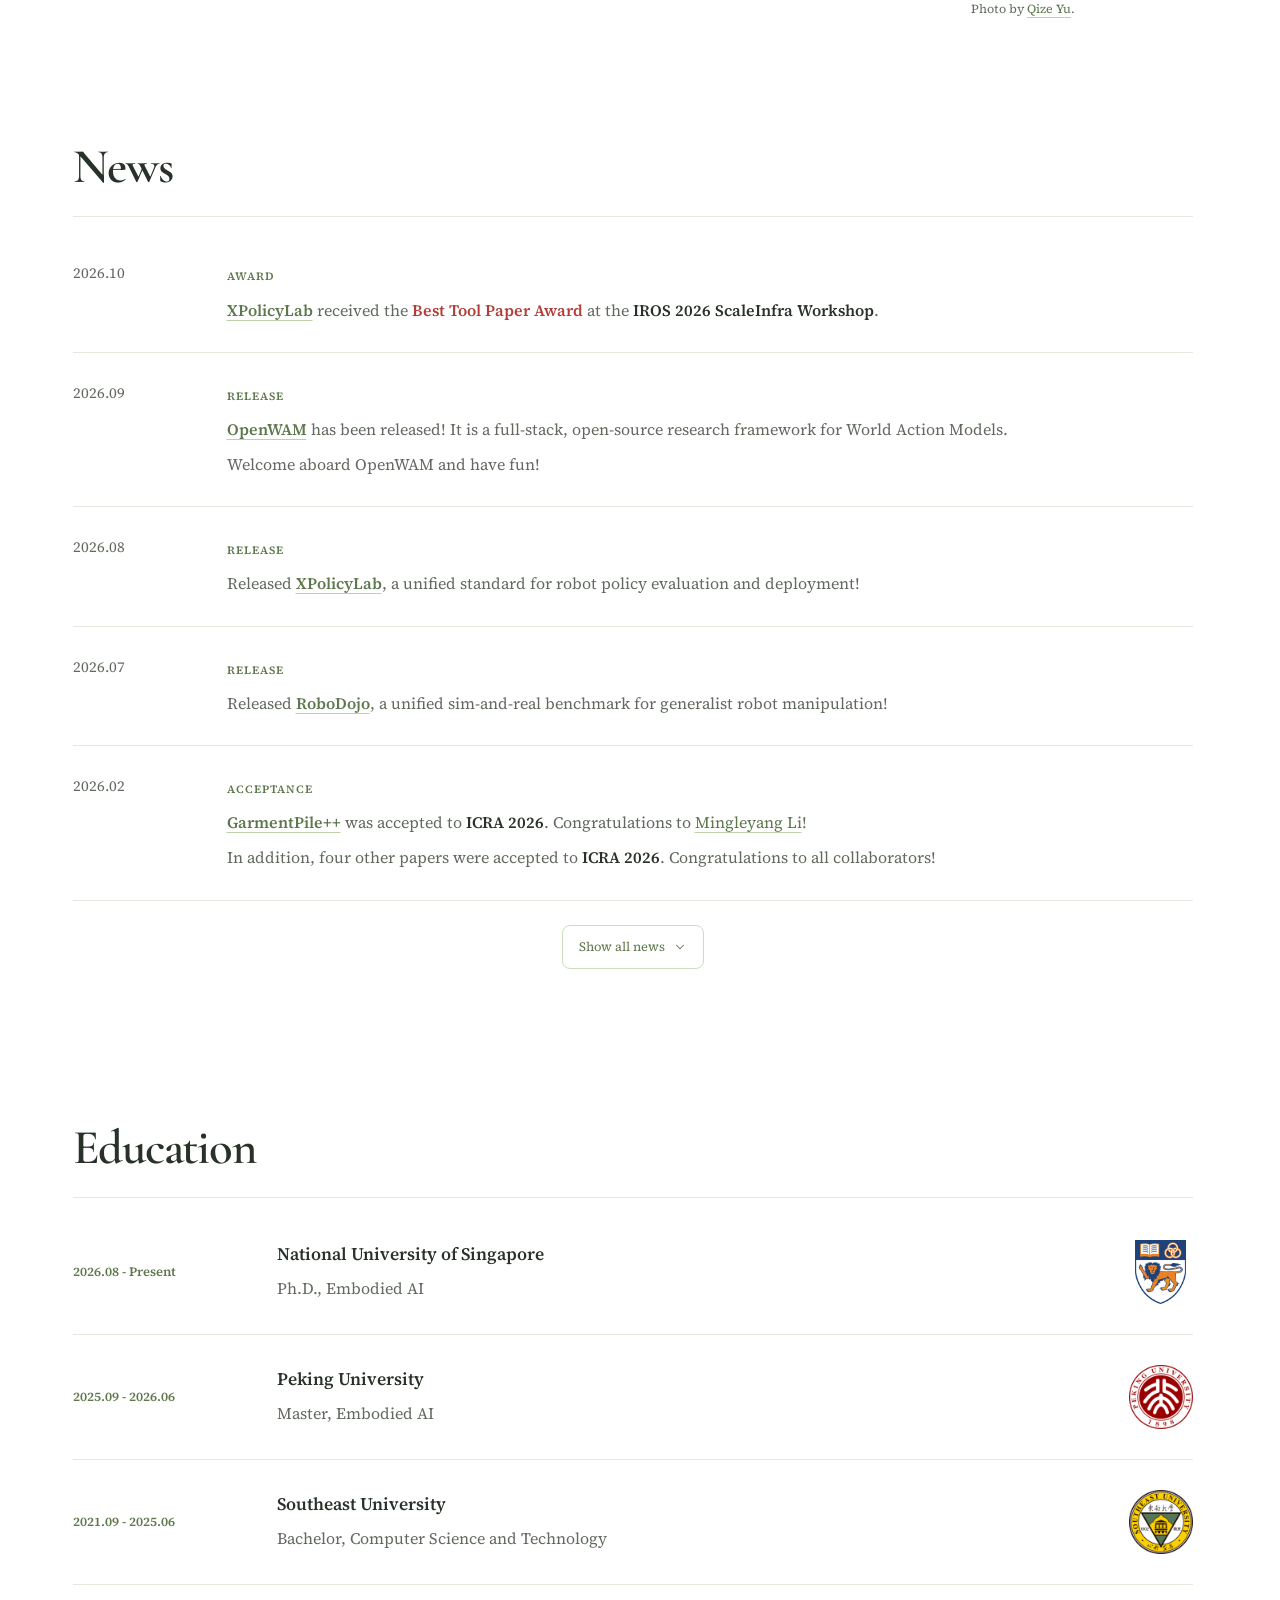
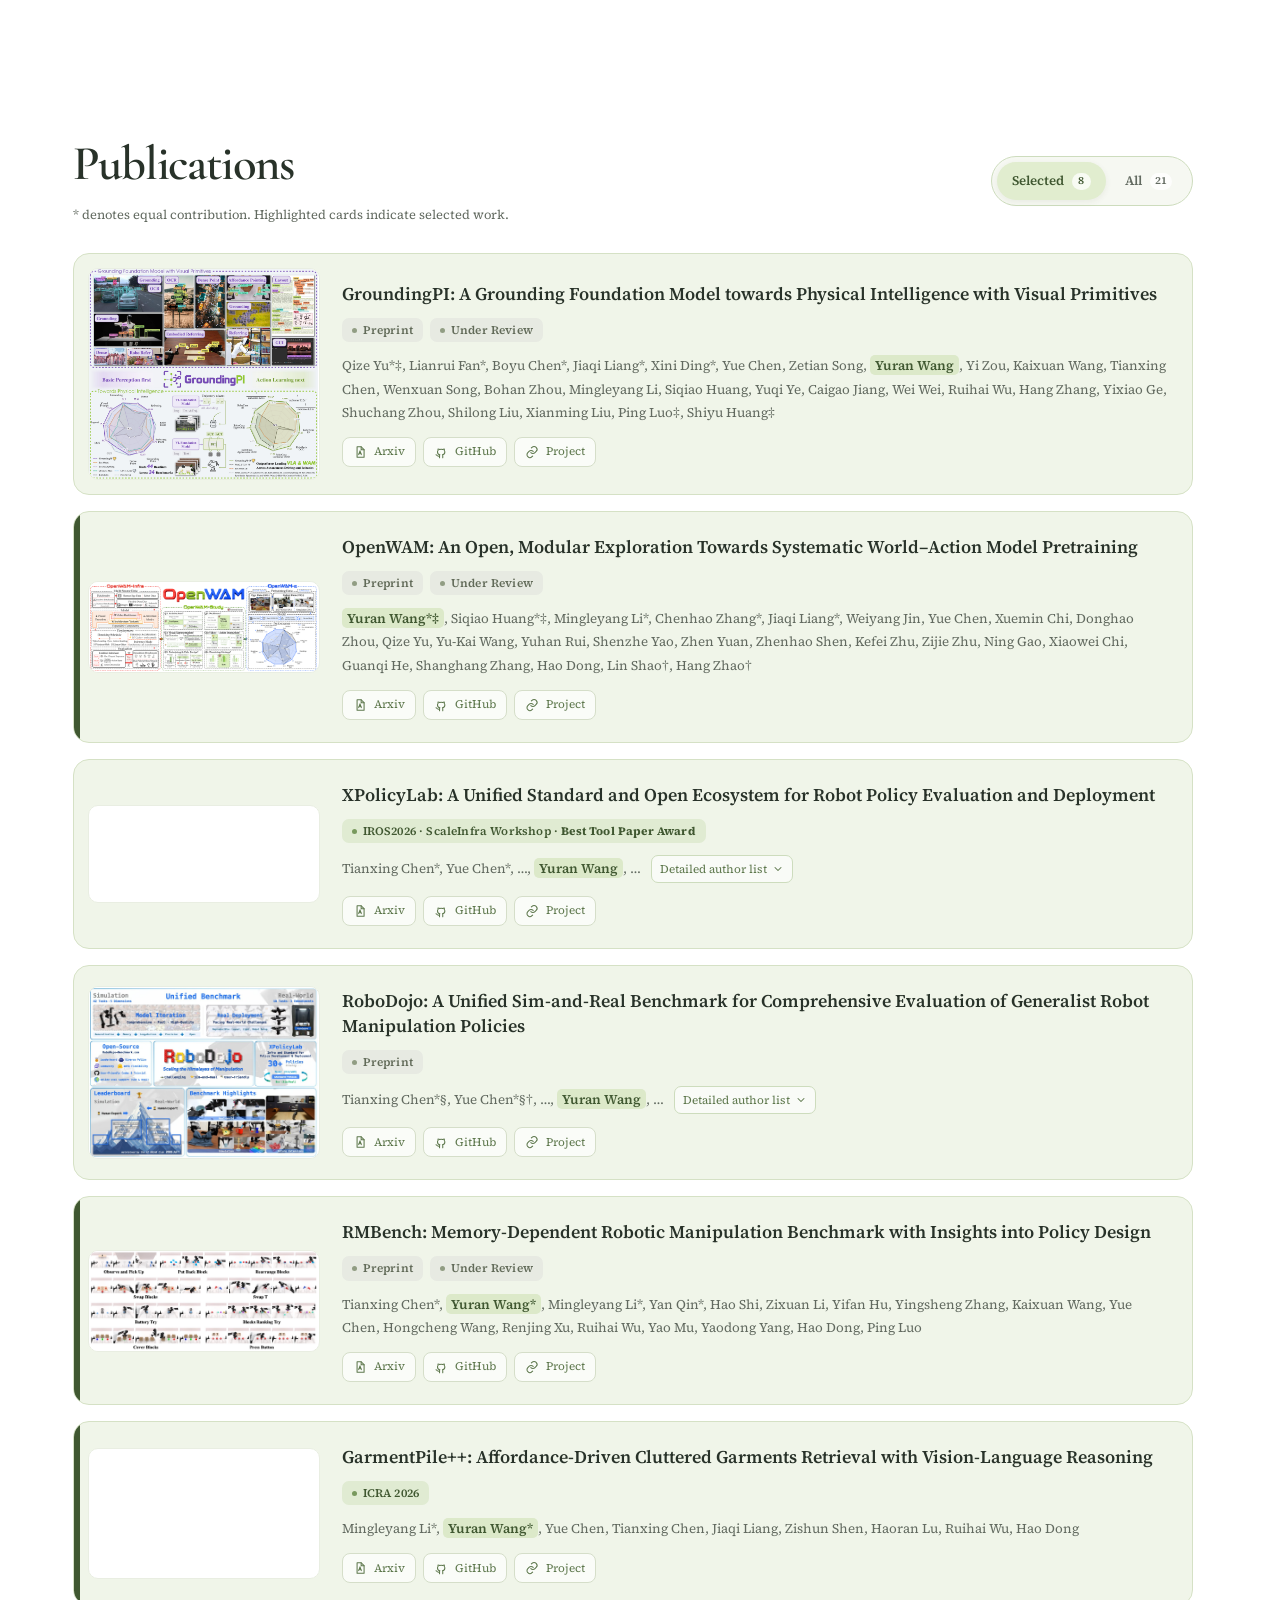
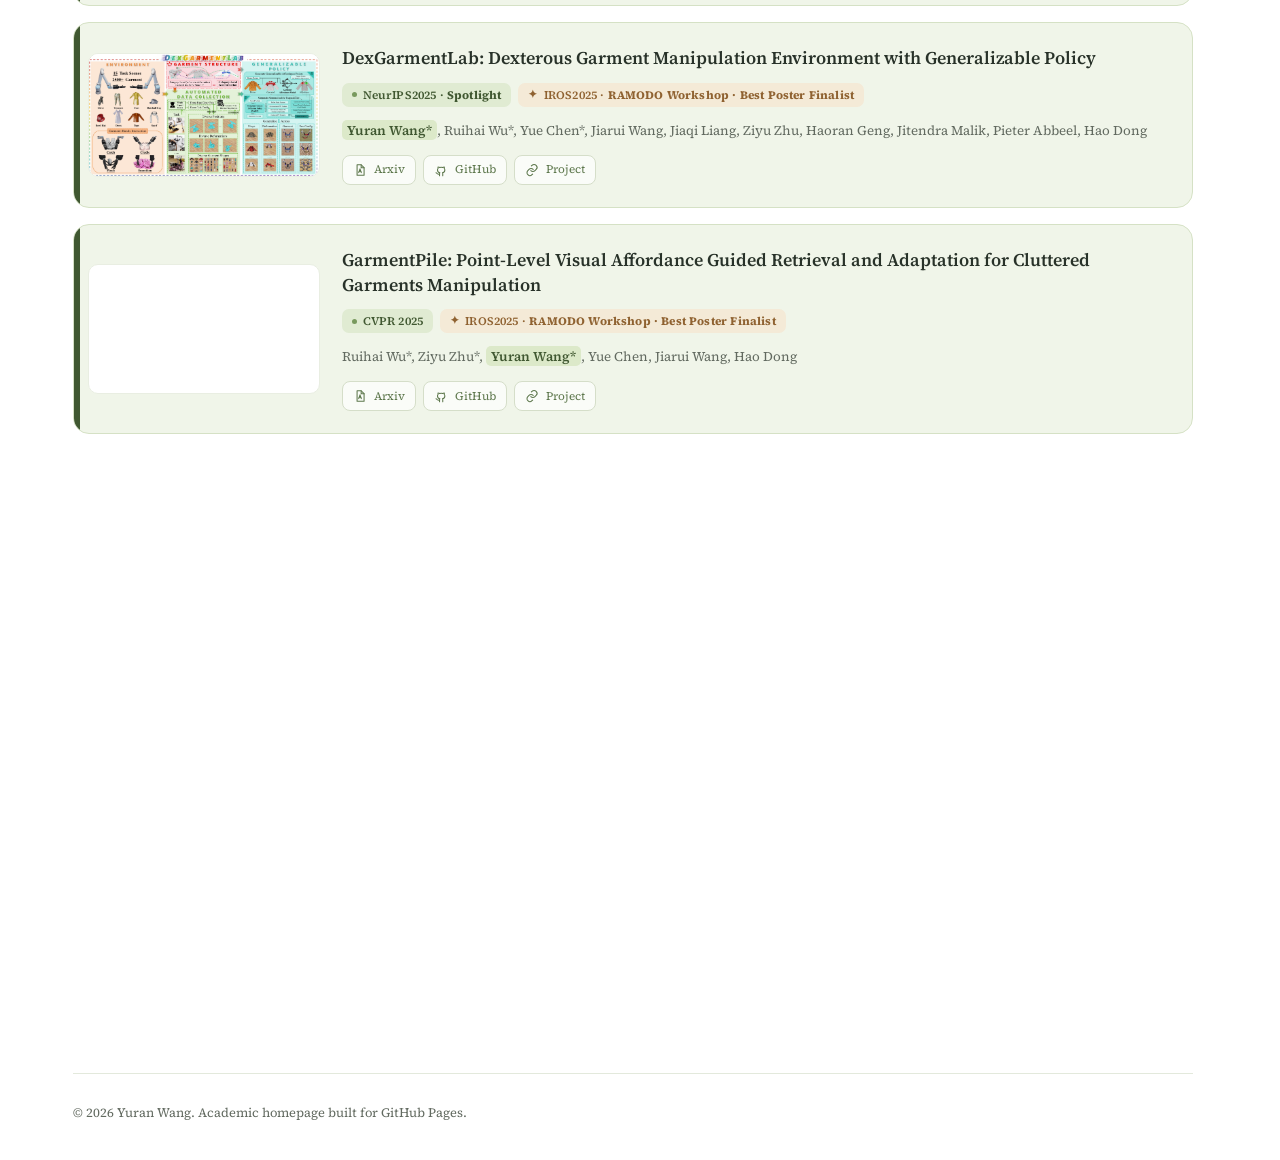
==== commit 6ac29bb1: "Add OpenWAM invited talk recording and announcement links" ====
--- a/index.html
+++ b/index.html
@@ -1169,17 +1169,25 @@
                   <path d="M5 10v2a7 7 0 0 0 14 0v-2M12 19v3M8 22h8"></path>
                 </svg>
               </span>
-              <span>Invited Talk</span>
+              <span>Invited Talks</span>
             </div>
             <div class="activity-body">
-              <h3>Invited Talk on OpenWAM</h3>
-              <p>Presented OpenWAM at the GOAI forum, sharing an open, modular framework for systematic world-action model pretraining.</p>
-              <a href="https://mp.weixin.qq.com/s/5QSgOiFQLsLon73XGC-rjQ" target="_blank" rel="noreferrer" aria-label="OpenWAM invited talk details on WeChat">
-                Talk Details
-                <svg class="link-icon" viewBox="0 0 24 24" aria-hidden="true">
-                  <path d="M7 17 17 7M7 7h10v10"></path>
-                </svg>
-              </a>
+              <h3>Invited Talks on OpenWAM</h3>
+              <p>Shared OpenWAM with the GOAI and AI椰青 communities, presenting an open, modular framework for systematic world-action model pretraining.</p>
+              <div class="activity-links">
+                <a href="https://weixin.qq.com/sph/AlEOBoftie" target="_blank" rel="noreferrer" aria-label="Watch the OpenWAM invited talk recording hosted by AI椰青 on WeChat Channels">
+                  AI椰青 · Recording
+                  <svg class="link-icon" viewBox="0 0 24 24" aria-hidden="true">
+                    <path d="M7 17 17 7M7 7h10v10"></path>
+                  </svg>
+                </a>
+                <a href="https://mp.weixin.qq.com/s/5QSgOiFQLsLon73XGC-rjQ" target="_blank" rel="noreferrer" aria-label="Read the GOAI OpenWAM invited talk announcement on WeChat">
+                  GOAI · Announcement
+                  <svg class="link-icon" viewBox="0 0 24 24" aria-hidden="true">
+                    <path d="M7 17 17 7M7 7h10v10"></path>
+                  </svg>
+                </a>
+              </div>
             </div>
           </article>
           <article class="experience-card reveal" data-activity="challenge">
--- a/styles.css
+++ b/styles.css
@@ -597,6 +597,8 @@
 .experience-card a:hover { color: var(--accent-ink); text-decoration: underline; }
 .experience-card a .link-icon { transition: transform 180ms ease; }
 .experience-card a:hover .link-icon { transform: translate(2px, -2px); }
+.activity-links { display: flex; flex-wrap: wrap; align-items: center; gap: 4px 24px; margin-top: auto; }
+.activity-links a { margin-top: 0; }
 .site-footer { width: min(1120px, calc(100% - 64px)); margin: 0 auto; padding: 28px 0 36px; border-top: 1px solid var(--line); color: var(--muted); font-size: 0.8rem; }
 .site-footer p { margin: 0; }
 .reveal { transition: opacity 600ms ease, transform 600ms ease; }
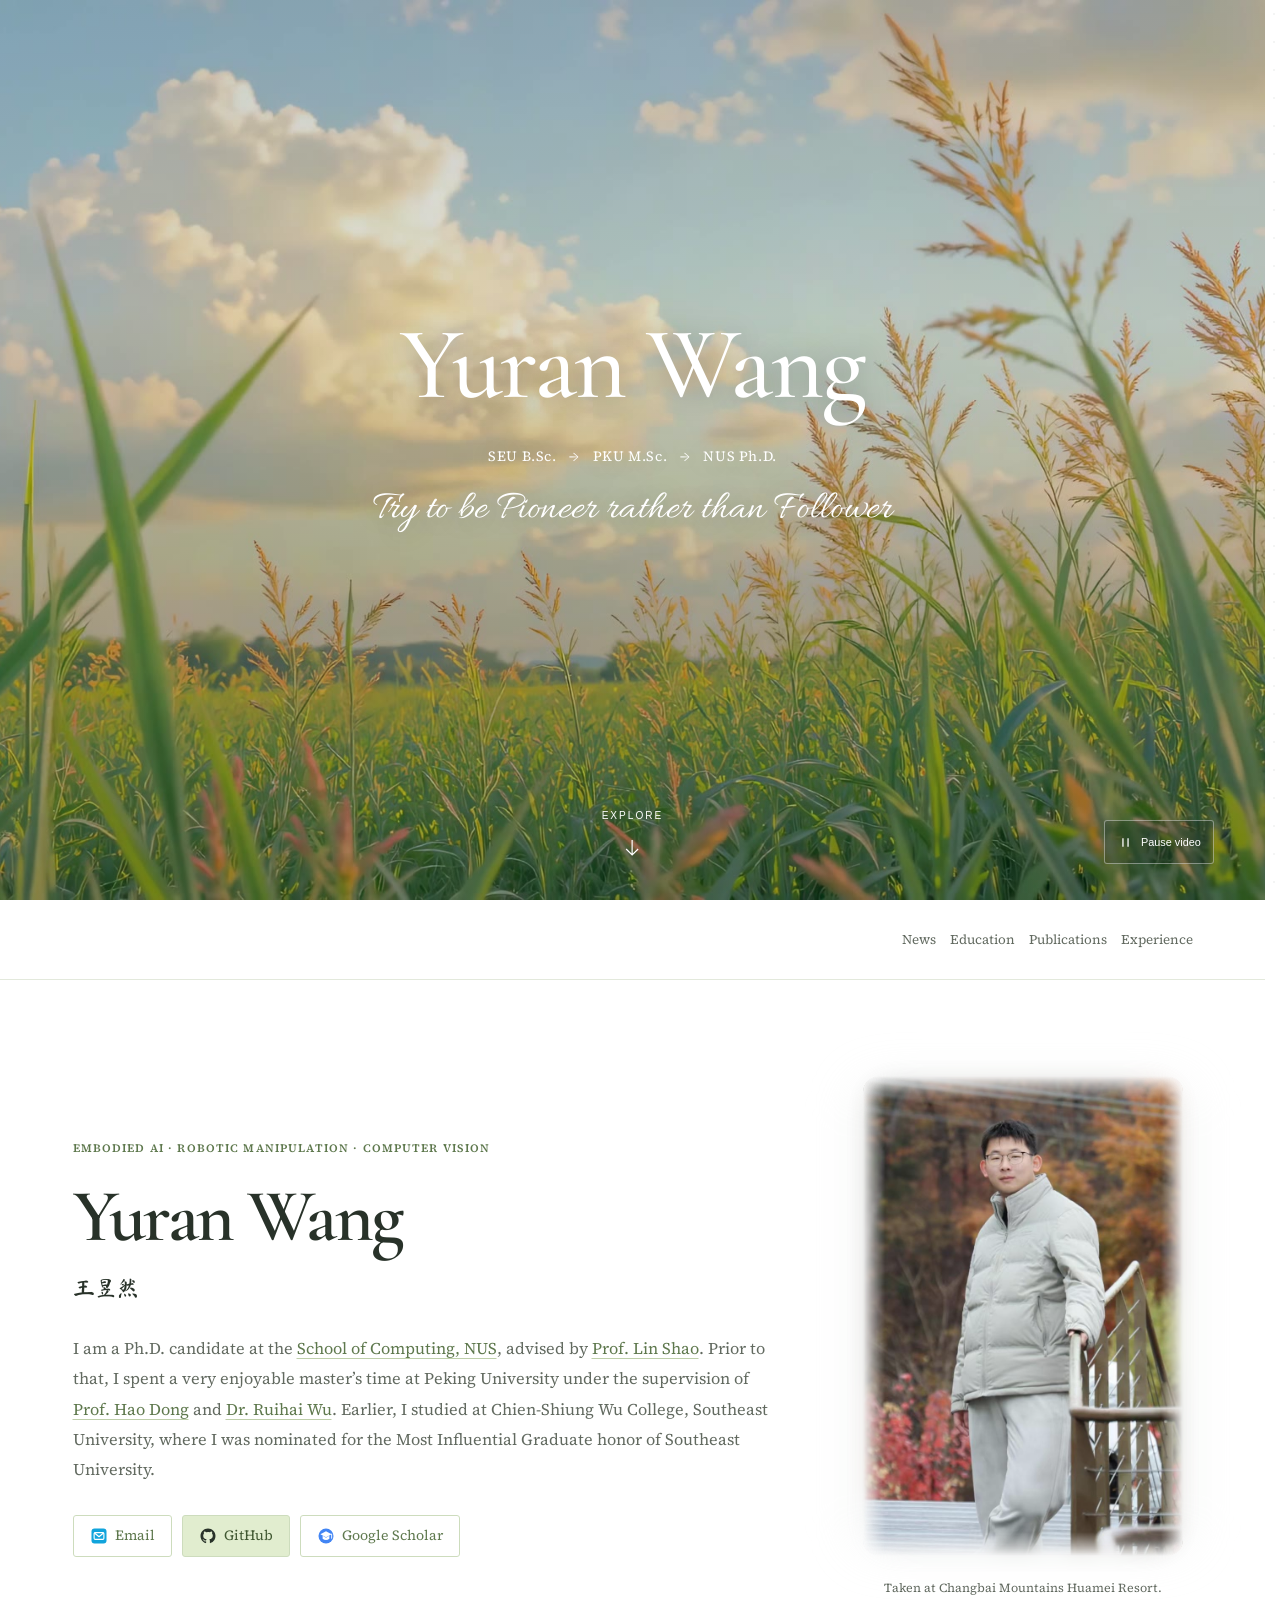
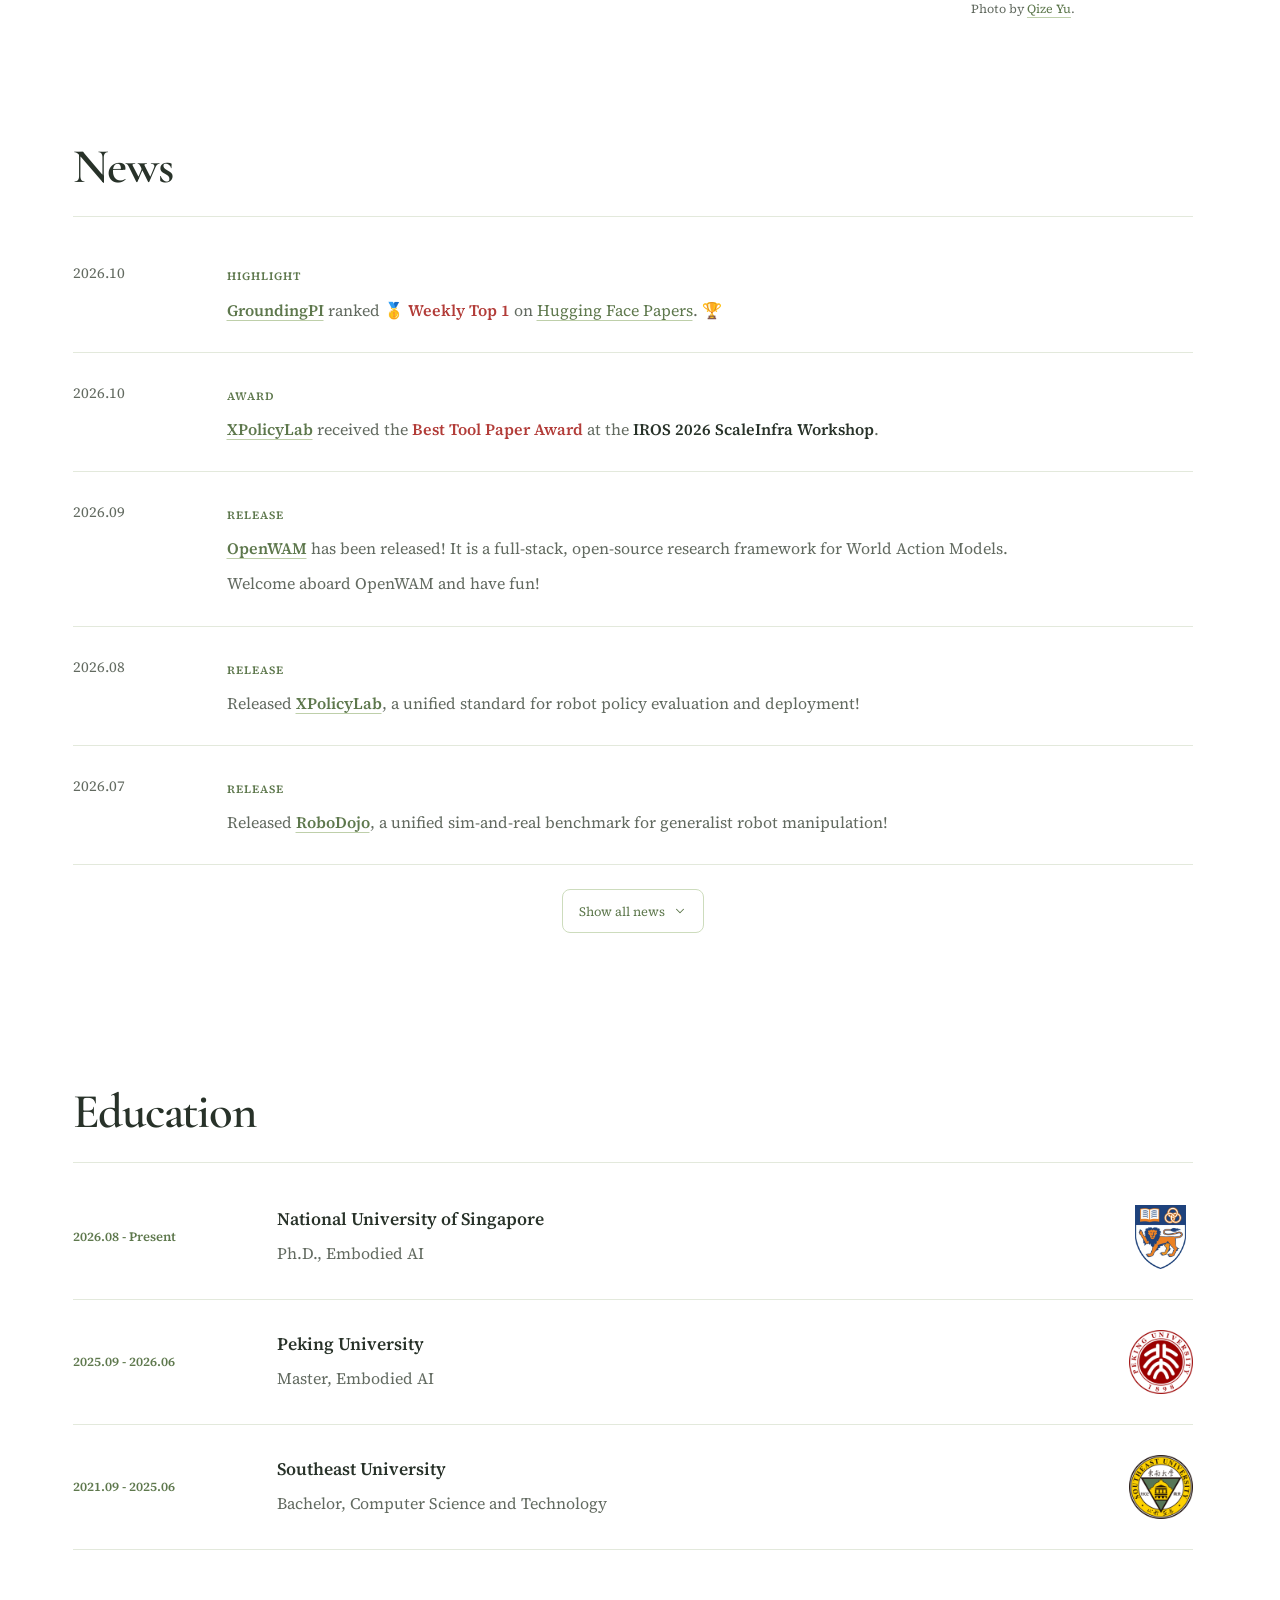
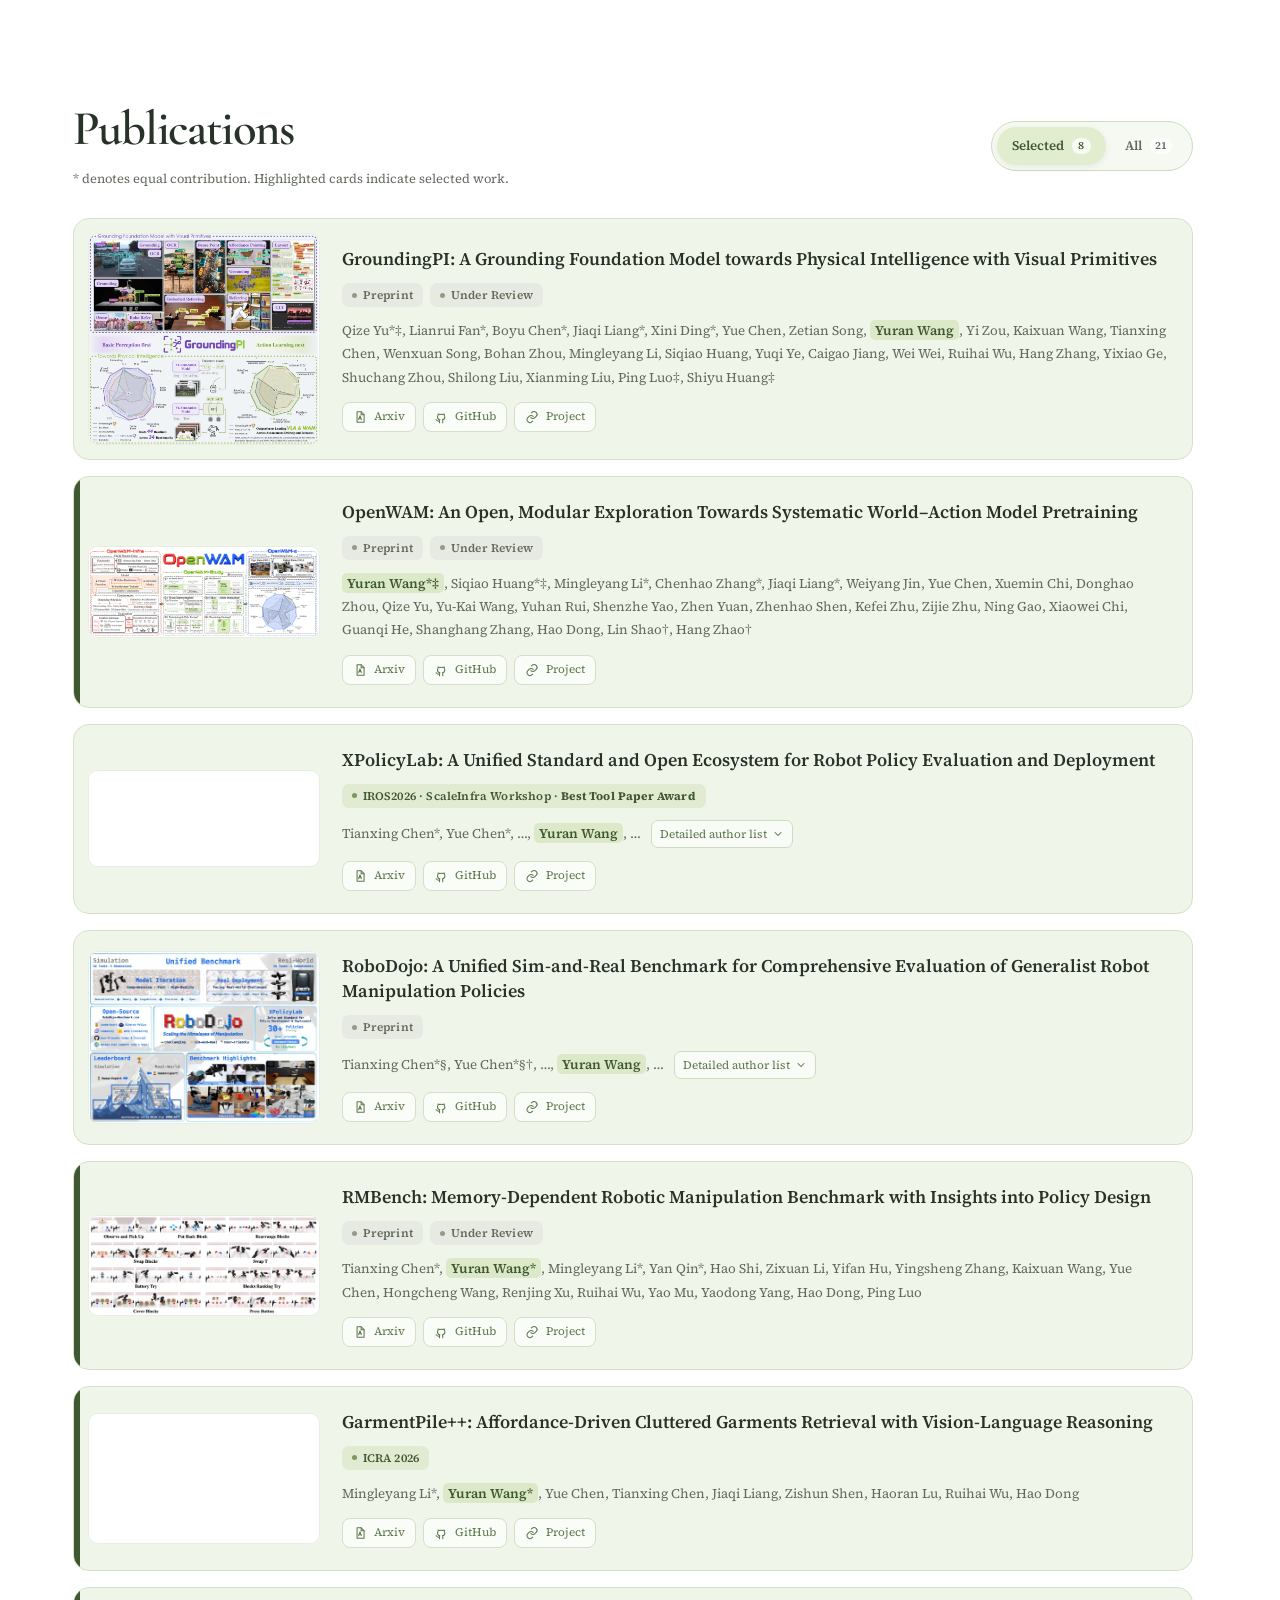
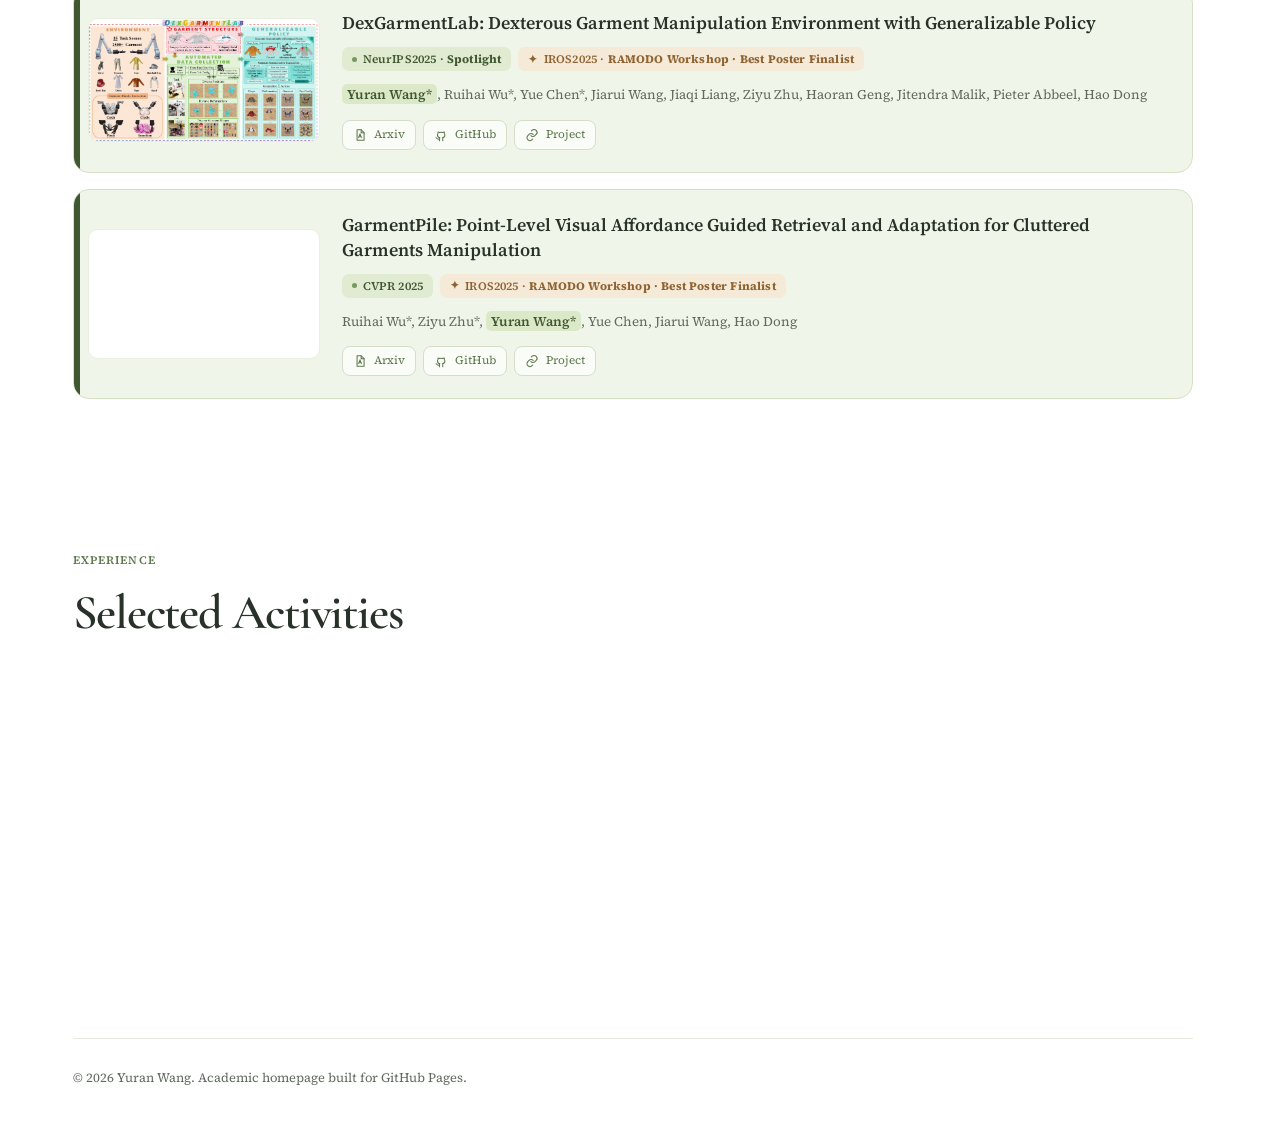
==== commit 75ac0b48: "Add GroundingPI weekly top paper recognition to news" ====
--- a/index.html
+++ b/index.html
@@ -258,6 +258,13 @@
           <article class="news-item news-highlight reveal">
             <time datetime="2026-10">2026.10</time>
             <div>
+              <span class="news-tag">Highlight</span>
+              <p><strong><a href="https://groundingpi.github.io/" target="_blank" rel="noreferrer">GroundingPI</a></strong> ranked <strong class="news-emphasis">🥇 Weekly Top 1</strong> on <a href="https://huggingface.co/papers/2609.39601" target="_blank" rel="noreferrer">Hugging Face Papers</a>. 🏆</p>
+            </div>
+          </article>
+          <article class="news-item news-highlight reveal">
+            <time datetime="2026-10">2026.10</time>
+            <div>
               <span class="news-tag">Award</span>
               <p><strong><a href="https://xpolicylab.github.io/" target="_blank" rel="noreferrer">XPolicyLab</a></strong> received the <strong class="news-emphasis">Best Tool Paper Award</strong> at the <strong>IROS 2026 ScaleInfra Workshop</strong>.</p>
             </div>
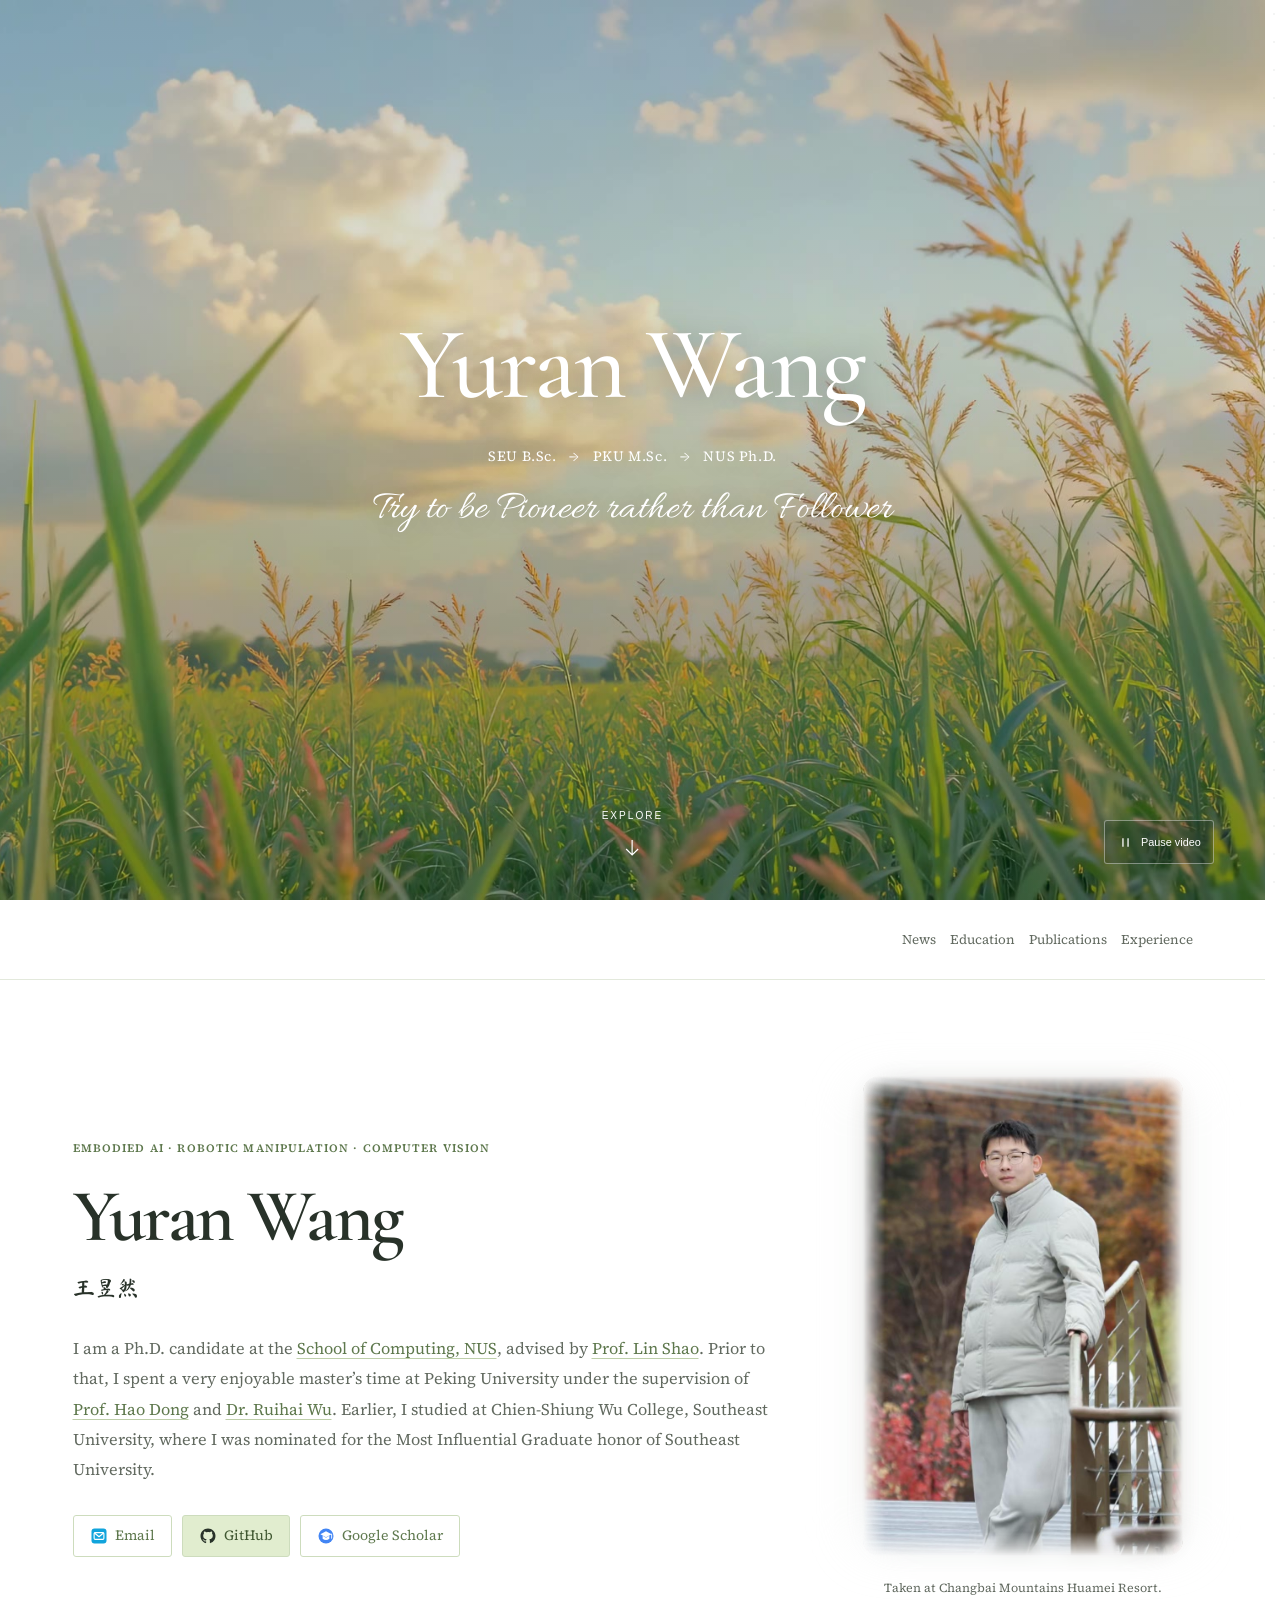
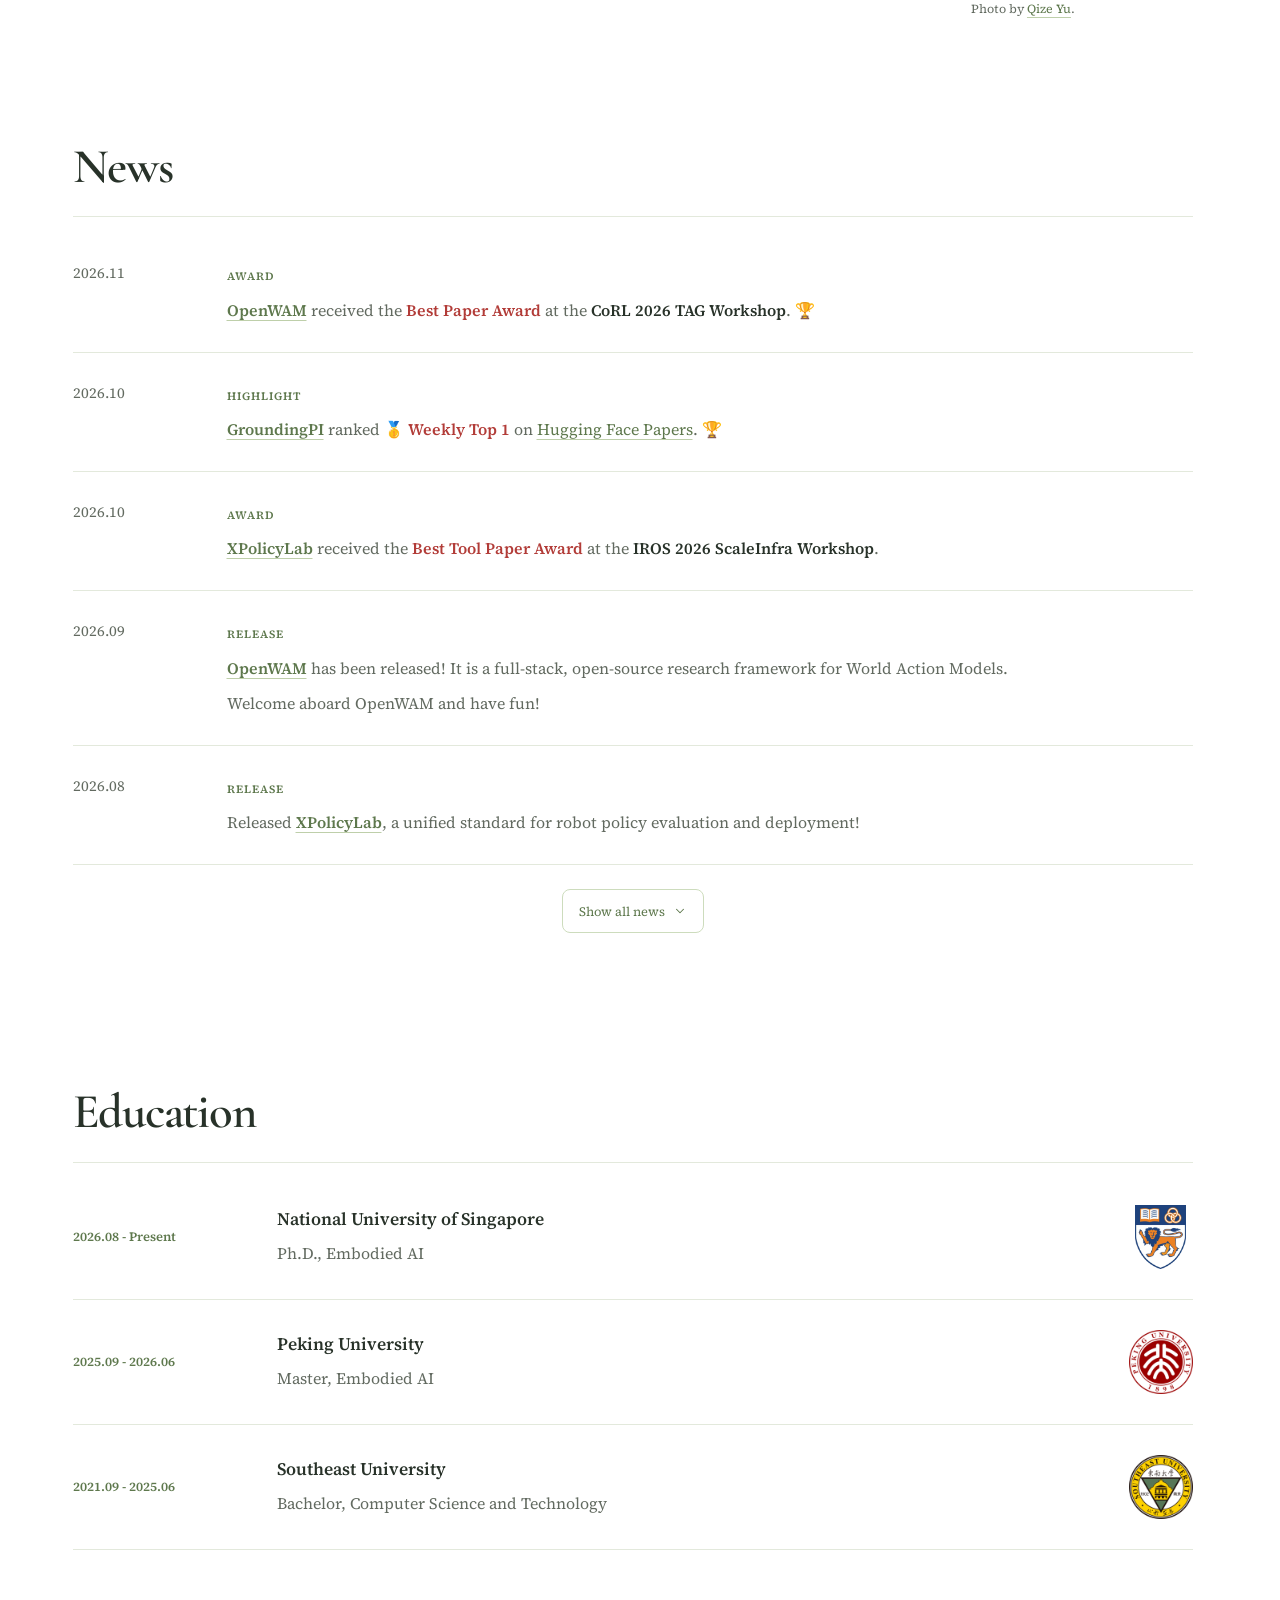
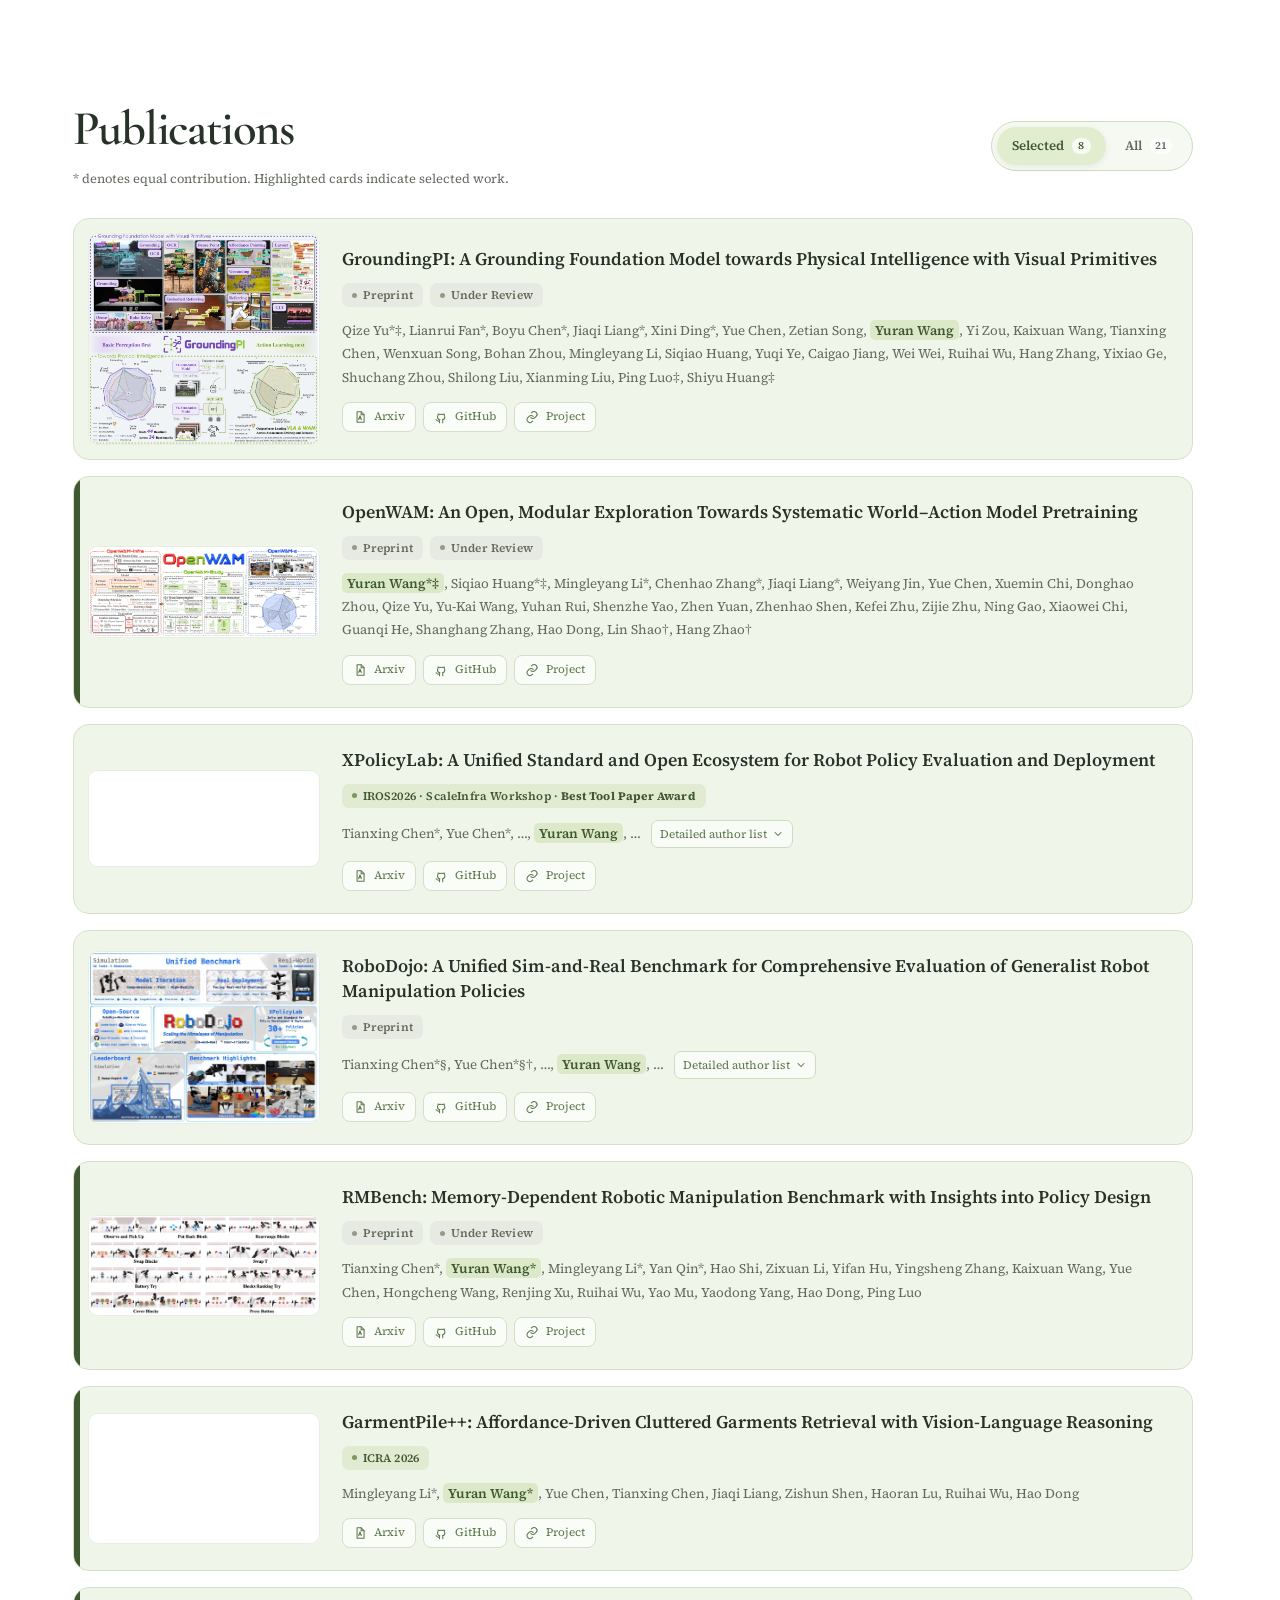
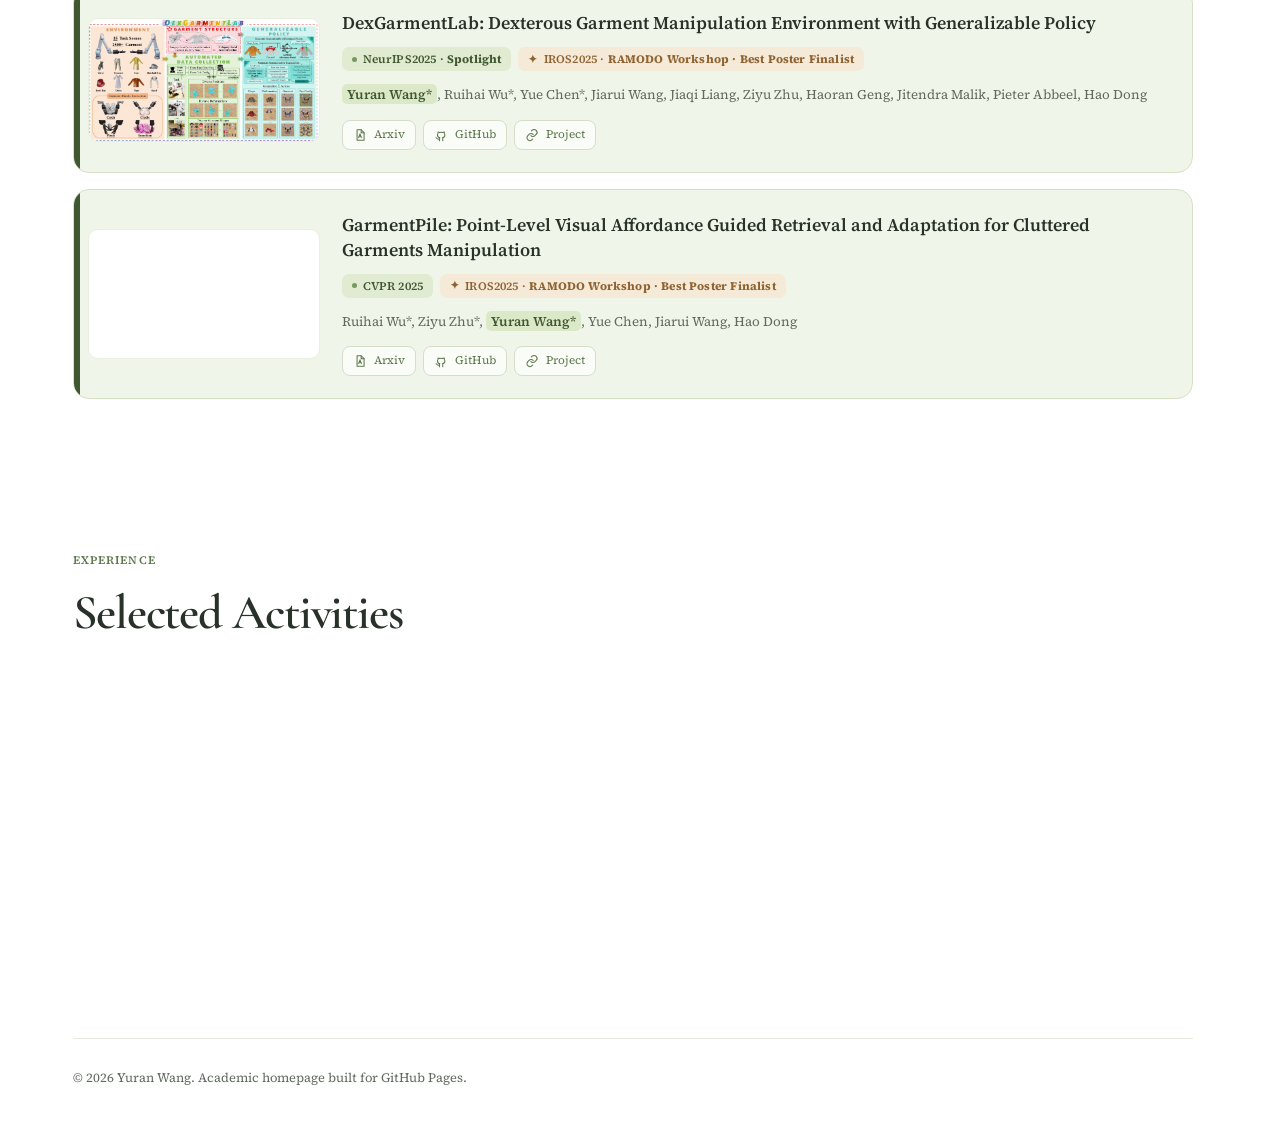
==== commit a051b993: "Add OpenWAM CoRL TAG Workshop best paper award news" ====
--- a/index.html
+++ b/index.html
@@ -256,6 +256,13 @@
         </div>
         <div id="news-list" class="news-list">
           <article class="news-item news-highlight reveal">
+            <time datetime="2026-11">2026.11</time>
+            <div>
+              <span class="news-tag">Award</span>
+              <p><strong><a href="https://openwam-official.github.io/" target="_blank" rel="noreferrer">OpenWAM</a></strong> received the <strong class="news-emphasis">Best Paper Award</strong> at the <strong>CoRL 2026 TAG Workshop</strong>. 🏆</p>
+            </div>
+          </article>
+          <article class="news-item news-highlight reveal">
             <time datetime="2026-10">2026.10</time>
             <div>
               <span class="news-tag">Highlight</span>
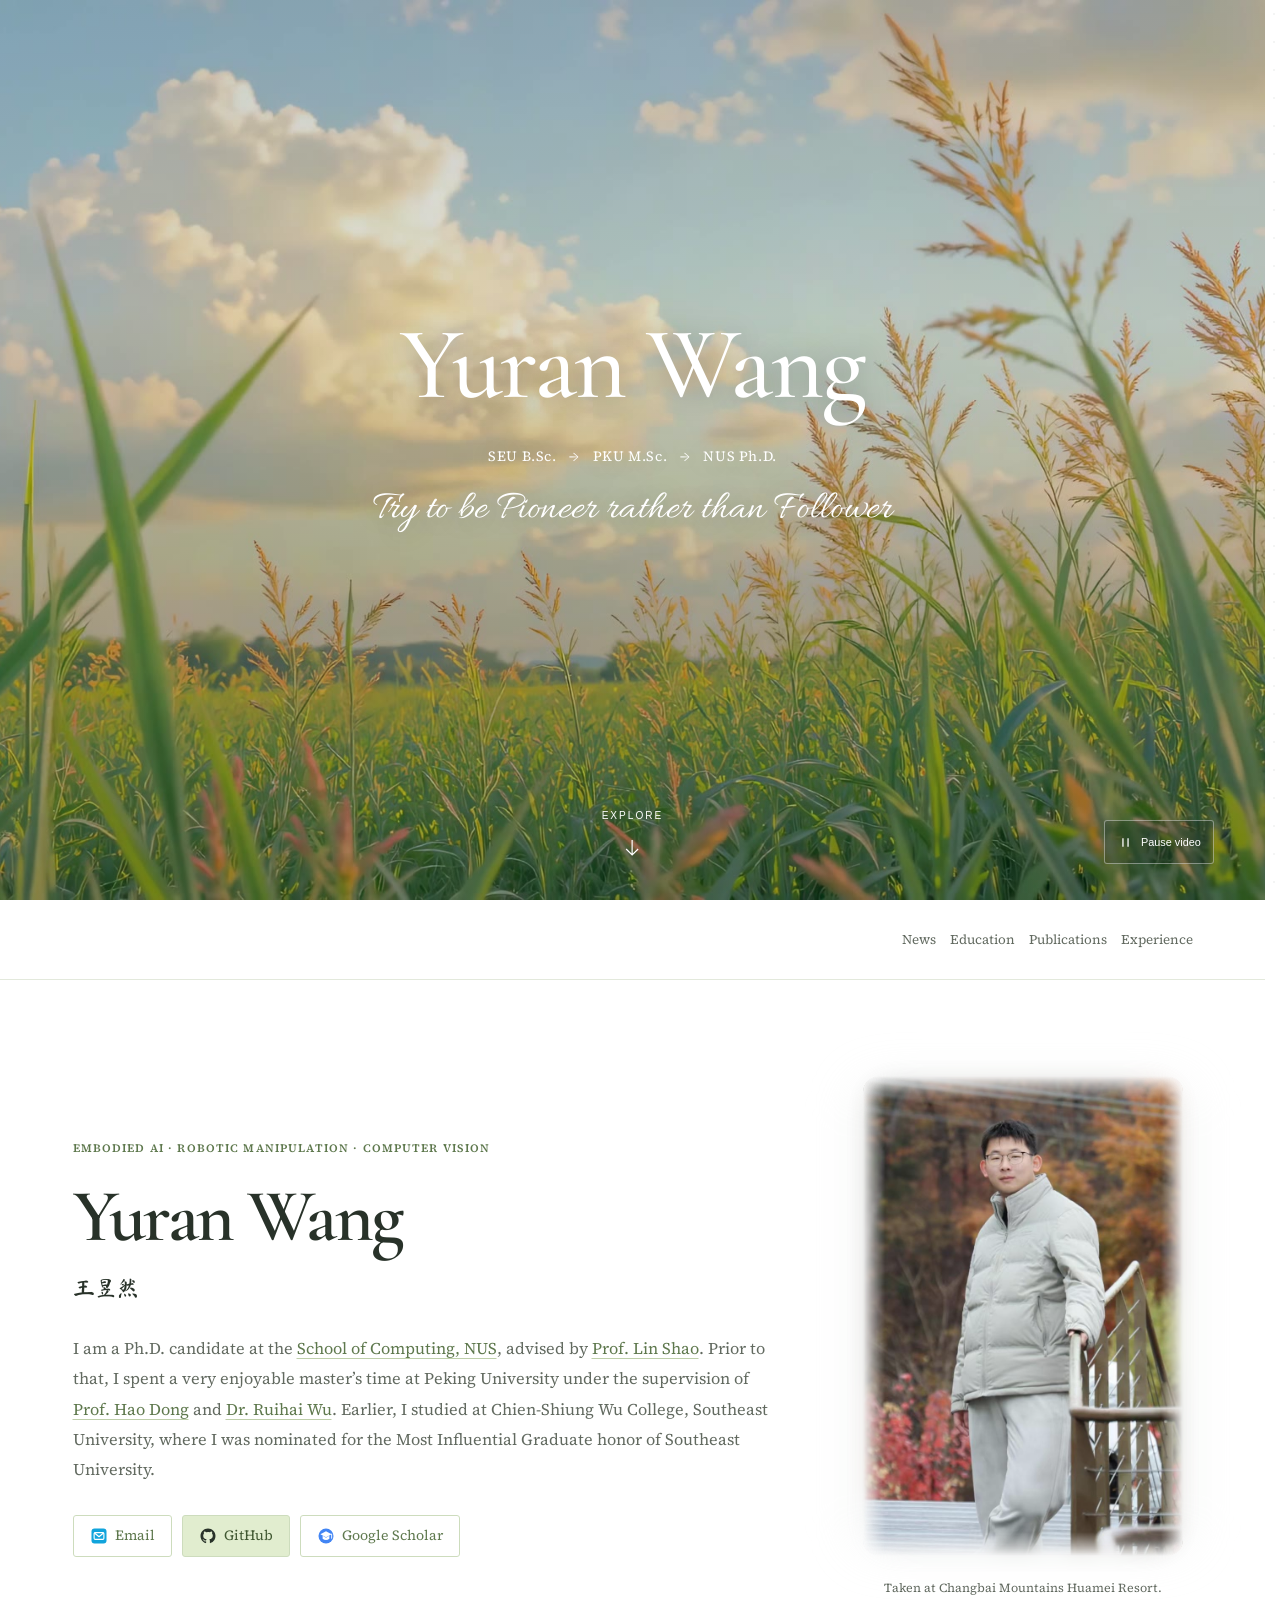
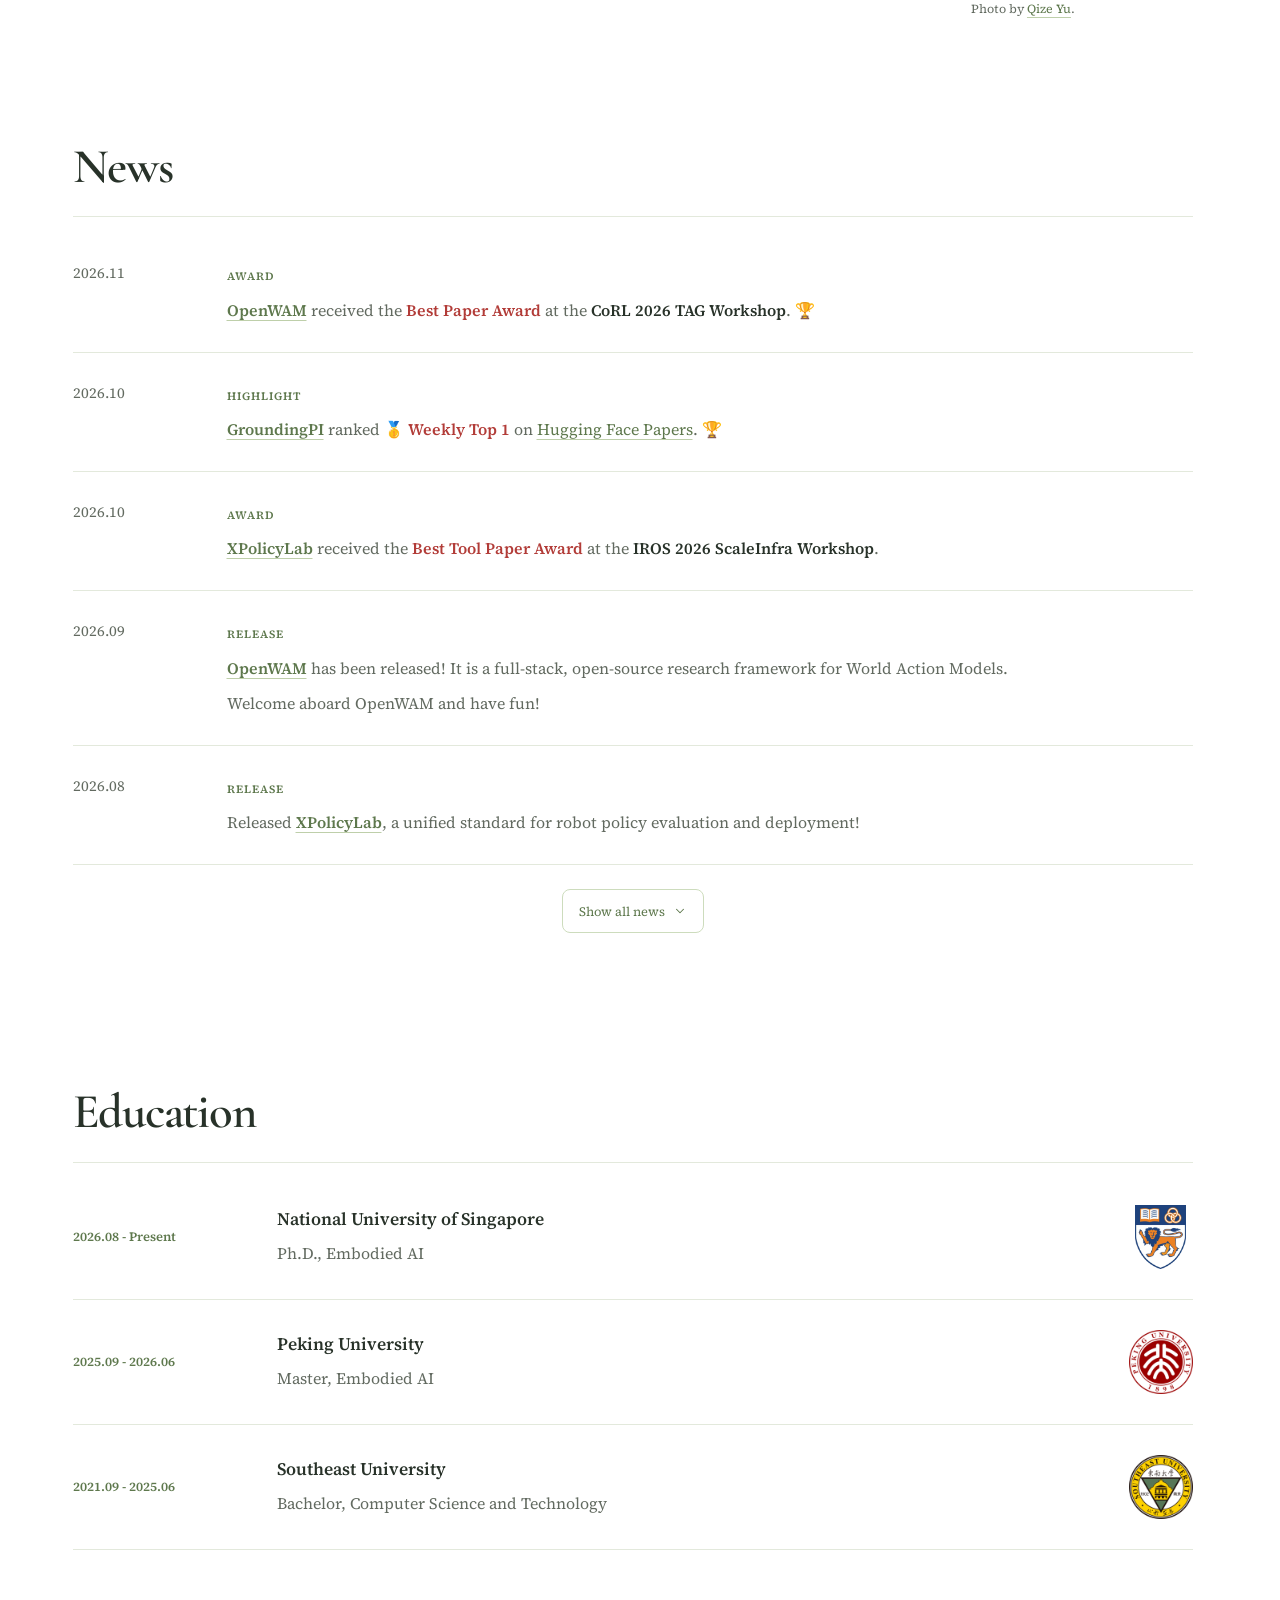
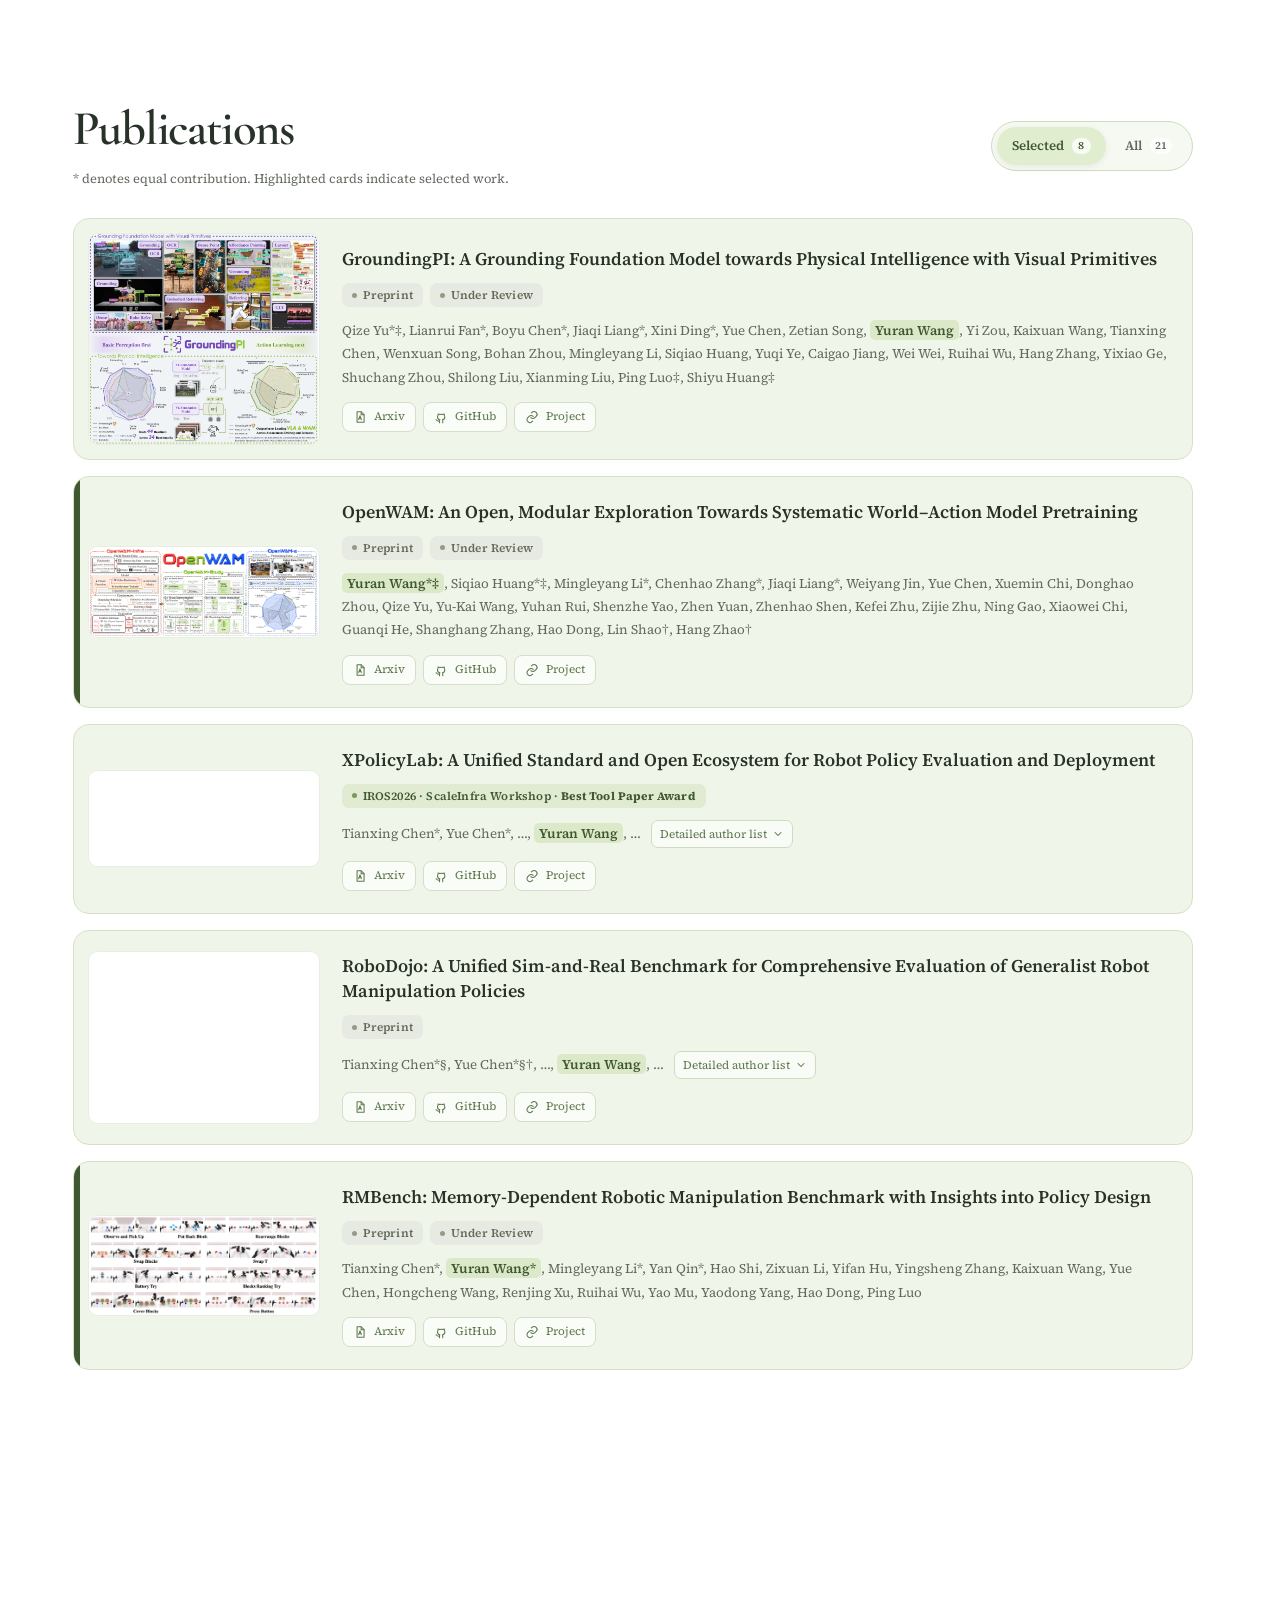
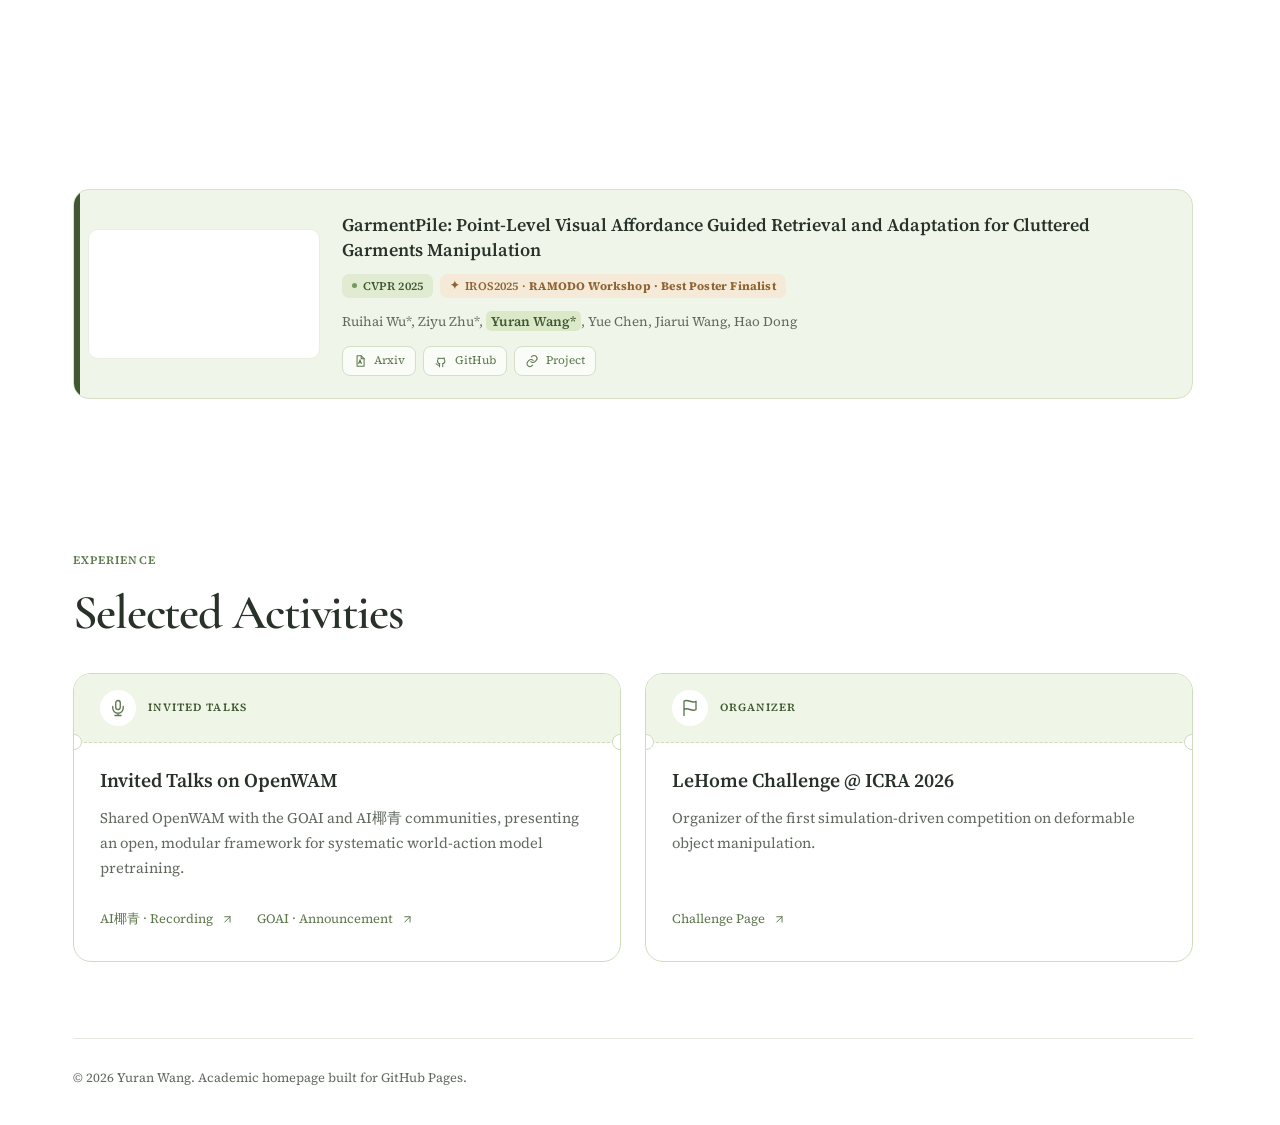
==== commit 4088c8df: "Set avatar favicon and bilingual page title" ====
--- a/index.html
+++ b/index.html
@@ -5,7 +5,9 @@
     <meta name="viewport" content="width=device-width, initial-scale=1">
     <meta name="description" content="Yuran Wang - academic homepage">
     <meta name="theme-color" content="#ffffff">
-    <title>Yuran Wang</title>
+    <title>Yuran Wang · 王昱然</title>
+    <link rel="icon" type="image/x-icon" sizes="32x32" href="favicon.ico">
+    <link rel="icon" type="image/png" sizes="64x64" href="assets/favicon.png">
     <link rel="preconnect" href="https://fonts.googleapis.com">
     <link rel="preconnect" href="https://fonts.gstatic.com" crossorigin>
     <link href="https://fonts.googleapis.com/css2?family=Allura&family=Cormorant+Garamond:wght@500;600;700&family=Ma+Shan+Zheng&family=Source+Serif+4:opsz,wght@8..60,400;8..60,500;8..60,600;8..60,700&display=swap" rel="stylesheet">
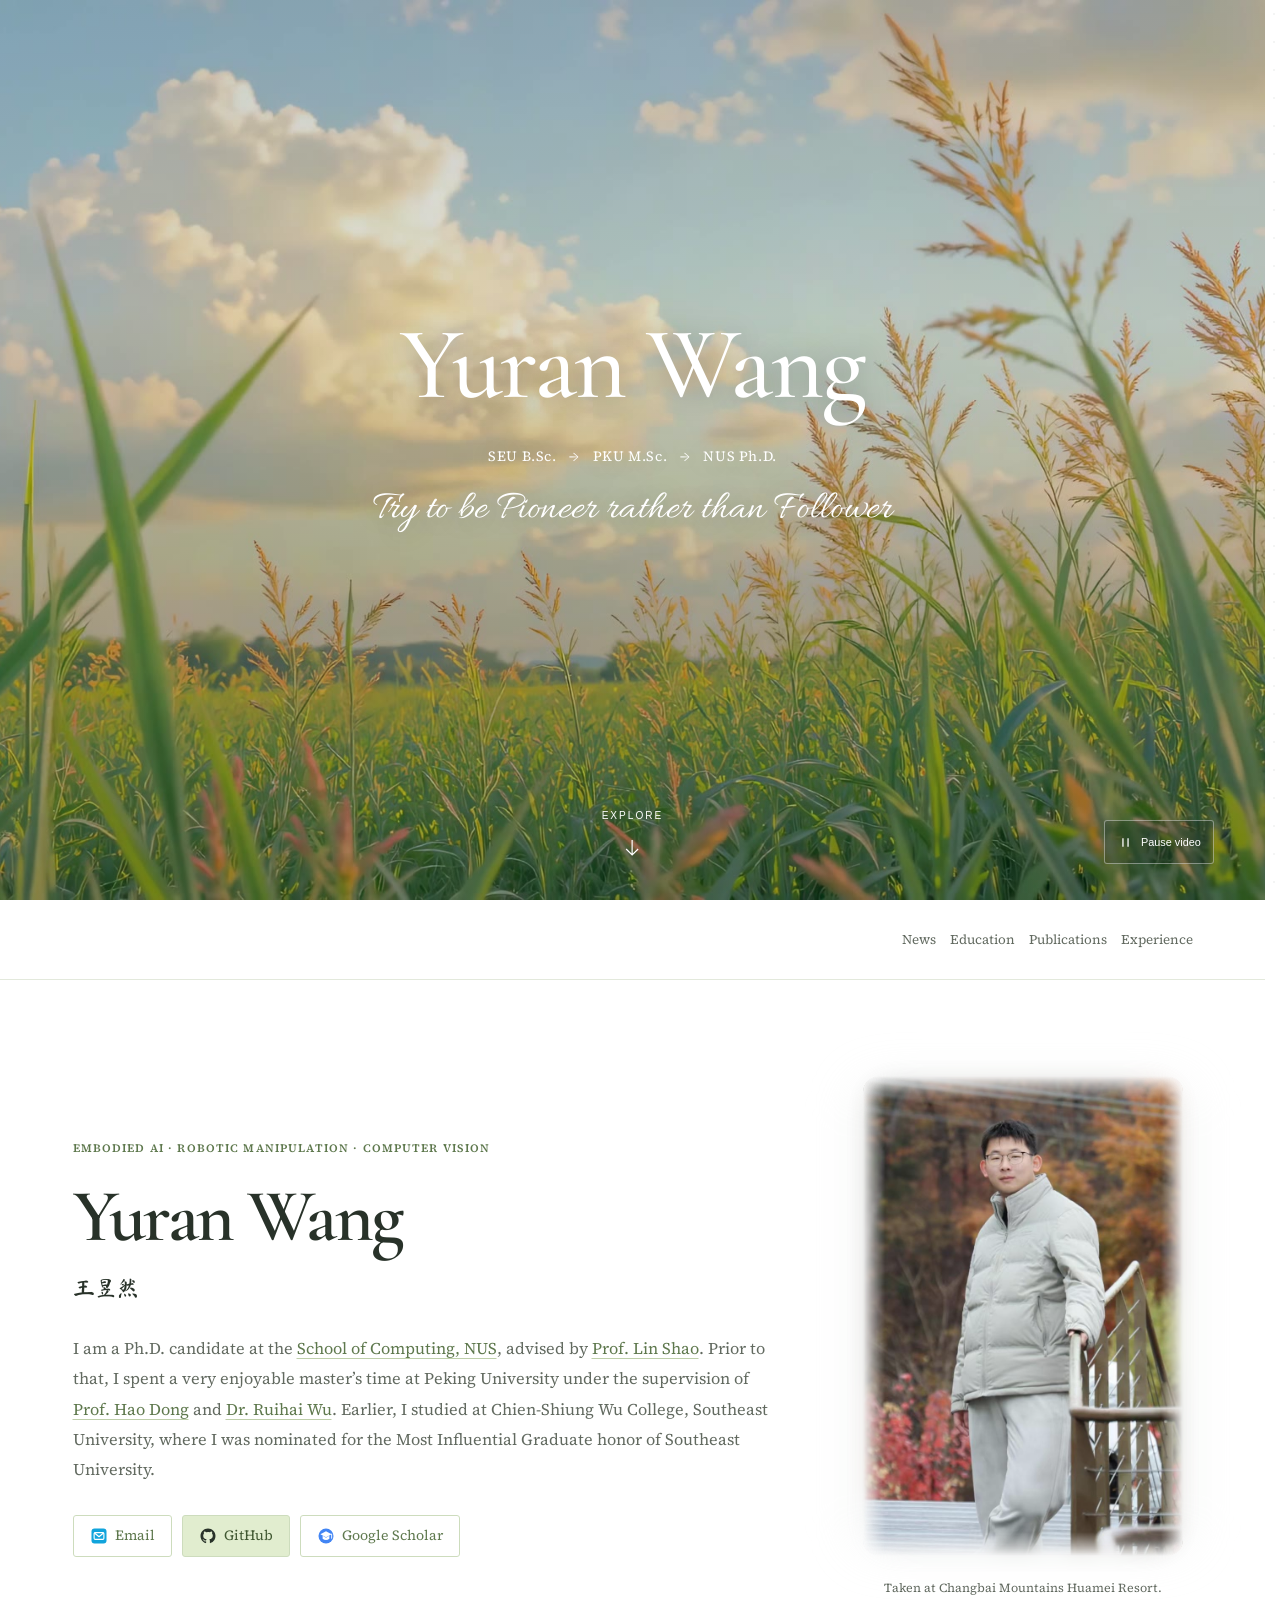
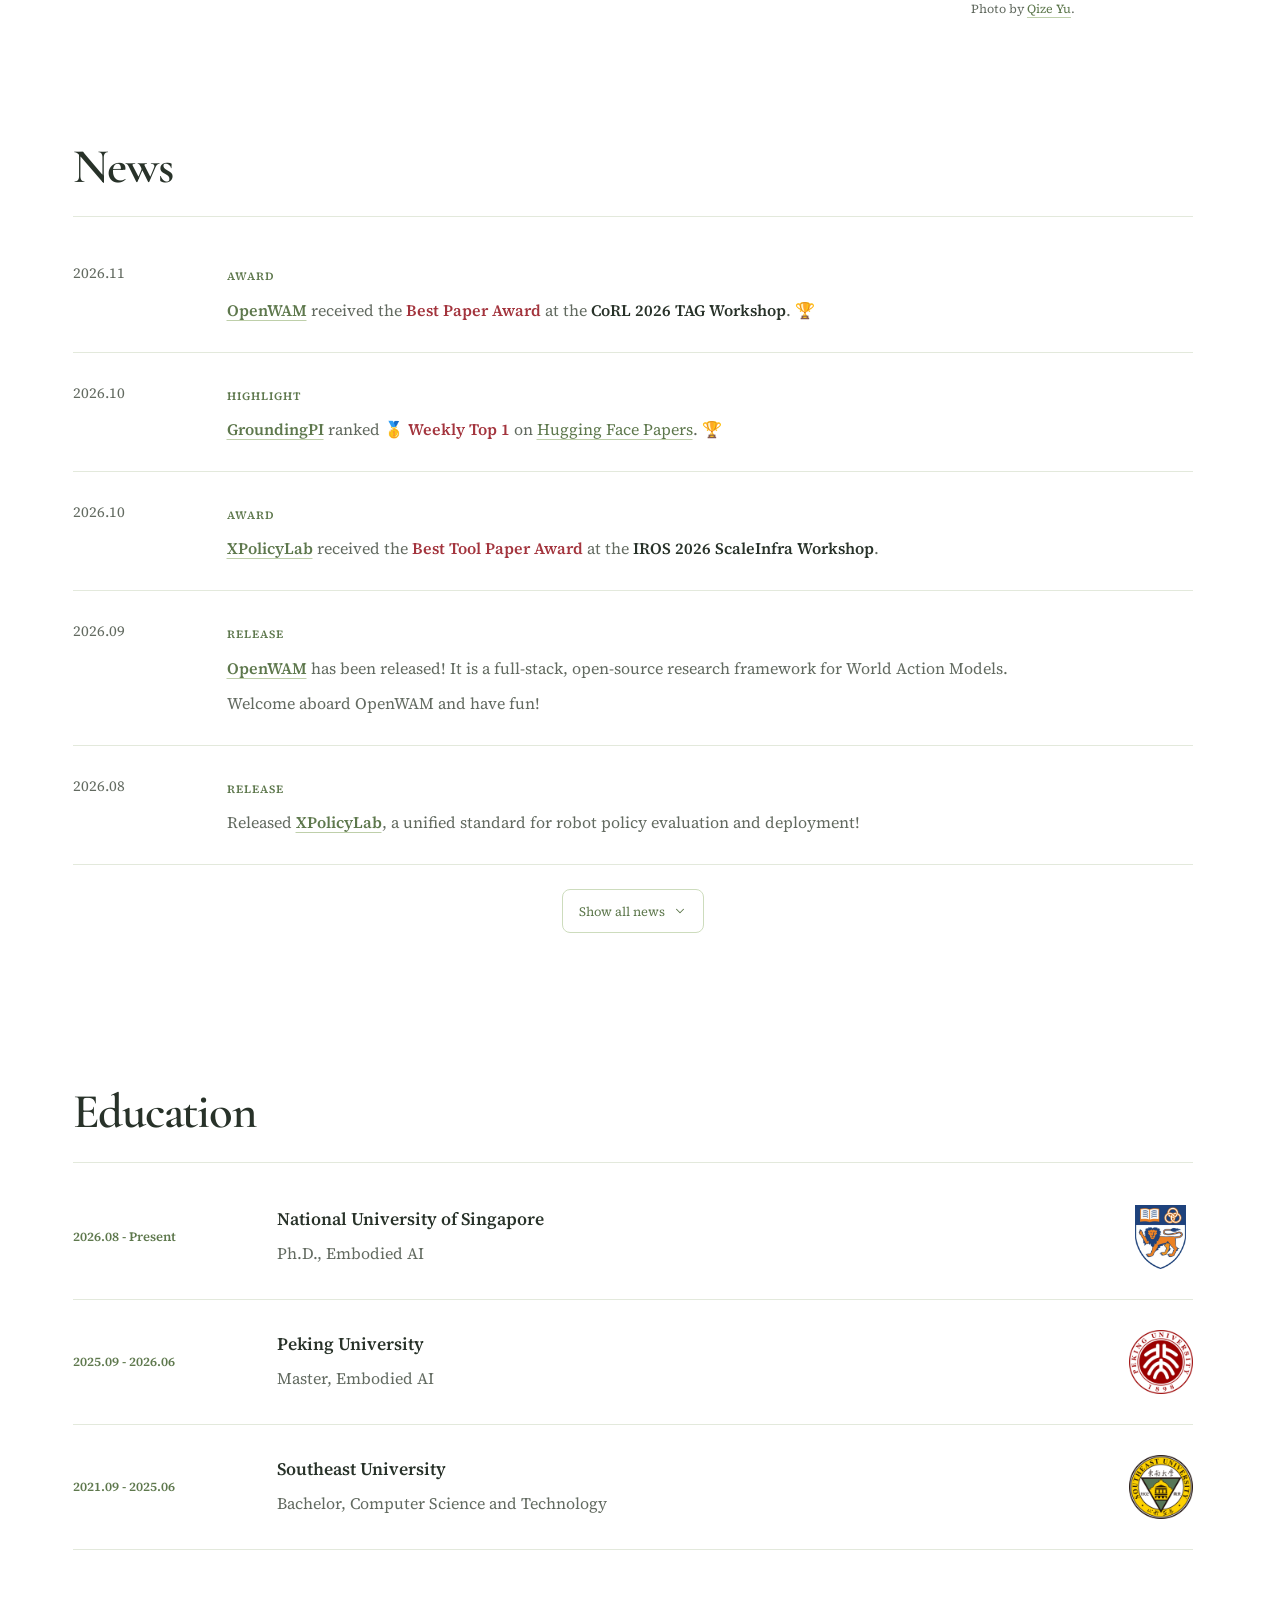
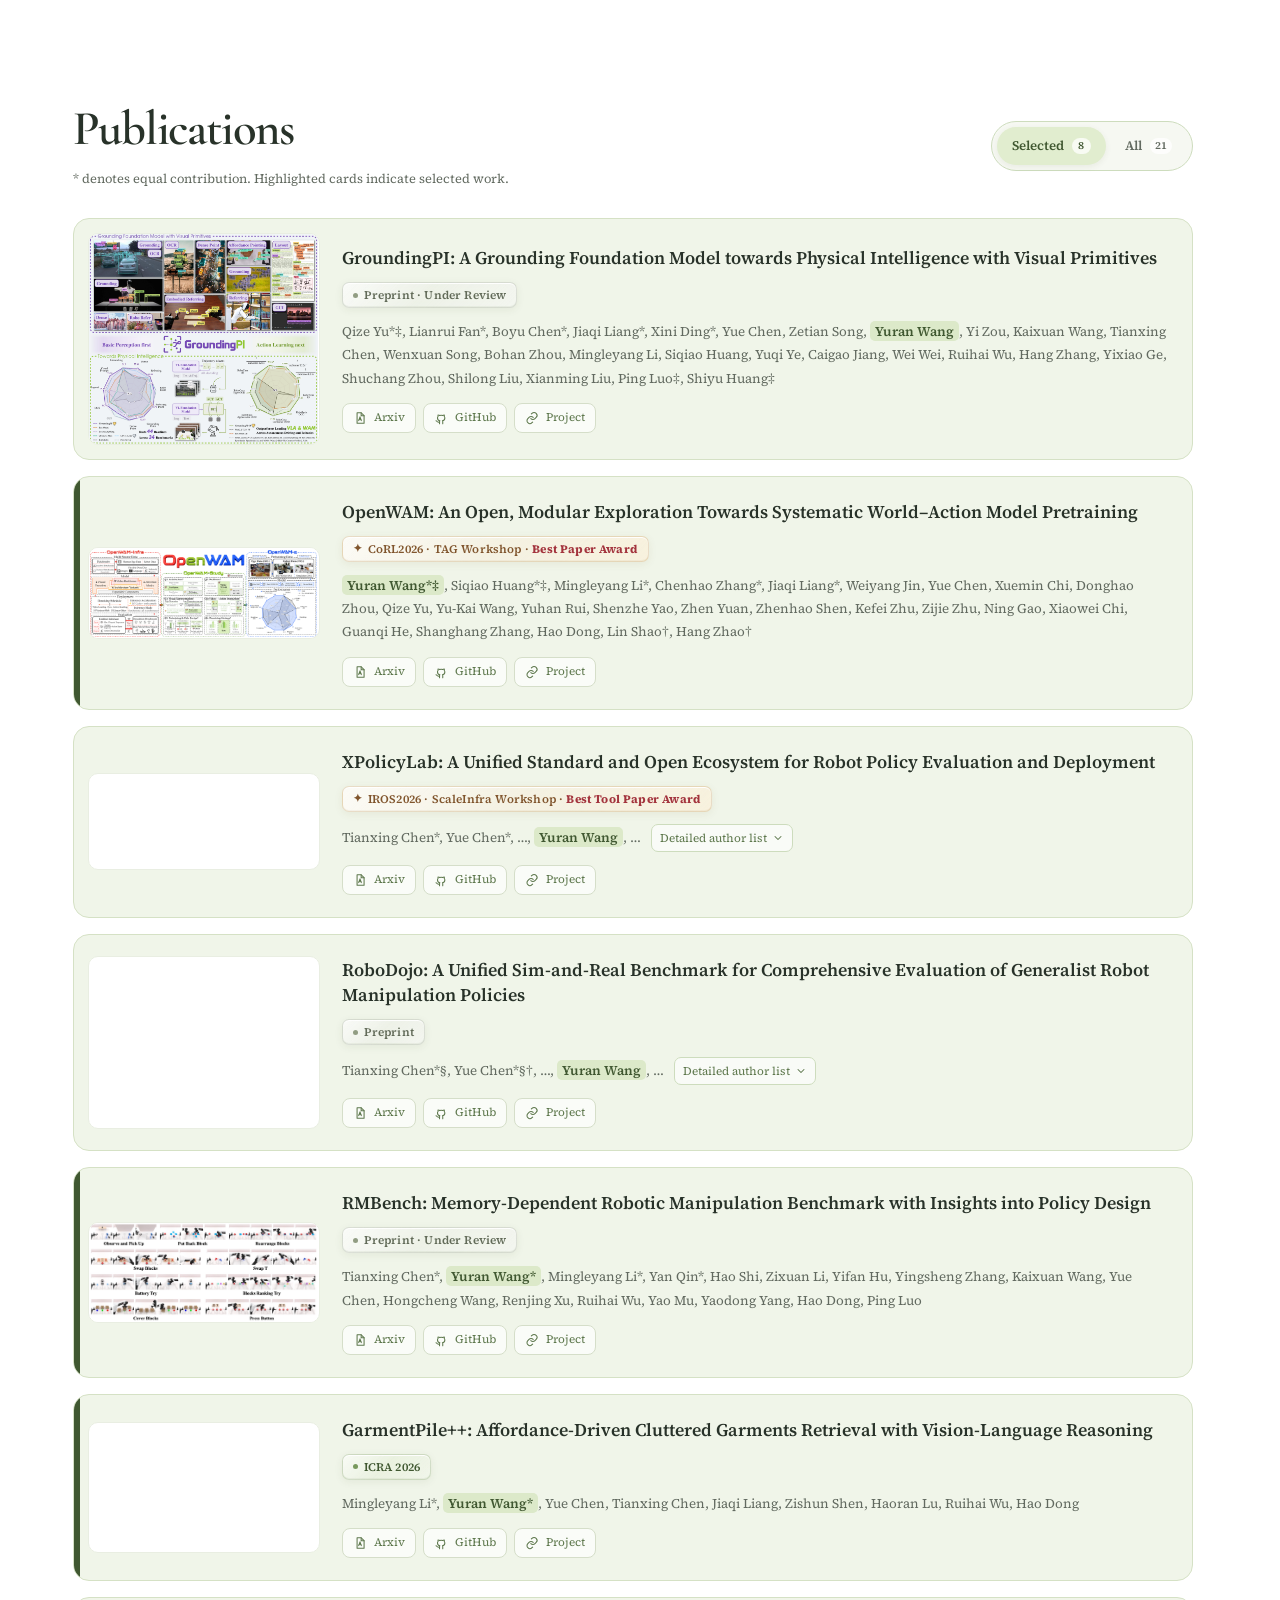
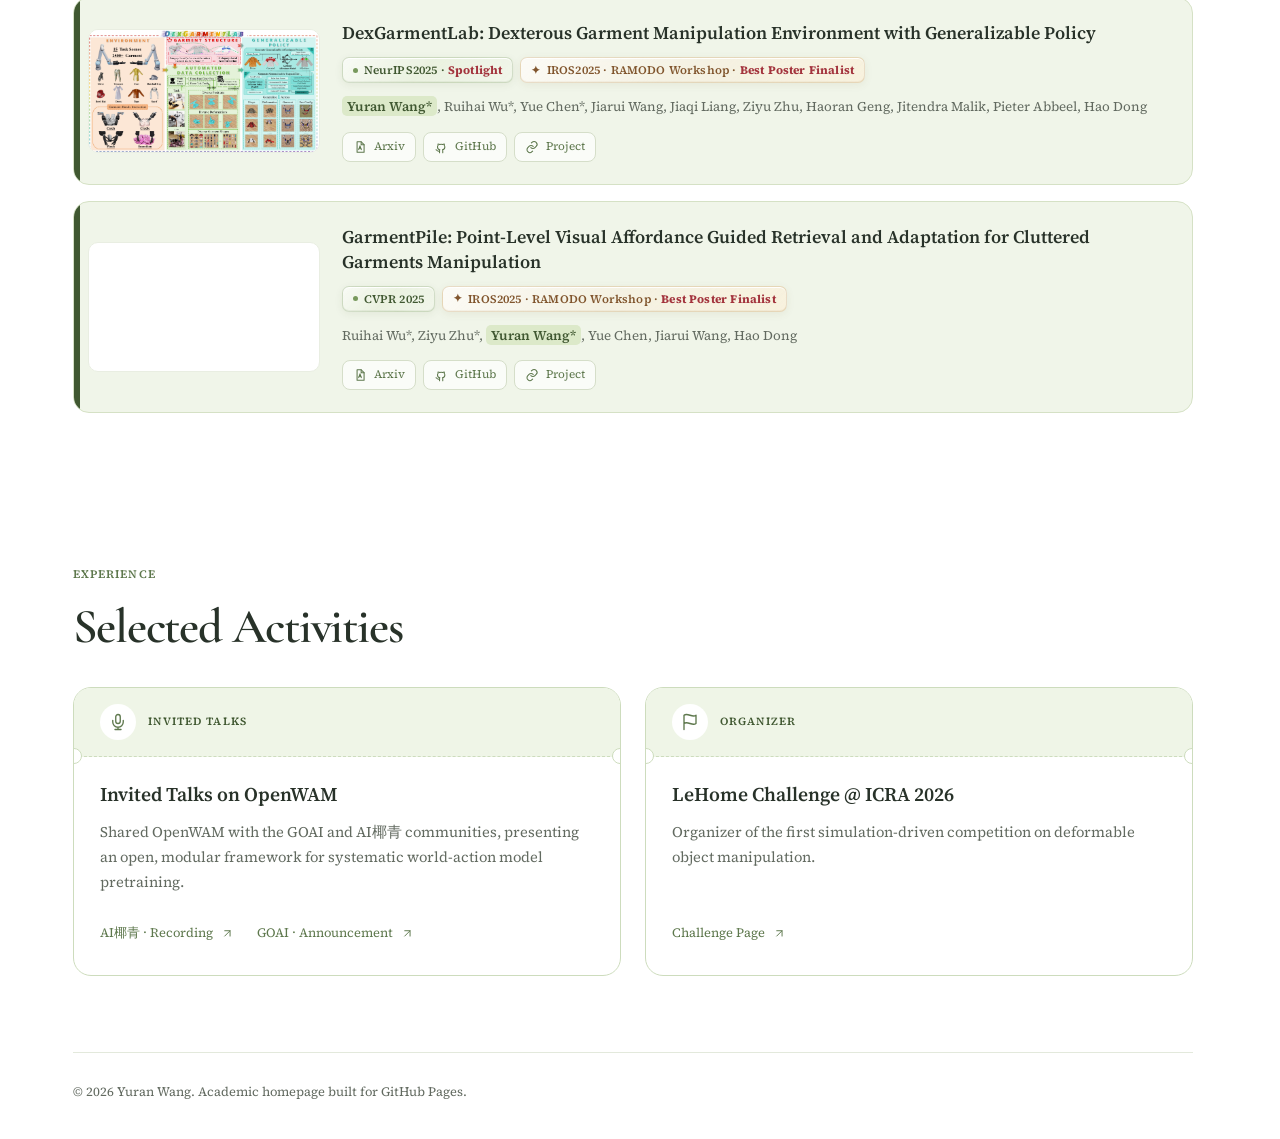
==== commit e4ae1c22: "Update publication awards and add frosted glass status labels" ====
--- a/index.html
+++ b/index.html
@@ -11,7 +11,7 @@
     <link rel="preconnect" href="https://fonts.googleapis.com">
     <link rel="preconnect" href="https://fonts.gstatic.com" crossorigin>
     <link href="https://fonts.googleapis.com/css2?family=Allura&family=Cormorant+Garamond:wght@500;600;700&family=Ma+Shan+Zheng&family=Source+Serif+4:opsz,wght@8..60,400;8..60,500;8..60,600;8..60,700&display=swap" rel="stylesheet">
-    <link rel="stylesheet" href="styles.css">
+    <link rel="stylesheet" href="styles.css?v=20261105-glass-labels">
   </head>
   <body>
     <div class="opening" data-opening hidden>
@@ -384,8 +384,7 @@
             <div class="publication-body">
               <h3>GroundingPI: A Grounding Foundation Model towards Physical Intelligence with Visual Primitives</h3>
               <div class="publication-status">
-                <span class="venue is-review">Preprint</span>
-                <span class="venue is-review">Under Review</span>
+                <span class="venue is-review"><span>Preprint · Under Review</span></span>
               </div>
               <p class="authors">Qize Yu*‡, Lianrui Fan*, Boyu Chen*, Jiaqi Liang*, Xini Ding*, Yue Chen, Zetian Song, <strong class="author-self">Yuran Wang</strong>, Yi Zou, Kaixuan Wang, Tianxing Chen, Wenxuan Song, Bohan Zhou, Mingleyang Li, Siqiao Huang, Yuqi Ye, Caigao Jiang, Wei Wei, Ruihai Wu, Hang Zhang, Yixiao Ge, Shuchang Zhou, Shilong Liu, Xianming Liu, Ping Luo‡, Shiyu Huang‡</p>
               <div class="publication-links">
@@ -461,8 +460,7 @@
             <div class="publication-body">
               <h3>OpenWAM: An Open, Modular Exploration Towards Systematic World–Action Model Pretraining</h3>
               <div class="publication-status">
-                <span class="venue is-review">Preprint</span>
-                <span class="venue is-review">Under Review</span>
+                <span class="publication-award"><span>CoRL2026 · TAG Workshop · <strong>Best Paper Award</strong></span></span>
               </div>
               <p class="authors"><strong class="author-self">Yuran Wang*‡</strong>, Siqiao Huang*‡, Mingleyang Li*, Chenhao Zhang*, Jiaqi Liang*, Weiyang Jin, Yue Chen, Xuemin Chi, Donghao Zhou, Qize Yu, Yu-Kai Wang, Yuhan Rui, Shenzhe Yao, Zhen Yuan, Zhenhao Shen, Kefei Zhu, Zijie Zhu, Ning Gao, Xiaowei Chi, Guanqi He, Shanghang Zhang, Hao Dong, Lin Shao†, Hang Zhao†</p>
               <div class="publication-links">
@@ -500,7 +498,7 @@
             <div class="publication-body">
               <h3>XPolicyLab: A Unified Standard and Open Ecosystem for Robot Policy Evaluation and Deployment</h3>
               <div class="publication-status">
-                <span class="venue"><span>IROS2026 · ScaleInfra Workshop · <strong>Best Tool Paper Award</strong></span></span>
+                <span class="publication-award"><span>IROS2026 · ScaleInfra Workshop · <strong>Best Tool Paper Award</strong></span></span>
               </div>
               <p class="authors" data-expandable-authors>
                 <span data-authors-short hidden>Tianxing Chen*, Yue Chen*, …, <strong class="author-self">Yuran Wang</strong>, …</span>
@@ -590,8 +588,7 @@
             <div class="publication-body">
               <h3>AffordanceWAM: Affordance-Aware Joint World-Action Modeling for Robot Manipulation</h3>
               <div class="publication-status">
-                <span class="venue is-review">Preprint</span>
-                <span class="venue is-review">Under Review</span>
+                <span class="venue is-review"><span>Preprint · Under Review</span></span>
               </div>
               <p class="authors">Jiadi You*, Qize Yu*, Yue Chen, Minghong Cai, Zhide Zhong, <strong class="author-self">Yuran Wang</strong>, Bowen Ping, Jiaqi Liang, Zhenhao Shen, Haodong Yan, Yinchuan Li, Ruihai Wu, Xiaojuan Qi†, Yingcong Chen†</p>
               <div class="publication-links">
@@ -660,8 +657,7 @@
             <div class="publication-body">
               <h3>AffordanceVLA: A Vision-Language-Action Model Empowering Action Generation through Affordance-Aware Understanding</h3>
               <div class="publication-status">
-                <span class="venue is-review">Preprint</span>
-                <span class="venue is-review">Under Review</span>
+                <span class="venue is-review"><span>Preprint · Under Review</span></span>
               </div>
               <p class="authors">Qize Yu*, Jiadi You*, <strong class="author-self">Yuran Wang</strong>, Jiaqi Liang, Bowen Ping, Yang Tian, Yue Chen, Minghong Cai, Zeying Gong, Ruihai Wu, Yinchuan Li, Junwei Liang†, Yingcong Chen†</p>
               <div class="publication-links">
@@ -730,8 +726,7 @@
             <div class="publication-body">
               <h3>RMBench: Memory-Dependent Robotic Manipulation Benchmark with Insights into Policy Design</h3>
               <div class="publication-status">
-                <span class="venue is-review">Preprint</span>
-                <span class="venue is-review">Under Review</span>
+                <span class="venue is-review"><span>Preprint · Under Review</span></span>
               </div>
               <p class="authors">Tianxing Chen*, <strong class="author-self">Yuran Wang*</strong>, Mingleyang Li*, Yan Qin*, Hao Shi, Zixuan Li, Yifan Hu, Yingsheng Zhang, Kaixuan Wang, Yue Chen, Hongcheng Wang, Renjing Xu, Ruihai Wu, Yao Mu, Yaodong Yang, Hao Dong, Ping Luo</p>
               <div class="publication-links">
@@ -824,8 +819,7 @@
             <div class="publication-body">
               <h3>HeteroGenManip: Generalizable Manipulation For Heterogeneous Object Interactions</h3>
               <div class="publication-status">
-                <span class="venue is-review">Preprint</span>
-                <span class="venue is-review">Under Review</span>
+                <span class="venue is-review"><span>Preprint · Under Review</span></span>
               </div>
               <p class="authors">Zhenhao Shen*, Zeming Yang*, Yue Chen, <strong class="author-self">Yuran Wang</strong>, Shengqiang Xu, Mingleyang Li, Hao Dong, Ruihai Wu†</p>
               <div class="publication-links">
@@ -906,7 +900,7 @@
               <h3>LeHome: A Simulation Environment for Deformable Object Manipulation in Household Scenarios</h3>
               <div class="publication-status">
                 <span class="venue">ICRA 2026</span>
-                <span class="publication-award">IROS RAMODO Workshop Best Paper</span>
+                <span class="publication-award"><span>IROS RAMODO Workshop · <strong>Best Paper</strong></span></span>
               </div>
               <p class="authors">Zeyi Li, Yushi Yang, Shawn Xie, Jingkai Xu, Tianxing Chen, <strong class="author-self">Yuran Wang</strong>, Zhenhao Shen, Yan Shen, Wenjun Li, Yukun Zheng, Chaorui Zhang, Siyi Lin, Fei Teng, Hongjun Yang, Ming Chen, Steve Xie, Ruihai Wu</p>
               <div class="publication-links">
@@ -1031,7 +1025,7 @@
               <h3>DexGarmentLab: Dexterous Garment Manipulation Environment with Generalizable Policy</h3>
               <div class="publication-status">
                 <span class="venue"><span>NeurIPS2025 · <strong>Spotlight</strong></span></span>
-                <span class="publication-award"><span>IROS2025 · <strong>RAMODO Workshop · Best Poster Finalist</strong></span></span>
+                <span class="publication-award"><span>IROS2025 · RAMODO Workshop · <strong>Best Poster Finalist</strong></span></span>
               </div>
               <p class="authors"><strong class="author-self">Yuran Wang*</strong>, Ruihai Wu*, Yue Chen*, Jiarui Wang, Jiaqi Liang, Ziyu Zhu, Haoran Geng, Jitendra Malik, Pieter Abbeel, Hao Dong</p>
               <div class="publication-links">
@@ -1119,7 +1113,7 @@
               <h3>GarmentPile: Point-Level Visual Affordance Guided Retrieval and Adaptation for Cluttered Garments Manipulation</h3>
               <div class="publication-status">
                 <span class="venue">CVPR 2025</span>
-                <span class="publication-award"><span>IROS2025 · <strong>RAMODO Workshop · Best Poster Finalist</strong></span></span>
+                <span class="publication-award"><span>IROS2025 · RAMODO Workshop · <strong>Best Poster Finalist</strong></span></span>
               </div>
               <p class="authors">Ruihai Wu*, Ziyu Zhu*, <strong class="author-self">Yuran Wang*</strong>, Yue Chen, Jiarui Wang, Hao Dong</p>
               <div class="publication-links">
--- a/styles.css
+++ b/styles.css
@@ -9,6 +9,7 @@
   --accent-fill: #e1edcf;
   --accent-soft: #eff5e7;
   --accent-border: #cddcbd;
+  --honor-ink: #a3343d;
   --line: #e3e9dc;
   --shadow: 0 12px 36px rgba(55, 75, 35, 0.05);
   --header-height: 80px;
@@ -381,7 +382,7 @@
 .news-item p { margin: 8px 0 0; color: var(--muted); font-size: 1rem; }
 .news-item strong { color: var(--ink); font-weight: 600; }
 .news-tag { color: var(--accent); font-size: 0.7rem; font-weight: 600; letter-spacing: 0.09em; text-transform: uppercase; }
-.news-item .news-emphasis { color: #b23c38; }
+.news-item .news-emphasis { color: var(--honor-ink); }
 .news-toggle { display: flex; width: fit-content; gap: 8px; min-height: 44px; margin: 24px auto 0; border-radius: 8px; font-size: 0.8rem; cursor: pointer; }
 .news-toggle .link-icon { width: 14px; height: 14px; transition: transform 180ms ease; }
 .news-toggle[aria-expanded="true"] .link-icon { transform: rotate(180deg); }
@@ -490,20 +491,44 @@
   gap: 6px;
   margin: 0;
   padding: 4px 10px;
+  border: 1px solid rgba(117, 146, 91, 0.28);
   border-radius: 7px;
   color: var(--accent-ink);
-  background: #e0ebd2;
+  background:
+    linear-gradient(135deg, rgba(255, 255, 255, 0.72), rgba(255, 255, 255, 0.14) 48%, rgba(255, 255, 255, 0.42)),
+    rgba(224, 235, 210, 0.58);
+  box-shadow:
+    inset 0 1px 0 rgba(255, 255, 255, 0.9),
+    inset 0 -1px 0 rgba(85, 113, 55, 0.07),
+    0 2px 8px rgba(55, 75, 35, 0.07);
+  -webkit-backdrop-filter: blur(10px) saturate(135%);
+  backdrop-filter: blur(10px) saturate(135%);
   font-size: 0.72rem;
   font-weight: 600;
   line-height: 1.4;
   letter-spacing: 0.015em;
 }
 .publication-status .venue::before { width: 5px; height: 5px; border-radius: 50%; content: ""; background: #78995d; flex-shrink: 0; }
-.publication-status .venue.is-review { color: #626b59; background: #e7eae2; }
+.publication-status .venue.is-review {
+  border-color: rgba(133, 145, 121, 0.25);
+  color: #626b59;
+  background-color: rgba(231, 234, 226, 0.58);
+}
 .publication-status .venue.is-review::before { background: #919d83; }
-.publication-status .publication-award { color: #8f6231; background: #f4ead7; }
+.publication-status .publication-award {
+  border: 1px solid rgba(190, 151, 94, 0.3);
+  color: #80552d;
+  background:
+    linear-gradient(135deg, rgba(255, 255, 255, 0.72), rgba(255, 255, 255, 0.14) 48%, rgba(255, 244, 221, 0.42)),
+    rgba(244, 234, 215, 0.58);
+  box-shadow:
+    inset 0 1px 0 rgba(255, 255, 255, 0.9),
+    inset 0 -1px 0 rgba(174, 133, 76, 0.07),
+    0 2px 8px rgba(113, 85, 43, 0.08);
+}
 .publication-award::before { content: "✦"; flex-shrink: 0; font-size: 0.7rem; line-height: 1; }
 .publication-status .venue > span, .publication-award > span { min-width: 0; }
+.publication-status strong { color: var(--honor-ink); font-weight: 700; }
 .authors, .experience-card p { margin: 0; color: var(--muted); font-size: 0.92rem; }
 .authors { font-size: 0.83rem; line-height: 1.75; }
 .authors strong { color: var(--ink); font-weight: 600; }
